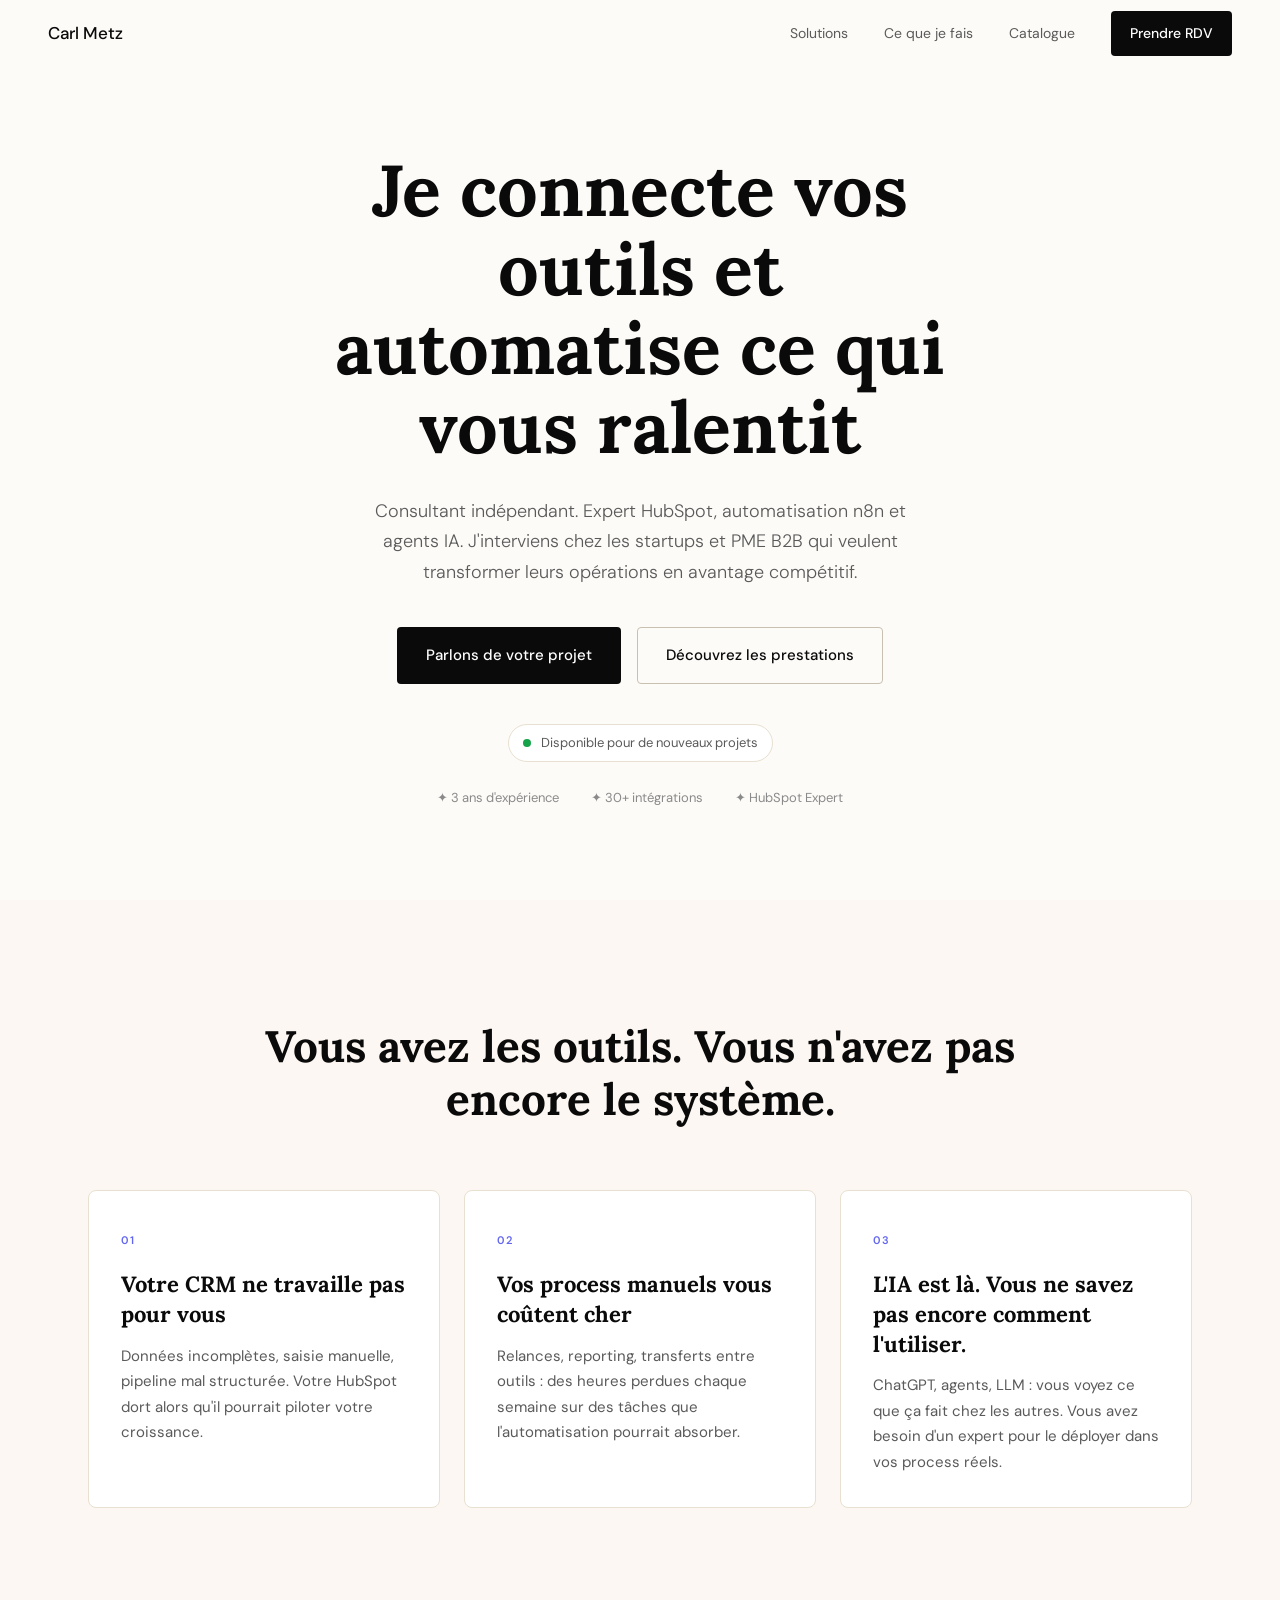
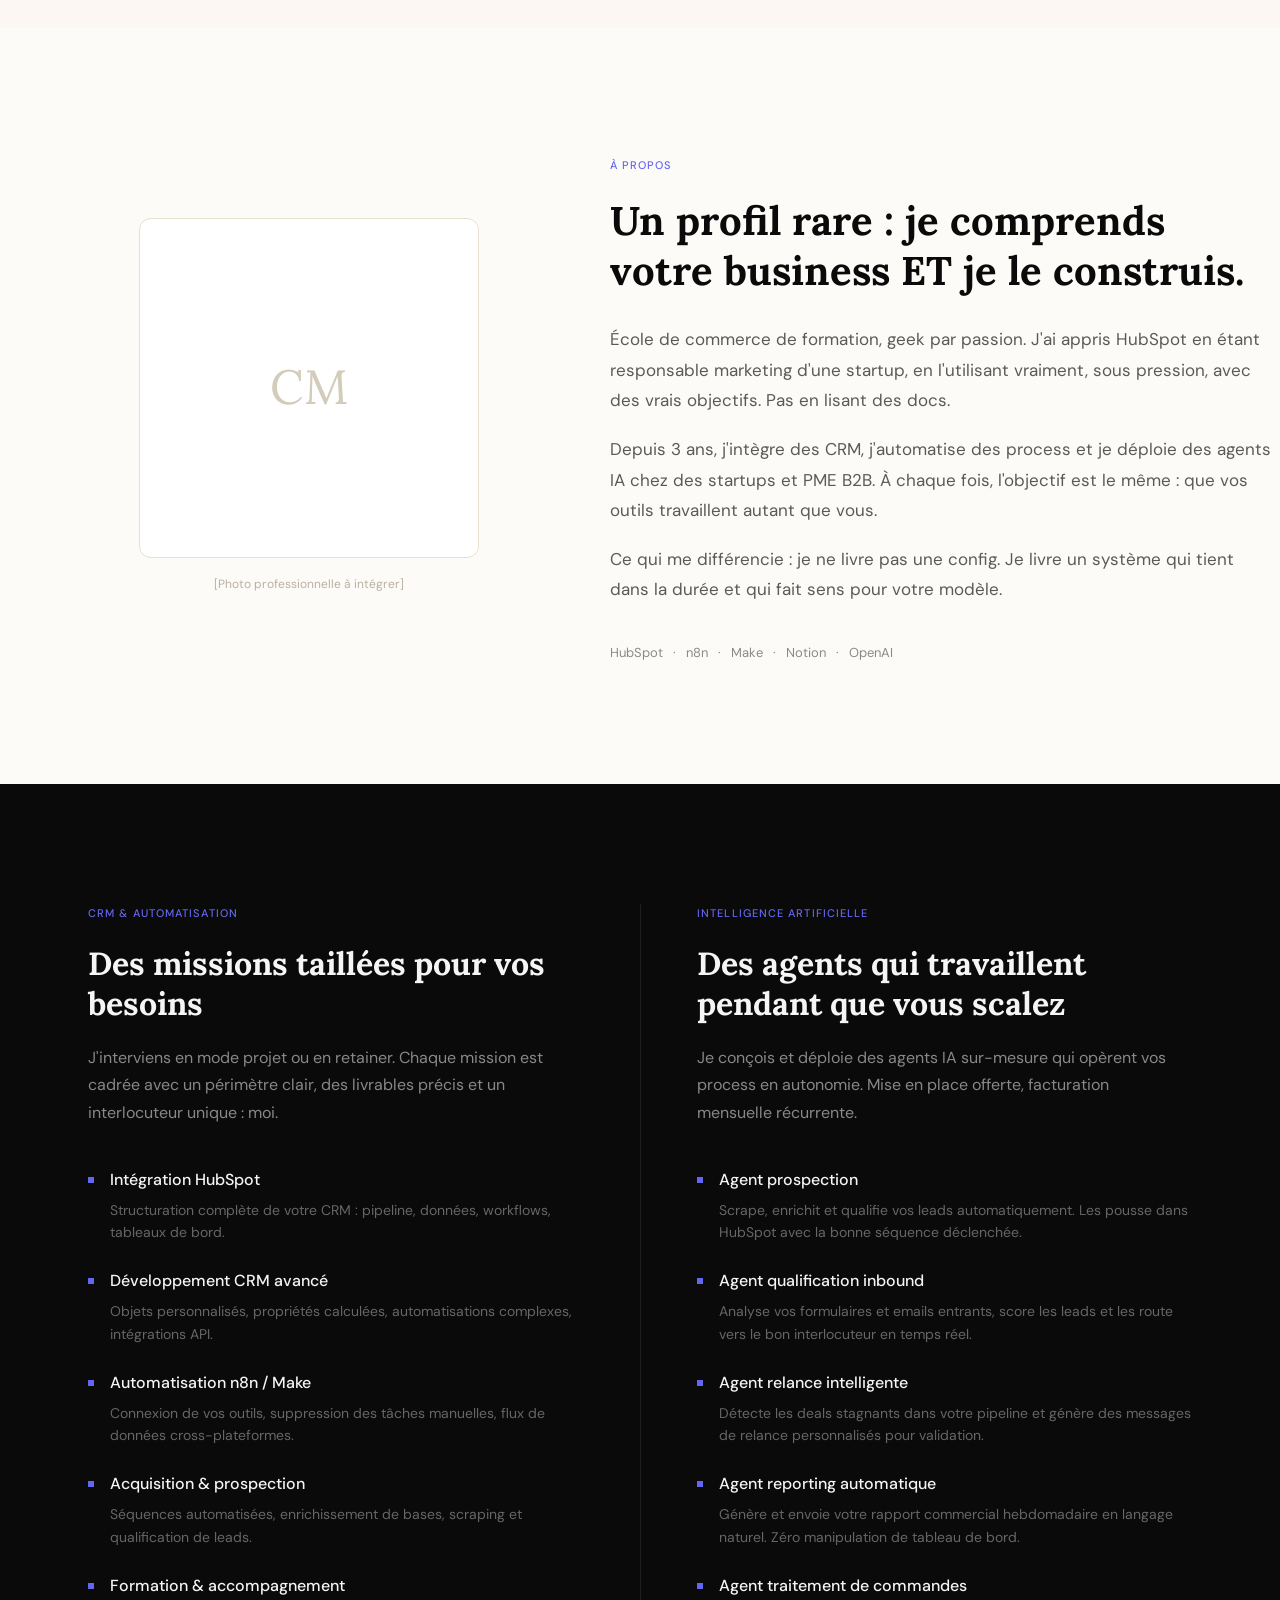
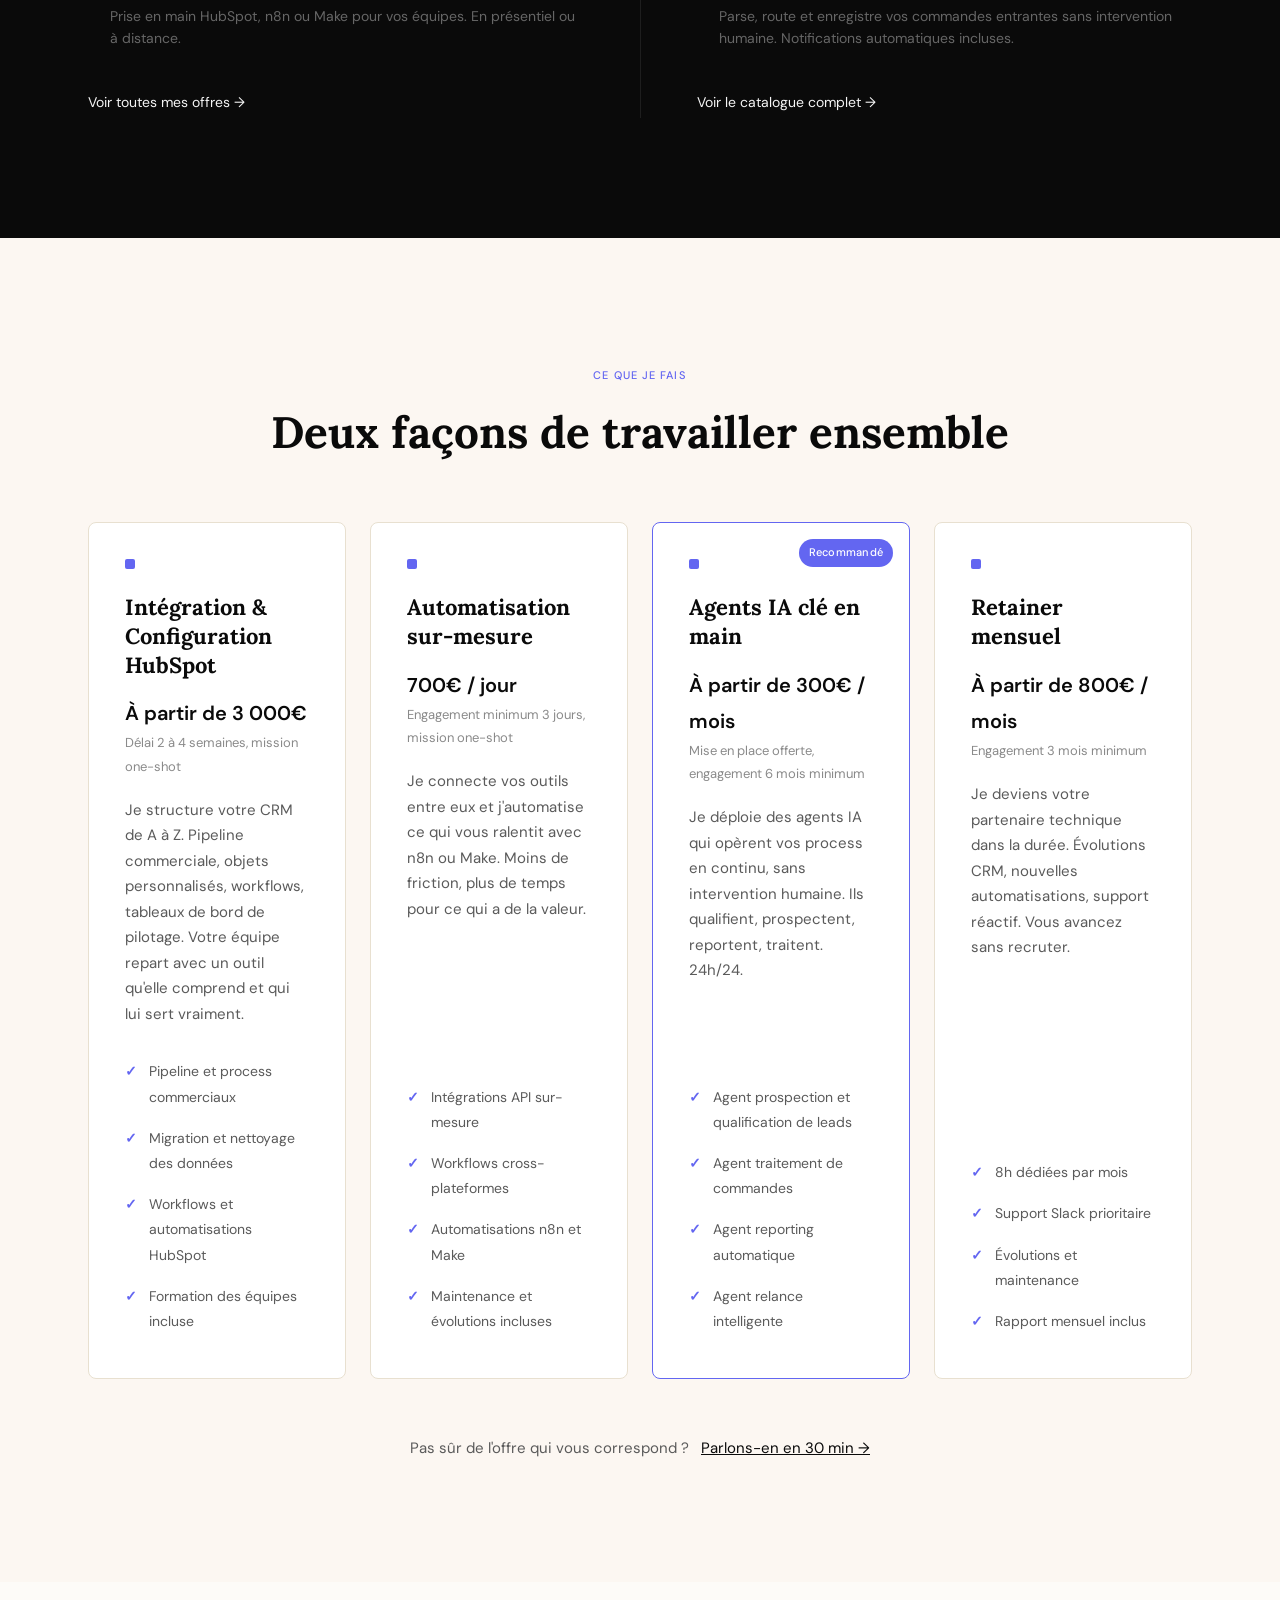
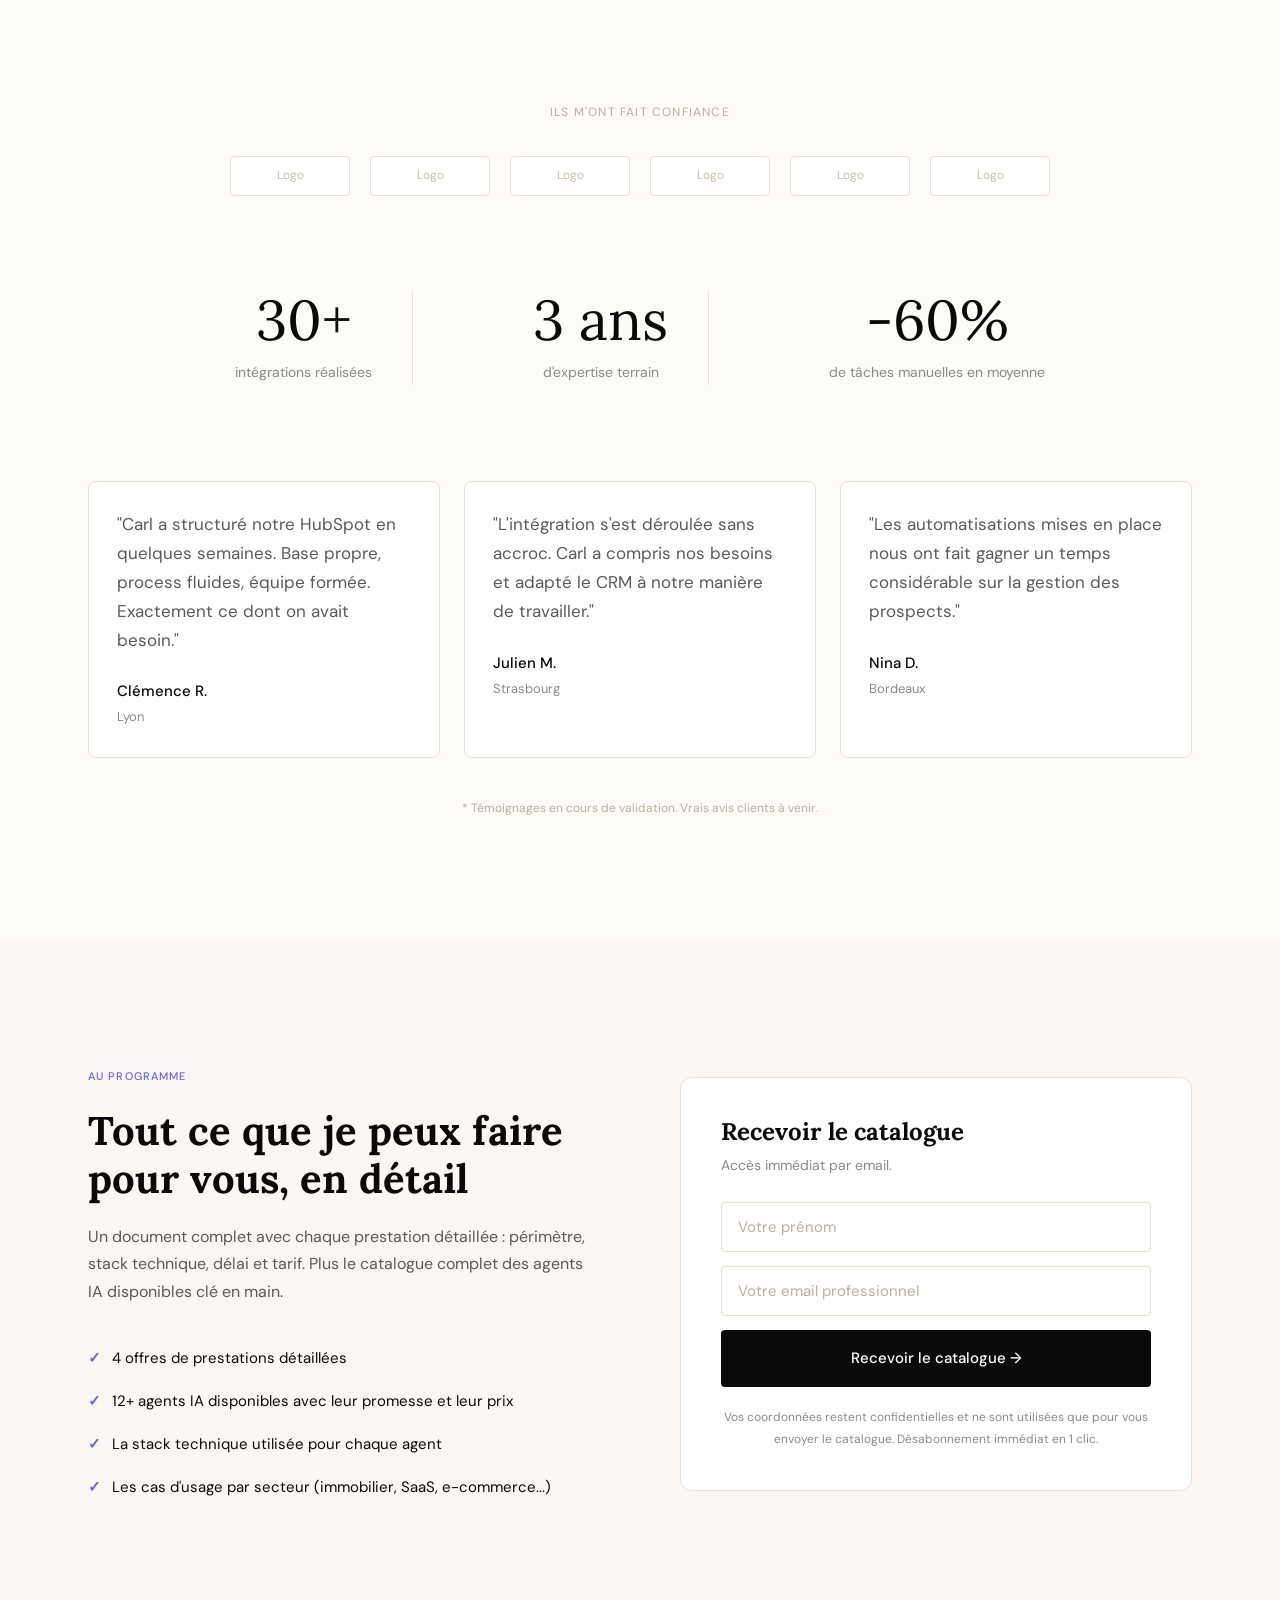
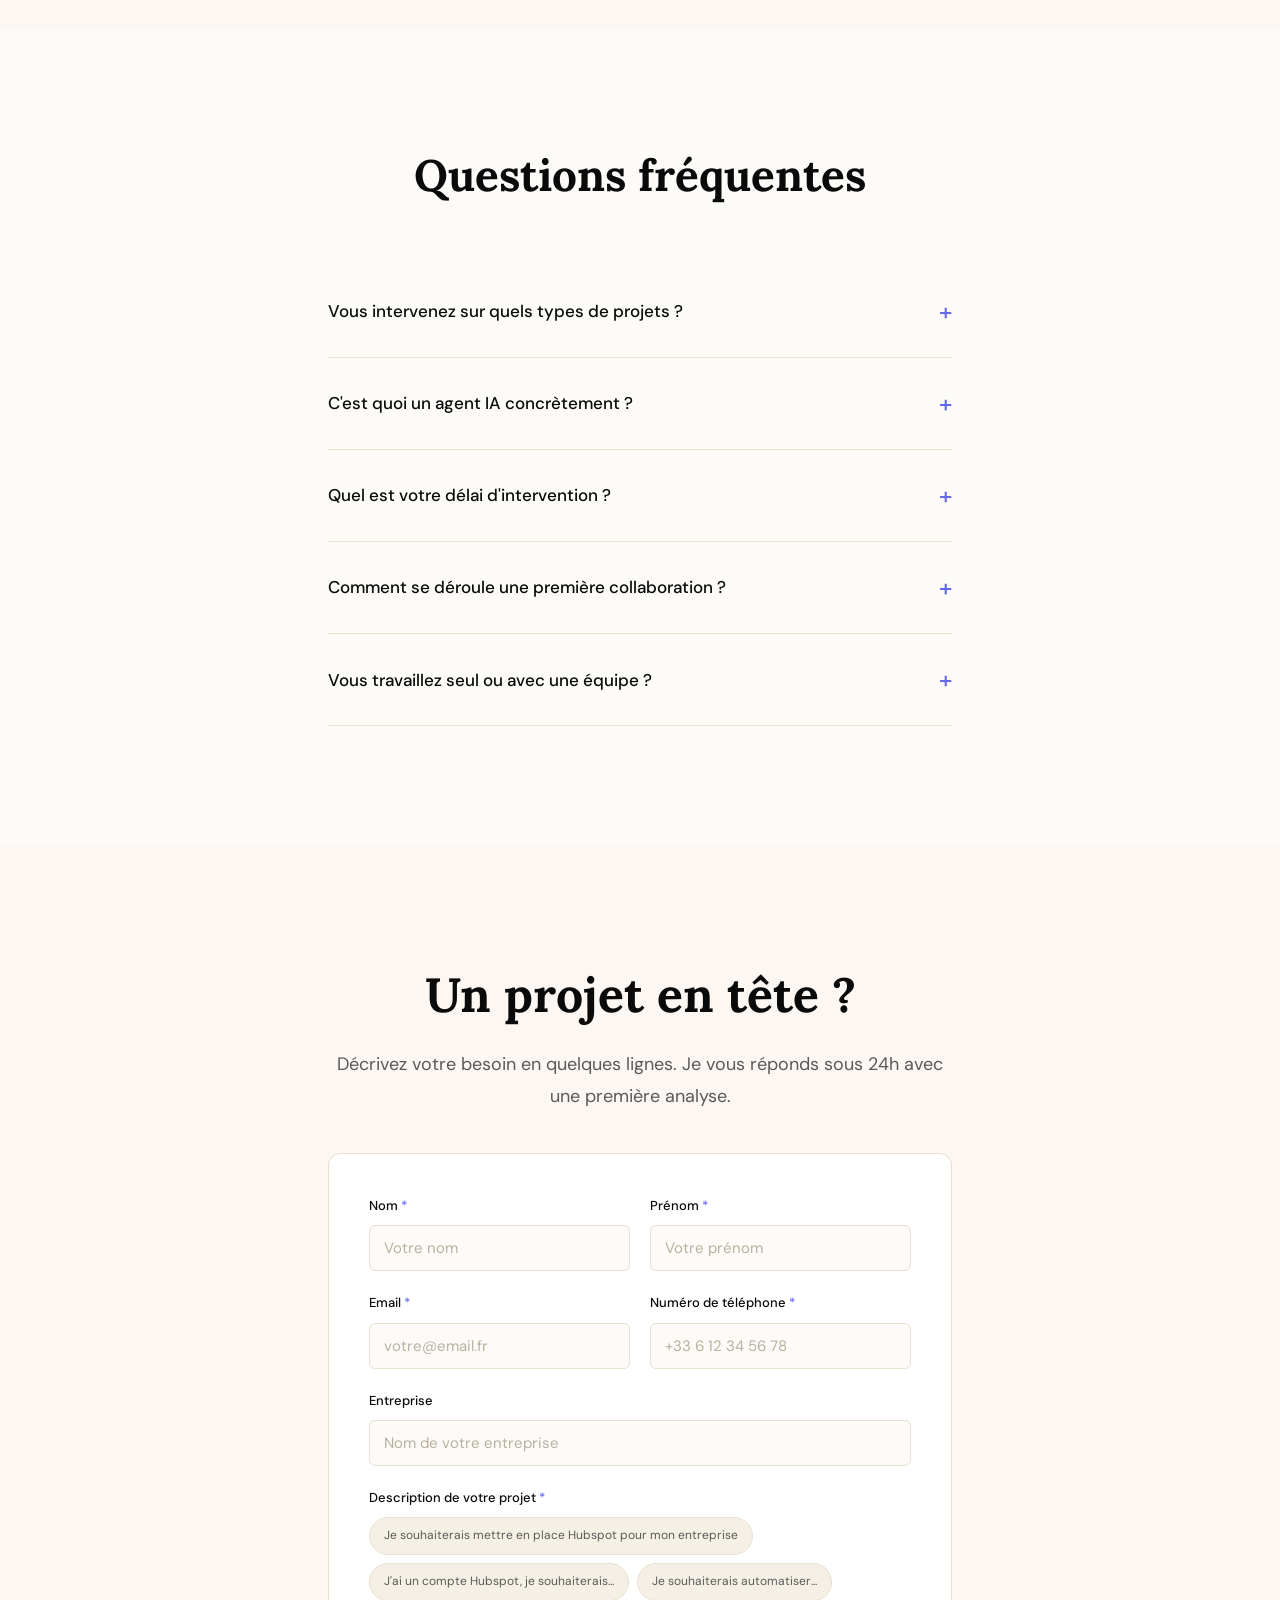
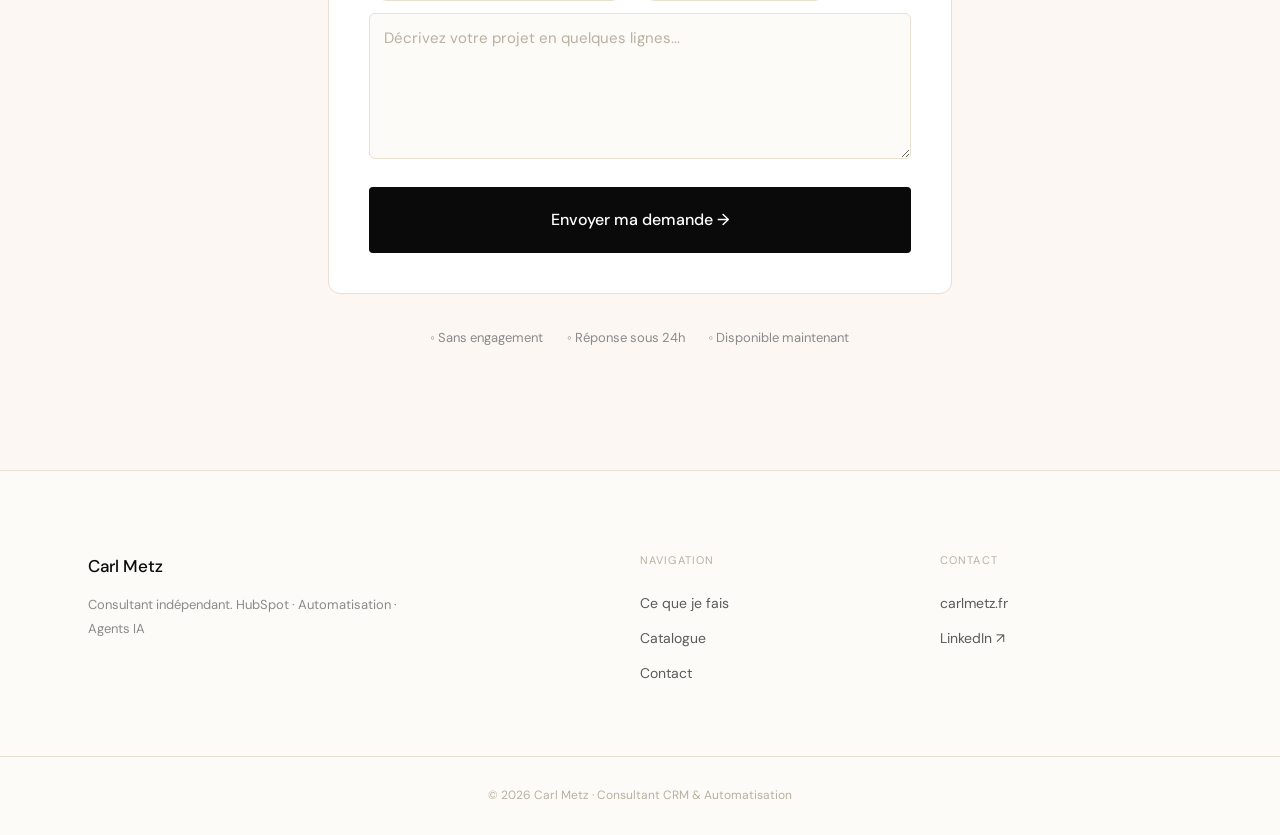
==== index.html @ f03ff6ce "Style update: bold titles, black CTAs, cream bg #FCF7F2, refreshed hero copy" ====
<!DOCTYPE html>
<html lang="fr">
<head>
  <meta charset="UTF-8">
  <title>Carl Metz, Consultant HubSpot & Automatisation IA</title>
  <meta name="description" content="Consultant indépendant expert HubSpot, automatisation n8n et agents IA. J'aide les startups et PME B2B à transformer leurs opérations commerciales en avantage compétitif.">
  <meta name="viewport" content="width=device-width, initial-scale=1">
  <link rel="canonical" href="https://carlmetz.fr">
  <meta property="og:title" content="Carl Metz, Consultant HubSpot & Automatisation IA">
  <meta property="og:description" content="Expert HubSpot, n8n et agents IA. J'interviens chez les startups et PME B2B.">
  <meta property="og:url" content="https://carlmetz.fr">
  <link rel="preconnect" href="https://fonts.googleapis.com">
  <link rel="preconnect" href="https://fonts.gstatic.com" crossorigin>
  <link href="https://fonts.googleapis.com/css2?family=Lora:ital,wght@0,400;0,700;1,400;1,700&family=DM+Sans:wght@300;400;500;600&display=swap" rel="stylesheet">
  <link rel="stylesheet" href="style.css">
</head>
<body>

  <!-- HEADER -->
  <header id="header">
    <div class="header-inner">
      <a href="#" class="brand">Carl Metz</a>
      <nav class="nav-desktop">
        <a href="#solutions">Solutions</a>
        <a href="#offres">Ce que je fais</a>
        <a href="#catalogue">Catalogue</a>
        <a href="#contact" class="btn btn-primary btn-sm">Prendre RDV</a>
      </nav>
      <button class="nav-toggle" aria-label="Menu">
        <span></span><span></span><span></span>
      </button>
    </div>
    <div class="nav-mobile">
      <a href="#solutions">Solutions</a>
      <a href="#offres">Ce que je fais</a>
      <a href="#catalogue">Catalogue</a>
      <a href="#contact">Prendre RDV</a>
    </div>
  </header>

  <!-- HERO -->
  <section class="hero reveal">
    <div class="container hero-centered">
      <h1>Je connecte vos outils et automatise ce qui vous ralentit</h1>
      <p class="lede">Consultant indépendant. Expert HubSpot, automatisation n8n et agents IA. J'interviens chez les startups et PME B2B qui veulent transformer leurs opérations en avantage compétitif.</p>
      <div class="hero-ctas">
        <a href="#contact" class="btn btn-primary">Parlons de votre projet</a>
        <a href="#offres" class="btn btn-outline">Découvrez les prestations</a>
      </div>
      <div class="pill">
        <span class="pulse"></span>
        Disponible pour de nouveaux projets
      </div>
      <div class="badges">
        <span>✦ 3 ans d'expérience</span>
        <span>✦ 30+ intégrations</span>
        <span>✦ HubSpot Expert</span>
      </div>
    </div>
  </section>

  <!-- PROBLÈME -->
  <section class="section section-alt reveal">
    <div class="container">
      <h2 class="section-title centered">Vous avez les outils. Vous n'avez pas encore le système.</h2>
      <div class="grid-3">
        <div class="card">
          <span class="card-number">01</span>
          <h3>Votre CRM ne travaille pas pour vous</h3>
          <p>Données incomplètes, saisie manuelle, pipeline mal structurée. Votre HubSpot dort alors qu'il pourrait piloter votre croissance.</p>
        </div>
        <div class="card">
          <span class="card-number">02</span>
          <h3>Vos process manuels vous coûtent cher</h3>
          <p>Relances, reporting, transferts entre outils : des heures perdues chaque semaine sur des tâches que l'automatisation pourrait absorber.</p>
        </div>
        <div class="card">
          <span class="card-number">03</span>
          <h3>L'IA est là. Vous ne savez pas encore comment l'utiliser.</h3>
          <p>ChatGPT, agents, LLM : vous voyez ce que ça fait chez les autres. Vous avez besoin d'un expert pour le déployer dans vos process réels.</p>
        </div>
      </div>
    </div>
  </section>

  <!-- QUI JE SUIS -->
  <section class="section reveal">
    <div class="container about-grid">
      <div class="about-photo">
        <div class="photo-frame square">
          <span class="initials">CM</span>
        </div>
        <p class="photo-note">[Photo professionnelle à intégrer]</p>
      </div>
      <div class="about-text">
        <span class="label">À propos</span>
        <h2>Un profil rare : je comprends votre business ET je le construis.</h2>
        <p>École de commerce de formation, geek par passion. J'ai appris HubSpot en étant responsable marketing d'une startup, en l'utilisant vraiment, sous pression, avec des vrais objectifs. Pas en lisant des docs.</p>
        <p>Depuis 3 ans, j'intègre des CRM, j'automatise des process et je déploie des agents IA chez des startups et PME B2B. À chaque fois, l'objectif est le même : que vos outils travaillent autant que vous.</p>
        <p>Ce qui me différencie : je ne livre pas une config. Je livre un système qui tient dans la durée et qui fait sens pour votre modèle.</p>
        <div class="tools">
          <span>HubSpot</span><span>·</span>
          <span>n8n</span><span>·</span>
          <span>Make</span><span>·</span>
          <span>Notion</span><span>·</span>
          <span>OpenAI</span>
        </div>
      </div>
    </div>
  </section>

  <!-- SOLUTIONS -->
  <section id="solutions" class="section solutions-dark reveal">
    <div class="container">
      <div class="solutions-grid">
        <div class="solutions-col">
          <span class="solutions-label">CRM & Automatisation</span>
          <h2 class="solutions-title">Des missions taillées pour vos besoins</h2>
          <p class="solutions-intro">J'interviens en mode projet ou en retainer. Chaque mission est cadrée avec un périmètre clair, des livrables précis et un interlocuteur unique : moi.</p>
          <ul class="solutions-list">
            <li>
              <span class="sol-icon"></span>
              <div>
                <div class="sol-title">Intégration HubSpot</div>
                <div class="sol-desc">Structuration complète de votre CRM : pipeline, données, workflows, tableaux de bord.</div>
              </div>
            </li>
            <li>
              <span class="sol-icon"></span>
              <div>
                <div class="sol-title">Développement CRM avancé</div>
                <div class="sol-desc">Objets personnalisés, propriétés calculées, automatisations complexes, intégrations API.</div>
              </div>
            </li>
            <li>
              <span class="sol-icon"></span>
              <div>
                <div class="sol-title">Automatisation n8n / Make</div>
                <div class="sol-desc">Connexion de vos outils, suppression des tâches manuelles, flux de données cross-plateformes.</div>
              </div>
            </li>
            <li>
              <span class="sol-icon"></span>
              <div>
                <div class="sol-title">Acquisition & prospection</div>
                <div class="sol-desc">Séquences automatisées, enrichissement de bases, scraping et qualification de leads.</div>
              </div>
            </li>
            <li>
              <span class="sol-icon"></span>
              <div>
                <div class="sol-title">Formation & accompagnement</div>
                <div class="sol-desc">Prise en main HubSpot, n8n ou Make pour vos équipes. En présentiel ou à distance.</div>
              </div>
            </li>
          </ul>
          <a href="#offres" class="solutions-link">Voir toutes mes offres →</a>
        </div>

        <div class="solutions-col">
          <span class="solutions-label">Intelligence Artificielle</span>
          <h2 class="solutions-title">Des agents qui travaillent pendant que vous scalez</h2>
          <p class="solutions-intro">Je conçois et déploie des agents IA sur-mesure qui opèrent vos process en autonomie. Mise en place offerte, facturation mensuelle récurrente.</p>
          <ul class="solutions-list">
            <li>
              <span class="sol-icon"></span>
              <div>
                <div class="sol-title">Agent prospection</div>
                <div class="sol-desc">Scrape, enrichit et qualifie vos leads automatiquement. Les pousse dans HubSpot avec la bonne séquence déclenchée.</div>
              </div>
            </li>
            <li>
              <span class="sol-icon"></span>
              <div>
                <div class="sol-title">Agent qualification inbound</div>
                <div class="sol-desc">Analyse vos formulaires et emails entrants, score les leads et les route vers le bon interlocuteur en temps réel.</div>
              </div>
            </li>
            <li>
              <span class="sol-icon"></span>
              <div>
                <div class="sol-title">Agent relance intelligente</div>
                <div class="sol-desc">Détecte les deals stagnants dans votre pipeline et génère des messages de relance personnalisés pour validation.</div>
              </div>
            </li>
            <li>
              <span class="sol-icon"></span>
              <div>
                <div class="sol-title">Agent reporting automatique</div>
                <div class="sol-desc">Génère et envoie votre rapport commercial hebdomadaire en langage naturel. Zéro manipulation de tableau de bord.</div>
              </div>
            </li>
            <li>
              <span class="sol-icon"></span>
              <div>
                <div class="sol-title">Agent traitement de commandes</div>
                <div class="sol-desc">Parse, route et enregistre vos commandes entrantes sans intervention humaine. Notifications automatiques incluses.</div>
              </div>
            </li>
          </ul>
          <a href="#catalogue" class="solutions-link">Voir le catalogue complet →</a>
        </div>
      </div>
    </div>
  </section>

  <!-- OFFRES -->
  <section id="offres" class="section section-alt reveal">
    <div class="container">
      <div class="section-head">
        <span class="label">Ce que je fais</span>
        <h2 class="section-title centered">Deux façons de travailler ensemble</h2>
      </div>
      <div class="grid-4">
        <div class="offer-card">
          <div class="offer-icon"></div>
          <h3>Intégration & Configuration HubSpot</h3>
          <div class="price">À partir de 3 000€</div>
          <div class="price-sub">Délai 2 à 4 semaines, mission one-shot</div>
          <p>Je structure votre CRM de A à Z. Pipeline commerciale, objets personnalisés, workflows, tableaux de bord de pilotage. Votre équipe repart avec un outil qu'elle comprend et qui lui sert vraiment.</p>
          <ul class="checks">
            <li>Pipeline et process commerciaux</li>
            <li>Migration et nettoyage des données</li>
            <li>Workflows et automatisations HubSpot</li>
            <li>Formation des équipes incluse</li>
          </ul>
        </div>
        <div class="offer-card">
          <div class="offer-icon"></div>
          <h3>Automatisation sur-mesure</h3>
          <div class="price">700€ / jour</div>
          <div class="price-sub">Engagement minimum 3 jours, mission one-shot</div>
          <p>Je connecte vos outils entre eux et j'automatise ce qui vous ralentit avec n8n ou Make. Moins de friction, plus de temps pour ce qui a de la valeur.</p>
          <ul class="checks">
            <li>Intégrations API sur-mesure</li>
            <li>Workflows cross-plateformes</li>
            <li>Automatisations n8n et Make</li>
            <li>Maintenance et évolutions incluses</li>
          </ul>
        </div>
        <div class="offer-card featured">
          <div class="badge-reco">Recommandé</div>
          <div class="offer-icon"></div>
          <h3>Agents IA clé en main</h3>
          <div class="price">À partir de 300€ / mois</div>
          <div class="price-sub">Mise en place offerte, engagement 6 mois minimum</div>
          <p>Je déploie des agents IA qui opèrent vos process en continu, sans intervention humaine. Ils qualifient, prospectent, reportent, traitent. 24h/24.</p>
          <ul class="checks">
            <li>Agent prospection et qualification de leads</li>
            <li>Agent traitement de commandes</li>
            <li>Agent reporting automatique</li>
            <li>Agent relance intelligente</li>
          </ul>
        </div>
        <div class="offer-card">
          <div class="offer-icon"></div>
          <h3>Retainer mensuel</h3>
          <div class="price">À partir de 800€ / mois</div>
          <div class="price-sub">Engagement 3 mois minimum</div>
          <p>Je deviens votre partenaire technique dans la durée. Évolutions CRM, nouvelles automatisations, support réactif. Vous avancez sans recruter.</p>
          <ul class="checks">
            <li>8h dédiées par mois</li>
            <li>Support Slack prioritaire</li>
            <li>Évolutions et maintenance</li>
            <li>Rapport mensuel inclus</li>
          </ul>
        </div>
      </div>
      <p class="offer-cta">
        Pas sûr de l'offre qui vous correspond ?
        <a href="#contact">Parlons-en en 30 min →</a>
      </p>
    </div>
  </section>

  <!-- PREUVES SOCIALES -->
  <section class="section reveal">
    <div class="container">
      <p class="logos-label">ILS M'ONT FAIT CONFIANCE</p>
      <div class="logos-row">
        <div class="logo-placeholder">Logo</div>
        <div class="logo-placeholder">Logo</div>
        <div class="logo-placeholder">Logo</div>
        <div class="logo-placeholder">Logo</div>
        <div class="logo-placeholder">Logo</div>
        <div class="logo-placeholder">Logo</div>
      </div>

      <div class="metrics">
        <div class="metric">
          <div class="metric-num">30+</div>
          <div class="metric-label">intégrations réalisées</div>
        </div>
        <div class="metric">
          <div class="metric-num">3 ans</div>
          <div class="metric-label">d'expertise terrain</div>
        </div>
        <div class="metric">
          <div class="metric-num">-60%</div>
          <div class="metric-label">de tâches manuelles en moyenne</div>
        </div>
      </div>

      <div class="grid-3 testimonials">
        <div class="card testimonial">
          <p class="quote">"Carl a structuré notre HubSpot en quelques semaines. Base propre, process fluides, équipe formée. Exactement ce dont on avait besoin."</p>
          <div class="author">Clémence R.</div>
          <div class="author-loc">Lyon</div>
        </div>
        <div class="card testimonial">
          <p class="quote">"L'intégration s'est déroulée sans accroc. Carl a compris nos besoins et adapté le CRM à notre manière de travailler."</p>
          <div class="author">Julien M.</div>
          <div class="author-loc">Strasbourg</div>
        </div>
        <div class="card testimonial">
          <p class="quote">"Les automatisations mises en place nous ont fait gagner un temps considérable sur la gestion des prospects."</p>
          <div class="author">Nina D.</div>
          <div class="author-loc">Bordeaux</div>
        </div>
      </div>
      <p class="testimonial-note">* Témoignages en cours de validation. Vrais avis clients à venir.</p>
    </div>
  </section>

  <!-- LEAD MAGNET -->
  <section id="catalogue" class="section section-alt reveal">
    <div class="container">
      <div class="lead-grid">
        <div class="lead-left">
          <span class="label">Au programme</span>
          <h2>Tout ce que je peux faire pour vous, en détail</h2>
          <p class="lead-sub">Un document complet avec chaque prestation détaillée : périmètre, stack technique, délai et tarif. Plus le catalogue complet des agents IA disponibles clé en main.</p>
          <ul class="checks lead-checks">
            <li>4 offres de prestations détaillées</li>
            <li>12+ agents IA disponibles avec leur promesse et leur prix</li>
            <li>La stack technique utilisée pour chaque agent</li>
            <li>Les cas d'usage par secteur (immobilier, SaaS, e-commerce...)</li>
          </ul>
        </div>
        <div class="lead-right">
          <div class="lead-card">
            <h3 class="lead-card-title">Recevoir le catalogue</h3>
            <p class="lead-card-sub">Accès immédiat par email.</p>
            <form id="lead-form" class="lead-form" novalidate>
              <input type="text" name="firstname" placeholder="Votre prénom" required>
              <input type="email" name="email" placeholder="Votre email professionnel" required>
              <button type="submit" class="btn btn-primary btn-block">Recevoir le catalogue →</button>
            </form>
            <p class="rgpd">Vos coordonnées restent confidentielles et ne sont utilisées que pour vous envoyer le catalogue. Désabonnement immédiat en 1 clic.</p>
          </div>
        </div>
      </div>
    </div>
  </section>

  <!-- FAQ -->
  <section class="section reveal">
    <div class="container narrow">
      <h2 class="section-title centered">Questions fréquentes</h2>
      <div class="faq">
        <div class="faq-item">
          <button class="faq-q">Vous intervenez sur quels types de projets ?<span class="faq-icon">+</span></button>
          <div class="faq-a"><p>J'interviens principalement chez des startups et PME B2B, de la startup post-levée qui structure son CRM, à la PME qui veut automatiser ses ops commerciales. Pas de secteur exclusif, mais une forte expertise dans l'immobilier B2B.</p></div>
        </div>
        <div class="faq-item">
          <button class="faq-q">C'est quoi un agent IA concrètement ?<span class="faq-icon">+</span></button>
          <div class="faq-a"><p>C'est un programme qui exécute des tâches à votre place de façon autonome : qualifier des leads, traiter des emails, générer des rapports. Il tourne 24h/24 sans intervention humaine.</p></div>
        </div>
        <div class="faq-item">
          <button class="faq-q">Quel est votre délai d'intervention ?<span class="faq-icon">+</span></button>
          <div class="faq-a"><p>Je suis généralement disponible sous 1 à 2 semaines. Pour les projets urgents, contactez-moi directement.</p></div>
        </div>
        <div class="faq-item">
          <button class="faq-q">Comment se déroule une première collaboration ?<span class="faq-icon">+</span></button>
          <div class="faq-a"><p>Tout commence par un appel de 30 minutes pour comprendre votre contexte. Je vous propose ensuite un plan d'action et un devis clair avant tout engagement.</p></div>
        </div>
        <div class="faq-item">
          <button class="faq-q">Vous travaillez seul ou avec une équipe ?<span class="faq-icon">+</span></button>
          <div class="faq-a"><p>Je travaille en indépendant, ce qui garantit que c'est moi qui interviens sur votre projet du début à la fin. Pour les projets plus larges, je m'appuie sur un réseau de partenaires de confiance.</p></div>
        </div>
      </div>
    </div>
  </section>

  <!-- CTA FINAL -->
  <section id="contact" class="section section-alt reveal">
    <div class="container narrow center">
      <h2 class="final-title">Un projet en tête ?</h2>
      <p class="lede">Décrivez votre besoin en quelques lignes. Je vous réponds sous 24h avec une première analyse.</p>

      <form id="contact-form" class="contact-form" novalidate>
        <div class="form-row">
          <div class="field">
            <label for="cf-nom">Nom <span class="req">*</span></label>
            <input type="text" id="cf-nom" name="nom" placeholder="Votre nom" required>
          </div>
          <div class="field">
            <label for="cf-prenom">Prénom <span class="req">*</span></label>
            <input type="text" id="cf-prenom" name="prenom" placeholder="Votre prénom" required>
          </div>
        </div>
        <div class="form-row">
          <div class="field">
            <label for="cf-email">Email <span class="req">*</span></label>
            <input type="email" id="cf-email" name="email" placeholder="votre@email.fr" required>
          </div>
          <div class="field">
            <label for="cf-tel">Numéro de téléphone <span class="req">*</span></label>
            <input type="tel" id="cf-tel" name="telephone" placeholder="+33 6 12 34 56 78" required>
          </div>
        </div>
        <div class="field">
          <label for="cf-entreprise">Entreprise</label>
          <input type="text" id="cf-entreprise" name="entreprise" placeholder="Nom de votre entreprise">
        </div>
        <div class="field">
          <label for="cf-desc">Description de votre projet <span class="req">*</span></label>
          <div class="suggestions">
            <button type="button" class="chip" data-text="Je souhaiterais mettre en place HubSpot pour mon entreprise">Je souhaiterais mettre en place Hubspot pour mon entreprise</button>
            <button type="button" class="chip" data-text="J'ai un compte HubSpot, je souhaiterais l'optimiser et le structurer">J'ai un compte Hubspot, je souhaiterais...</button>
            <button type="button" class="chip" data-text="Je souhaiterais automatiser certains process internes de mon entreprise">Je souhaiterais automatiser...</button>
          </div>
          <textarea id="cf-desc" name="description" rows="5" placeholder="Décrivez votre projet en quelques lignes..." required></textarea>
        </div>
        <button type="submit" class="btn btn-primary btn-lg btn-block">Envoyer ma demande →</button>
      </form>

      <div class="reassurance">
        <span>◦ Sans engagement</span>
        <span>◦ Réponse sous 24h</span>
        <span>◦ Disponible maintenant</span>
      </div>
    </div>
  </section>

  <!-- FOOTER -->
  <footer>
    <div class="container footer-grid">
      <div>
        <div class="brand">Carl Metz</div>
        <p class="footer-tag">Consultant indépendant. HubSpot · Automatisation · Agents IA</p>
      </div>
      <div>
        <p class="footer-head">Navigation</p>
        <ul>
          <li><a href="#offres">Ce que je fais</a></li>
          <li><a href="#catalogue">Catalogue</a></li>
          <li><a href="#contact">Contact</a></li>
        </ul>
      </div>
      <div>
        <p class="footer-head">Contact</p>
        <ul>
          <li>carlmetz.fr</li>
          <li><a href="https://linkedin.com/in/carl-metz" target="_blank" rel="noopener">LinkedIn ↗</a></li>
        </ul>
      </div>
    </div>
    <div class="footer-bottom">© 2026 Carl Metz · Consultant CRM & Automatisation</div>
  </footer>

  <script src="script.js"></script>
</body>
</html>
---- style.css ----
/* ============================================
   PALETTE
   ----
   bg-main:    #FDFBF8  (cream)
   bg-alt:     #F5F0E5  (slightly darker cream)
   bg-card:    #FFFFFF
   border:     #E8E0D0  (warm beige)
   text-1:     #0a0a0a  (near black)
   text-2:     #5a5a5a  (mid gray)
   text-3:     #8a8a8a  (light gray)
   text-4:     #b8b0a0  (very muted, warm)
   accent:     #6366f1  (indigo)
   success:    #16a34a
   ============================================ */

/* ============================================
   RESET & BASE
   ============================================ */
*, *::before, *::after { box-sizing: border-box; margin: 0; padding: 0; }
html { scroll-behavior: smooth; }
body {
  background: #FDFBF8;
  color: #0a0a0a;
  font-family: 'DM Sans', -apple-system, BlinkMacSystemFont, sans-serif;
  font-size: 17px;
  line-height: 1.8;
  font-weight: 400;
  -webkit-font-smoothing: antialiased;
  overflow-x: hidden;
}
a { color: inherit; text-decoration: none; }
ul { list-style: none; }
button { background: none; border: none; color: inherit; cursor: pointer; font: inherit; }
img { max-width: 100%; display: block; }

h1, h2, h3 {
  font-family: 'Lora', Georgia, serif;
  font-weight: 700;
  font-style: normal;
  color: #0a0a0a;
  line-height: 1.2;
}

/* ============================================
   LAYOUT
   ============================================ */
.container {
  max-width: 1200px;
  margin: 0 auto;
  padding: 0 48px;
}
.container.narrow { max-width: 720px; }
.container.center { text-align: center; }

.section {
  padding: 120px 0;
}
.section-alt { background: #FCF7F2; }

.section-head {
  text-align: center;
  margin-bottom: 64px;
}
.section-title {
  font-family: 'Lora', serif;
  font-weight: 700;
  font-size: 44px;
  line-height: 1.2;
  color: #0a0a0a;
}
.section-title.centered { text-align: center; margin: 0 auto 64px; max-width: 820px; }

.label {
  display: inline-block;
  font-family: 'DM Sans', sans-serif;
  font-size: 11px;
  font-weight: 500;
  color: #6366f1;
  letter-spacing: 0.1em;
  text-transform: uppercase;
  margin-bottom: 20px;
}

/* ============================================
   BUTTONS
   ============================================ */
.btn {
  display: inline-block;
  font-family: 'DM Sans', sans-serif;
  font-size: 15px;
  font-weight: 500;
  padding: 14px 28px;
  border-radius: 4px;
  border: 1px solid transparent;
  transition: all 0.2s ease;
  cursor: pointer;
}
.btn-primary {
  background: #0a0a0a;
  color: #ffffff;
}
.btn-primary:hover { background: #2a2a2a; }
.btn-outline {
  background: transparent;
  border: 1px solid #c8c0b0;
  color: #0a0a0a;
}
.btn-outline:hover { border-color: #0a0a0a; }
.btn-sm { padding: 9px 18px; font-size: 14px; }
.btn-lg { padding: 18px 36px; font-size: 16px; }
.btn-block { width: 100%; }

/* ============================================
   HEADER
   ============================================ */
#header {
  position: fixed;
  top: 0; left: 0; right: 0;
  z-index: 100;
  height: 68px;
  background: transparent;
  border-bottom: 1px solid transparent;
  transition: background 0.3s ease, border-color 0.3s ease;
}
#header.scrolled {
  background: rgba(253, 251, 248, 0.9);
  border-bottom-color: #E8E0D0;
  backdrop-filter: blur(8px);
}
.header-inner {
  max-width: 1400px;
  height: 100%;
  margin: 0 auto;
  padding: 0 48px;
  display: flex;
  align-items: center;
  justify-content: space-between;
}
.brand {
  font-family: 'DM Sans', sans-serif;
  font-weight: 500;
  font-size: 17px;
  color: #0a0a0a;
}
.nav-desktop {
  display: flex;
  align-items: center;
  gap: 36px;
}
.nav-desktop a {
  font-family: 'DM Sans', sans-serif;
  font-size: 14px;
  color: #5a5a5a;
  transition: color 0.2s;
}
.nav-desktop a:hover { color: #0a0a0a; }
.nav-desktop a.btn { color: #fff; }
.nav-desktop a.btn:hover { color: #fff; }

.nav-toggle {
  display: none;
  flex-direction: column;
  gap: 5px;
  padding: 8px;
}
.nav-toggle span {
  display: block;
  width: 22px;
  height: 2px;
  background: #0a0a0a;
  transition: 0.3s;
}
.nav-mobile {
  display: none;
  position: fixed;
  top: 68px; left: 0; right: 0;
  background: #FDFBF8;
  border-bottom: 1px solid #E8E0D0;
  padding: 24px 48px 32px;
  flex-direction: column;
  gap: 20px;
}
.nav-mobile.open { display: flex; }
.nav-mobile a {
  font-family: 'DM Sans', sans-serif;
  font-size: 17px;
  color: #0a0a0a;
  padding: 8px 0;
  border-bottom: 1px solid #E8E0D0;
}

/* ============================================
   HERO
   ============================================ */
.hero {
  min-height: 100vh;
  display: flex;
  align-items: center;
  padding: 140px 0 80px;
}
.hero-centered {
  max-width: 780px;
  margin: 0 auto;
  text-align: center;
  display: flex;
  flex-direction: column;
  align-items: center;
}
.pill {
  display: inline-flex;
  align-items: center;
  gap: 10px;
  padding: 6px 14px;
  border-radius: 99px;
  border: 1px solid #E8E0D0;
  background: #FFFFFF;
  color: #5a5a5a;
  font-size: 13px;
  font-family: 'DM Sans', sans-serif;
  margin-bottom: 24px;
}
.pulse {
  width: 8px;
  height: 8px;
  background: #16a34a;
  border-radius: 50%;
  animation: pulse 2s ease-in-out infinite;
}
@keyframes pulse {
  0%, 100% { transform: scale(1); opacity: 1; }
  50% { transform: scale(1.3); opacity: 0.5; }
}
.hero h1 {
  font-family: 'Lora', serif;
  font-weight: 700;
  font-size: 72px;
  line-height: 1.1;
  color: #0a0a0a;
  margin-bottom: 28px;
}
.hero .lede {
  font-family: 'DM Sans', sans-serif;
  font-weight: 300;
  font-size: 18px;
  color: #5a5a5a;
  max-width: 580px;
  line-height: 1.7;
  margin-bottom: 40px;
}
.hero-ctas {
  display: flex;
  gap: 16px;
  margin-bottom: 40px;
  flex-wrap: wrap;
  justify-content: center;
}
.badges {
  display: flex;
  gap: 32px;
  flex-wrap: wrap;
  justify-content: center;
  font-family: 'DM Sans', sans-serif;
  font-size: 13px;
  color: #8a8a8a;
}

/* ============================================
   ABOUT PHOTO (reused placeholder)
   ============================================ */
.about-photo { display: flex; flex-direction: column; align-items: center; }
.photo-frame {
  width: 100%;
  max-width: 340px;
  aspect-ratio: 3 / 4;
  background: #FFFFFF;
  border: 1px solid #E8E0D0;
  border-radius: 12px;
  display: flex;
  align-items: center;
  justify-content: center;
}
.photo-frame.square { aspect-ratio: 1 / 1; }
.initials {
  font-family: 'Lora', serif;
  font-size: 48px;
  color: #d4ccba;
}
.photo-note {
  font-family: 'DM Sans', sans-serif;
  font-size: 12px;
  color: #b8b0a0;
  margin-top: 16px;
  text-align: center;
}

/* ============================================
   SOLUTIONS (dark band)
   ============================================ */
.solutions-dark {
  background: #0a0a0a;
  color: #f5f5f5;
}
.solutions-grid {
  display: grid;
  grid-template-columns: 1fr 1fr;
  gap: 0;
}
.solutions-col {
  padding: 0 56px;
  display: flex;
  flex-direction: column;
}
.solutions-col + .solutions-col {
  border-left: 1px solid #1e1e1e;
}
.solutions-col:first-child { padding-left: 0; }
.solutions-col:last-child { padding-right: 0; }
.solutions-label {
  display: inline-block;
  font-family: 'DM Sans', sans-serif;
  font-size: 11px;
  font-weight: 500;
  color: #6366f1;
  letter-spacing: 0.1em;
  text-transform: uppercase;
  margin-bottom: 20px;
}
.solutions-title {
  font-family: 'Lora', serif;
  font-weight: 700;
  font-size: 32px;
  color: #f5f5f5;
  line-height: 1.25;
  margin-bottom: 20px;
}
.solutions-intro {
  font-family: 'DM Sans', sans-serif;
  font-size: 16px;
  color: #888;
  line-height: 1.7;
  margin-bottom: 40px;
  max-width: 480px;
}
.solutions-list {
  display: flex;
  flex-direction: column;
  gap: 24px;
  margin-bottom: 40px;
}
.solutions-list li {
  display: flex;
  align-items: flex-start;
  gap: 16px;
}
.sol-icon {
  flex-shrink: 0;
  width: 6px;
  height: 6px;
  background: #6366f1;
  margin-top: 11px;
}
.sol-title {
  font-family: 'DM Sans', sans-serif;
  font-weight: 500;
  font-size: 16px;
  color: #f5f5f5;
  margin-bottom: 4px;
}
.sol-desc {
  font-family: 'DM Sans', sans-serif;
  font-size: 14px;
  color: #666;
  line-height: 1.6;
}
.solutions-link {
  align-self: flex-start;
  margin-top: auto;
  font-family: 'DM Sans', sans-serif;
  font-size: 14px;
  color: #f5f5f5;
  border-bottom: 1px solid transparent;
  transition: border-color 0.2s;
  padding-bottom: 2px;
}
.solutions-link:hover { border-bottom-color: #f5f5f5; }

/* ============================================
   CARDS / GRIDS
   ============================================ */
.grid-3 {
  display: grid;
  grid-template-columns: repeat(3, 1fr);
  gap: 24px;
}
.grid-4 {
  display: grid;
  grid-template-columns: repeat(4, 1fr);
  gap: 24px;
}
.card {
  background: #FFFFFF;
  border: 1px solid #E8E0D0;
  border-radius: 8px;
  padding: 32px;
  transition: border-color 0.2s;
}
.card-number {
  display: inline-block;
  font-family: 'DM Sans', sans-serif;
  font-size: 11px;
  font-weight: 600;
  color: #6366f1;
  letter-spacing: 0.1em;
  margin-bottom: 20px;
}
.card h3 {
  font-family: 'Lora', serif;
  font-size: 22px;
  margin-bottom: 14px;
  line-height: 1.35;
}
.card p {
  font-size: 15px;
  color: #5a5a5a;
  line-height: 1.7;
}

/* ============================================
   ABOUT
   ============================================ */
.about-grid {
  display: grid;
  grid-template-columns: 40% 60%;
  gap: 80px;
  align-items: center;
}
.about-text h2 {
  font-size: 40px;
  margin-bottom: 28px;
  line-height: 1.25;
}
.about-text p {
  color: #5a5a5a;
  font-size: 17px;
  line-height: 1.8;
  margin-bottom: 18px;
}
.tools {
  margin-top: 36px;
  display: flex;
  flex-wrap: wrap;
  gap: 10px;
  font-family: 'DM Sans', sans-serif;
  font-size: 13px;
  color: #8a8a8a;
}

/* ============================================
   OFFRES
   ============================================ */
.offer-card {
  background: #FFFFFF;
  border: 1px solid #E8E0D0;
  border-radius: 8px;
  padding: 36px;
  position: relative;
  transition: border-color 0.2s;
  display: flex;
  flex-direction: column;
}
.offer-card:hover { border-color: #6366f1; }
.offer-card.featured { border-color: #6366f1; }
.badge-reco {
  position: absolute;
  top: 16px;
  right: 16px;
  background: #6366f1;
  color: #fff;
  font-family: 'DM Sans', sans-serif;
  font-size: 11px;
  font-weight: 500;
  padding: 4px 10px;
  border-radius: 99px;
  letter-spacing: 0.02em;
}
.offer-icon {
  width: 10px;
  height: 10px;
  background: #6366f1;
  margin-bottom: 24px;
  border-radius: 2px;
}
.offer-card h3 {
  font-family: 'Lora', serif;
  font-size: 22px;
  margin-bottom: 16px;
  line-height: 1.3;
}
.price {
  font-family: 'DM Sans', sans-serif;
  font-weight: 600;
  font-size: 20px;
  color: #0a0a0a;
}
.price-sub {
  font-family: 'DM Sans', sans-serif;
  font-size: 13px;
  color: #8a8a8a;
  margin-bottom: 20px;
}
.offer-card p {
  font-size: 15px;
  color: #5a5a5a;
  line-height: 1.7;
  margin-bottom: 24px;
}
.checks {
  margin-top: auto;
}
.checks li {
  font-size: 14px;
  color: #5a5a5a;
  padding: 8px 0 8px 24px;
  position: relative;
}
.checks li::before {
  content: "✓";
  position: absolute;
  left: 0;
  color: #6366f1;
  font-weight: 600;
}
.offer-cta {
  text-align: center;
  margin-top: 56px;
  font-family: 'DM Sans', sans-serif;
  font-size: 15px;
  color: #5a5a5a;
}
.offer-cta a {
  color: #0a0a0a;
  text-decoration: underline;
  margin-left: 8px;
}

/* ============================================
   SOCIAL PROOF
   ============================================ */
.logos-label {
  text-align: center;
  font-family: 'DM Sans', sans-serif;
  font-size: 12px;
  color: #b8b0a0;
  text-transform: uppercase;
  letter-spacing: 0.1em;
  margin-bottom: 32px;
}
.logos-row {
  display: flex;
  justify-content: center;
  flex-wrap: wrap;
  gap: 20px;
  margin-bottom: 96px;
}
.logo-placeholder {
  width: 120px;
  height: 40px;
  background: #FFFFFF;
  border: 1px solid #E8E0D0;
  border-radius: 4px;
  display: flex;
  align-items: center;
  justify-content: center;
  font-family: 'DM Sans', sans-serif;
  font-size: 12px;
  color: #c8c0b0;
}
.metrics {
  display: flex;
  justify-content: center;
  gap: 80px;
  margin-bottom: 96px;
  text-align: center;
}
.metric {
  padding: 0 40px;
  border-right: 1px solid #E8E0D0;
}
.metric:last-child { border-right: none; }
.metric-num {
  font-family: 'Lora', serif;
  font-size: 56px;
  color: #0a0a0a;
  line-height: 1;
  margin-bottom: 12px;
}
.metric-label {
  font-family: 'DM Sans', sans-serif;
  font-size: 14px;
  color: #8a8a8a;
}
.testimonial {
  padding: 28px;
}
.testimonial .quote {
  font-family: 'DM Sans', sans-serif;
  font-size: 17px;
  color: #5a5a5a;
  line-height: 1.7;
  margin-bottom: 24px;
}
.testimonial .author {
  font-family: 'DM Sans', sans-serif;
  font-weight: 500;
  font-size: 15px;
  color: #0a0a0a;
}
.testimonial .author-loc {
  font-family: 'DM Sans', sans-serif;
  font-size: 13px;
  color: #8a8a8a;
}
.testimonial-note {
  text-align: center;
  margin-top: 40px;
  font-family: 'DM Sans', sans-serif;
  font-size: 12px;
  color: #b8b0a0;
}

/* ============================================
   LEAD MAGNET
   ============================================ */
.lead-grid {
  display: grid;
  grid-template-columns: 1fr 1fr;
  gap: 80px;
  align-items: center;
}
.lead-left h2 {
  font-family: 'Lora', serif;
  font-size: 40px;
  margin-bottom: 20px;
  line-height: 1.2;
}
.lead-sub {
  font-family: 'DM Sans', sans-serif;
  font-size: 16px;
  color: #5a5a5a;
  line-height: 1.7;
  margin-bottom: 32px;
}
.lead-checks li {
  font-size: 15px;
  color: #0a0a0a;
}
.lead-card {
  background: #FFFFFF;
  border: 1px solid #E8E0D0;
  border-radius: 12px;
  padding: 40px;
}
.lead-card-title {
  font-family: 'Lora', serif;
  font-size: 24px;
  color: #0a0a0a;
  margin-bottom: 6px;
}
.lead-card-sub {
  font-family: 'DM Sans', sans-serif;
  font-size: 14px;
  color: #8a8a8a;
  margin-bottom: 24px;
}
.lead-form {
  display: flex;
  flex-direction: column;
  gap: 14px;
  margin-bottom: 20px;
}
.lead-form input {
  background: #FFFFFF;
  border: 1px solid #E8E0D0;
  border-radius: 4px;
  padding: 14px 16px;
  color: #0a0a0a;
  font-family: 'DM Sans', sans-serif;
  font-size: 15px;
  transition: border-color 0.2s;
}
.lead-form input::placeholder { color: #b8b0a0; }
.lead-form input:focus {
  outline: none;
  border-color: #6366f1;
  box-shadow: 0 0 0 3px rgba(99, 102, 241, 0.15);
}
.form-success {
  color: #16a34a;
  font-family: 'DM Sans', sans-serif;
  font-size: 16px;
  text-align: center;
  padding: 24px;
}
.rgpd {
  font-family: 'DM Sans', sans-serif;
  font-size: 12px;
  color: #8a8a8a;
  text-align: center;
}

/* ============================================
   FAQ
   ============================================ */
.faq { margin-top: 48px; }
.faq-item {
  border-bottom: 1px solid #E8E0D0;
}
.faq-q {
  width: 100%;
  display: flex;
  justify-content: space-between;
  align-items: center;
  gap: 20px;
  padding: 24px 0;
  font-family: 'DM Sans', sans-serif;
  font-weight: 500;
  font-size: 17px;
  color: #0a0a0a;
  text-align: left;
  transition: color 0.2s;
}
.faq-q:hover { color: #6366f1; }
.faq-icon {
  font-size: 24px;
  color: #6366f1;
  flex-shrink: 0;
  transition: transform 0.2s;
}
.faq-a {
  max-height: 0;
  overflow: hidden;
  transition: max-height 0.3s ease;
}
.faq-a p {
  padding-bottom: 24px;
  font-family: 'DM Sans', sans-serif;
  font-size: 17px;
  color: #5a5a5a;
  line-height: 1.7;
}
.faq-item.open .faq-a { max-height: 500px; }

/* ============================================
   FINAL CTA
   ============================================ */
.final-title {
  font-family: 'Lora', serif;
  font-weight: 700;
  font-size: 48px;
  color: #0a0a0a;
  margin-bottom: 24px;
  line-height: 1.2;
}
#contact .lede {
  font-size: 18px;
  color: #5a5a5a;
  margin-bottom: 40px;
}
.reassurance {
  display: flex;
  justify-content: center;
  gap: 24px;
  margin-top: 32px;
  flex-wrap: wrap;
  font-family: 'DM Sans', sans-serif;
  font-size: 13px;
  color: #8a8a8a;
}

/* Contact form */
.contact-form {
  background: #FFFFFF;
  border: 1px solid #E8E0D0;
  border-radius: 12px;
  padding: 40px;
  text-align: left;
  display: flex;
  flex-direction: column;
  gap: 20px;
}
.form-row {
  display: grid;
  grid-template-columns: 1fr 1fr;
  gap: 20px;
}
.field {
  display: flex;
  flex-direction: column;
  gap: 8px;
}
.field label {
  font-family: 'DM Sans', sans-serif;
  font-size: 13px;
  font-weight: 500;
  color: #0a0a0a;
}
.field .req { color: #6366f1; }
.contact-form input,
.contact-form textarea {
  background: #FDFBF8;
  border: 1px solid #E8E0D0;
  border-radius: 6px;
  padding: 12px 14px;
  color: #0a0a0a;
  font-family: 'DM Sans', sans-serif;
  font-size: 15px;
  transition: border-color 0.2s;
  width: 100%;
  resize: vertical;
}
.contact-form input::placeholder,
.contact-form textarea::placeholder { color: #b8b0a0; }
.contact-form input:focus,
.contact-form textarea:focus {
  outline: none;
  border-color: #6366f1;
  box-shadow: 0 0 0 3px rgba(99, 102, 241, 0.15);
}
.contact-form textarea {
  min-height: 120px;
  line-height: 1.6;
  font-family: 'DM Sans', sans-serif;
}
.suggestions {
  display: flex;
  flex-wrap: wrap;
  gap: 8px;
  margin-bottom: 4px;
}
.chip {
  background: #F5F0E5;
  border: 1px solid #E8E0D0;
  border-radius: 99px;
  padding: 7px 14px;
  font-family: 'DM Sans', sans-serif;
  font-size: 12px;
  color: #5a5a5a;
  cursor: pointer;
  transition: all 0.2s;
}
.chip:hover {
  border-color: #6366f1;
  color: #0a0a0a;
}
.contact-form .btn {
  margin-top: 8px;
}

/* ============================================
   FOOTER
   ============================================ */
footer {
  background: #FDFBF8;
  border-top: 1px solid #E8E0D0;
  padding: 80px 0 0;
}
.footer-grid {
  display: grid;
  grid-template-columns: 2fr 1fr 1fr;
  gap: 48px;
  padding-bottom: 60px;
}
.footer-tag {
  font-family: 'DM Sans', sans-serif;
  font-size: 13px;
  color: #8a8a8a;
  margin-top: 12px;
  max-width: 320px;
}
.footer-head {
  font-family: 'DM Sans', sans-serif;
  font-size: 11px;
  color: #b8b0a0;
  text-transform: uppercase;
  letter-spacing: 0.1em;
  margin-bottom: 20px;
}
footer ul li {
  font-family: 'DM Sans', sans-serif;
  font-size: 14px;
  color: #5a5a5a;
  margin-bottom: 10px;
}
footer ul li a { transition: color 0.2s; }
footer ul li a:hover { color: #0a0a0a; }
.footer-bottom {
  border-top: 1px solid #E8E0D0;
  padding: 28px 0;
  text-align: center;
  font-family: 'DM Sans', sans-serif;
  font-size: 12px;
  color: #b8b0a0;
}

/* ============================================
   REVEAL ANIMATION
   ============================================ */
.reveal {
  opacity: 0;
  transform: translateY(24px);
  transition: opacity 0.6s ease, transform 0.6s ease;
}
.reveal.visible {
  opacity: 1;
  transform: translateY(0);
}

/* ============================================
   RESPONSIVE
   ============================================ */
@media (max-width: 768px) {
  .container { padding: 0 24px; }
  .header-inner { padding: 0 24px; }
  .section { padding: 64px 0; }

  .nav-desktop { display: none; }
  .nav-toggle { display: flex; }

  .hero { padding: 120px 0 60px; min-height: auto; }
  .hero-centered { max-width: 100%; }
  .hero h1 { font-size: 40px; }
  .hero .lede { font-size: 16px; }
  .hero-ctas { flex-direction: column; width: 100%; }
  .hero-ctas .btn { width: 100%; text-align: center; }
  .badges { gap: 14px; font-size: 12px; justify-content: center; }

  .section-title,
  .lead-left h2 { font-size: 32px; }
  .final-title { font-size: 36px; }
  .about-text h2 { font-size: 30px; }

  .solutions-grid { grid-template-columns: 1fr; gap: 64px; }
  .solutions-col { padding: 0; }
  .solutions-col + .solutions-col {
    border-left: none;
    border-top: 1px solid #1e1e1e;
    padding-top: 64px;
  }
  .solutions-title { font-size: 26px; }

  .lead-grid { grid-template-columns: 1fr; gap: 48px; }
  .lead-card { padding: 28px; }

  .grid-3, .grid-4 { grid-template-columns: 1fr; }
  .about-grid {
    grid-template-columns: 1fr;
    gap: 48px;
  }

  .metrics {
    flex-direction: column;
    gap: 48px;
  }
  .metric {
    border-right: none;
    border-bottom: 1px solid #E8E0D0;
    padding: 0 0 32px 0;
  }
  .metric:last-child { border-bottom: none; padding-bottom: 0; }
  .metric-num { font-size: 44px; }

  .logos-row { gap: 12px; }
  .logo-placeholder { width: 100px; height: 36px; }

  .footer-grid {
    grid-template-columns: 1fr;
    gap: 36px;
  }

  .btn { width: 100%; text-align: center; }
  .btn-sm { width: auto; }
  .reassurance { flex-direction: column; gap: 10px; }

  .contact-form { padding: 24px; }
  .form-row { grid-template-columns: 1fr; gap: 20px; }
}
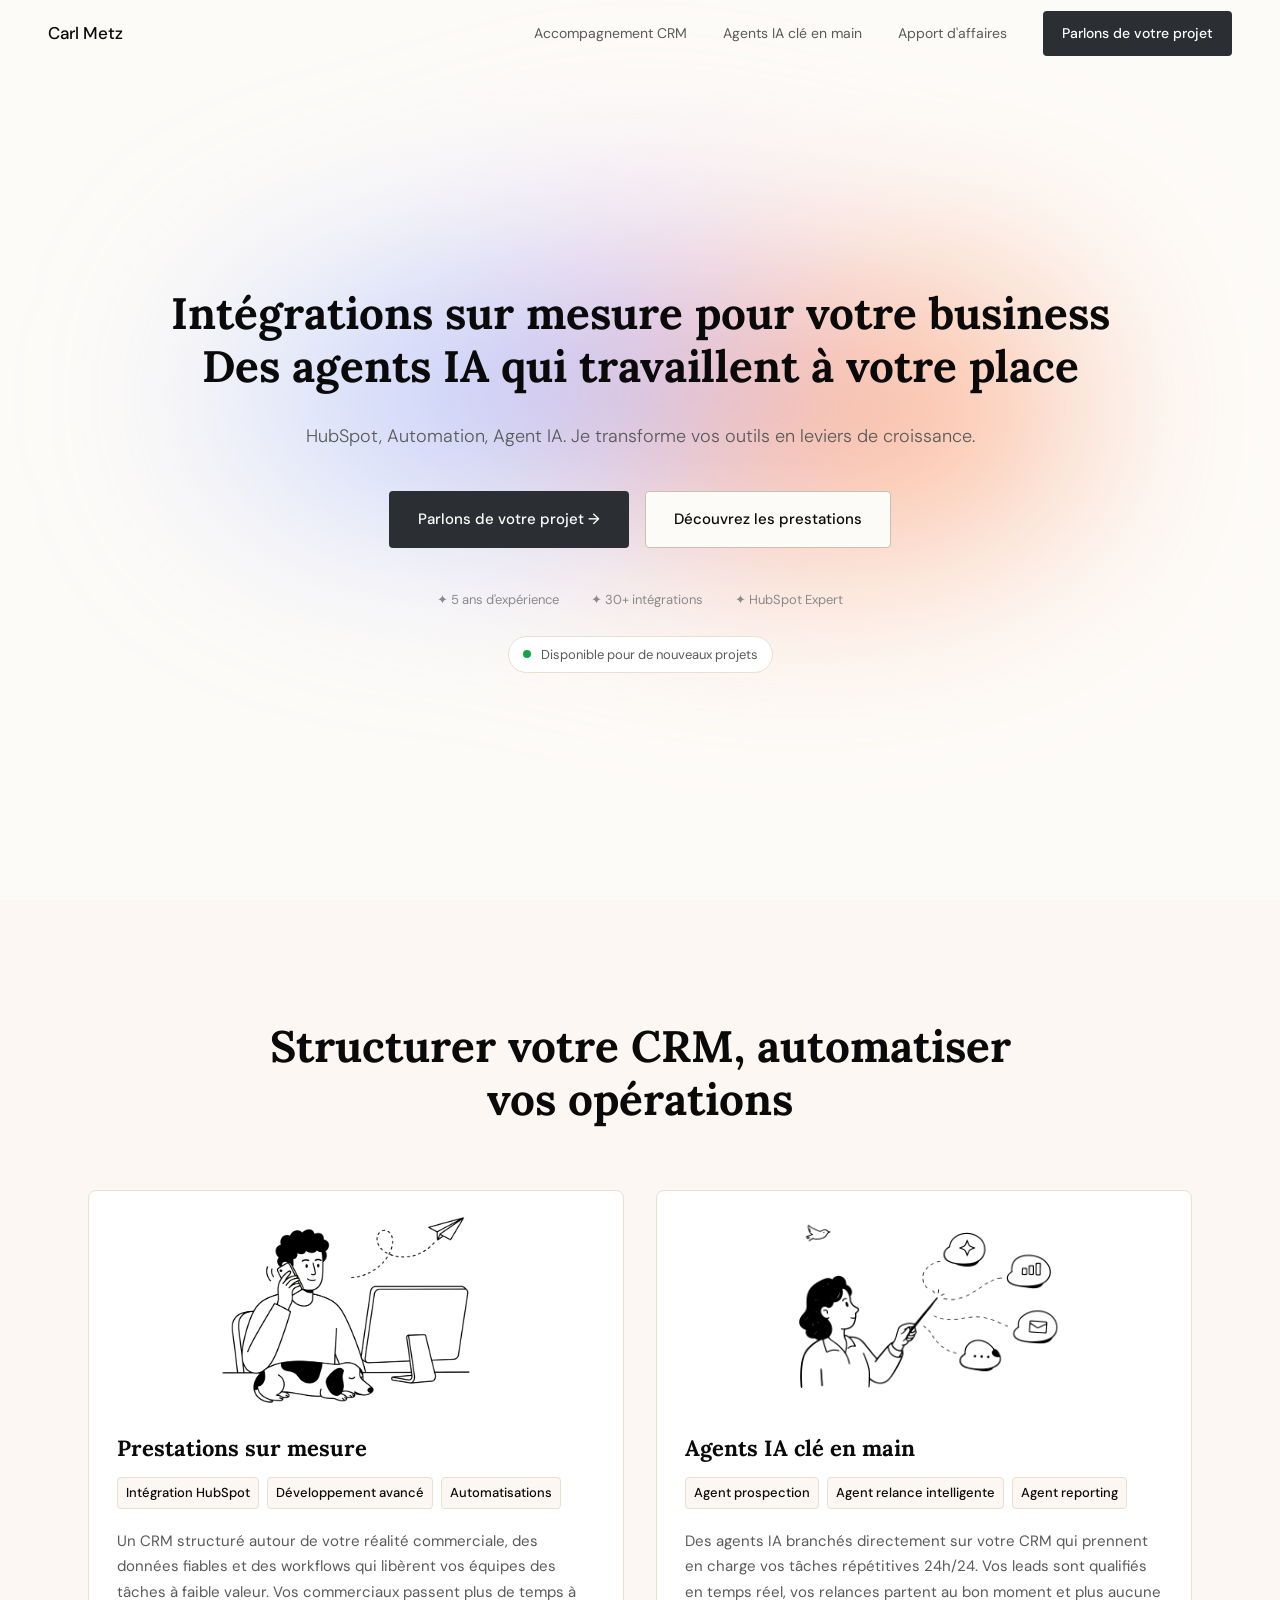
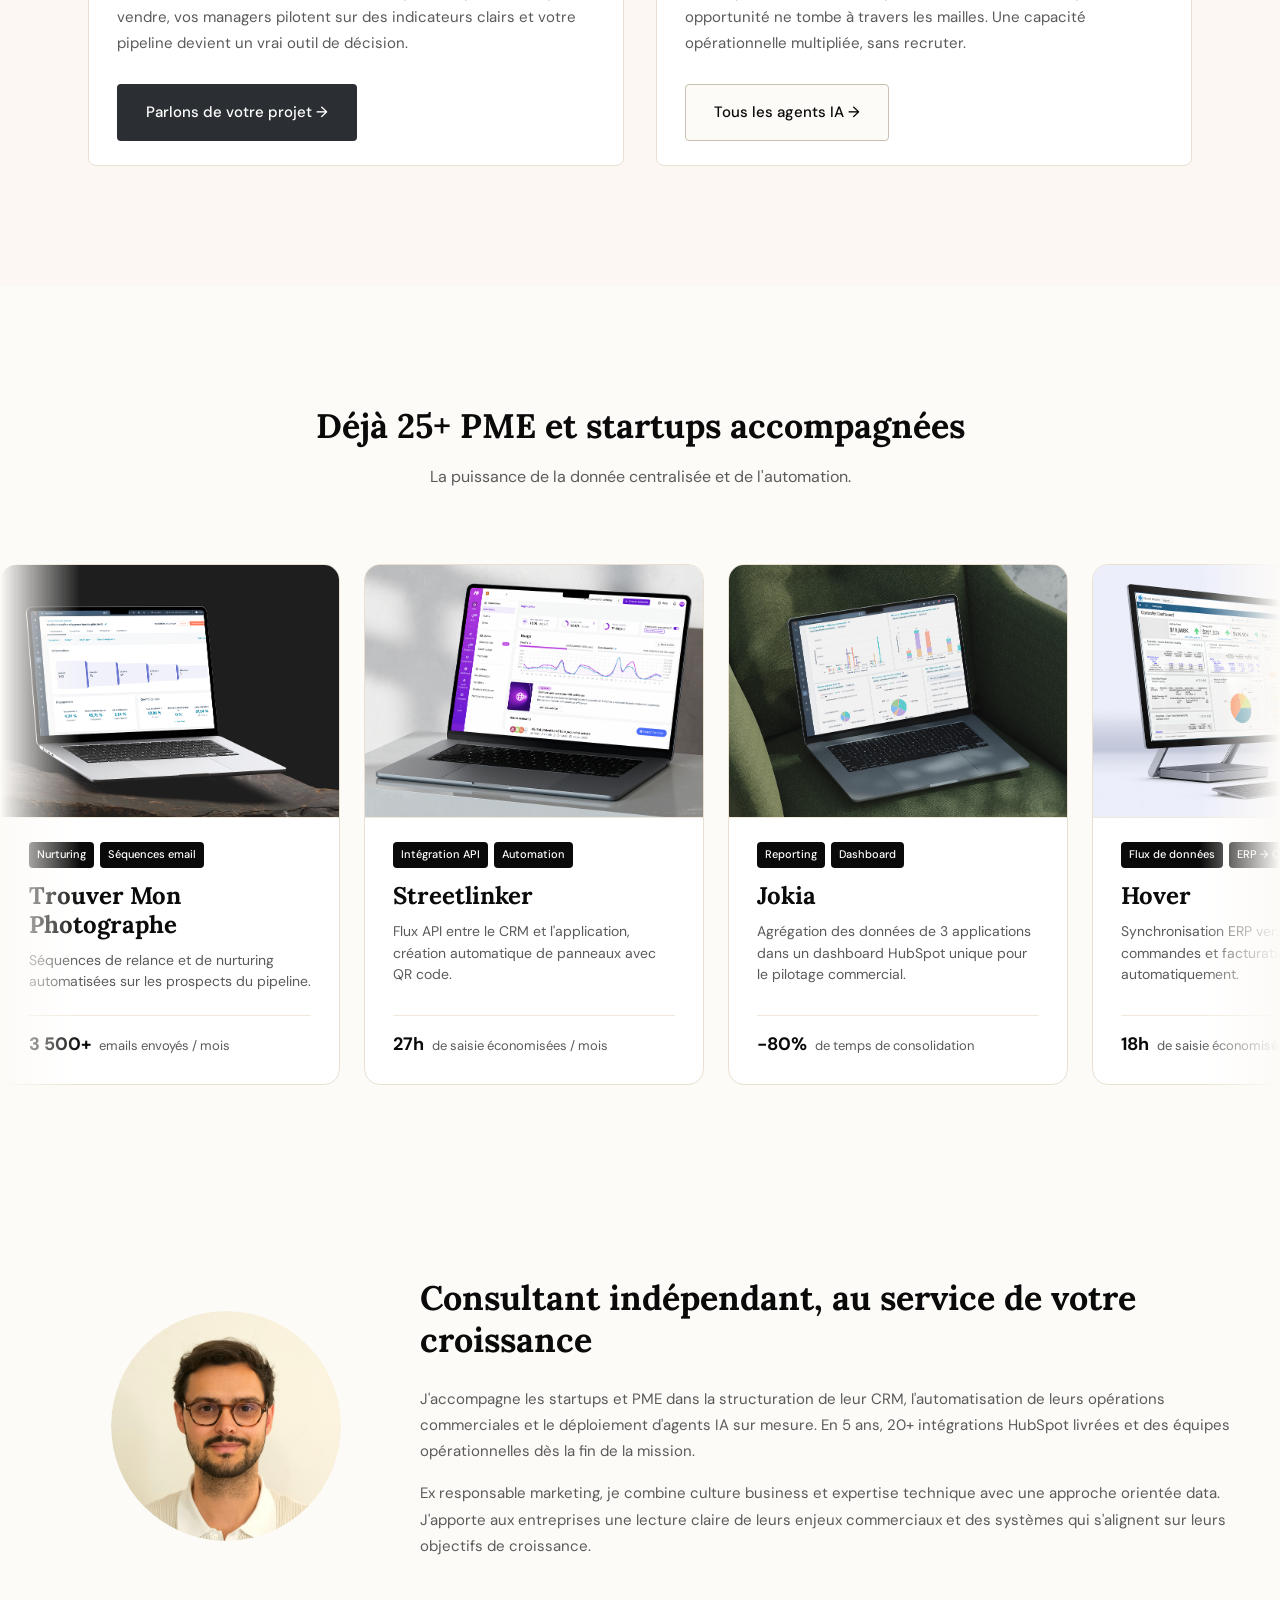
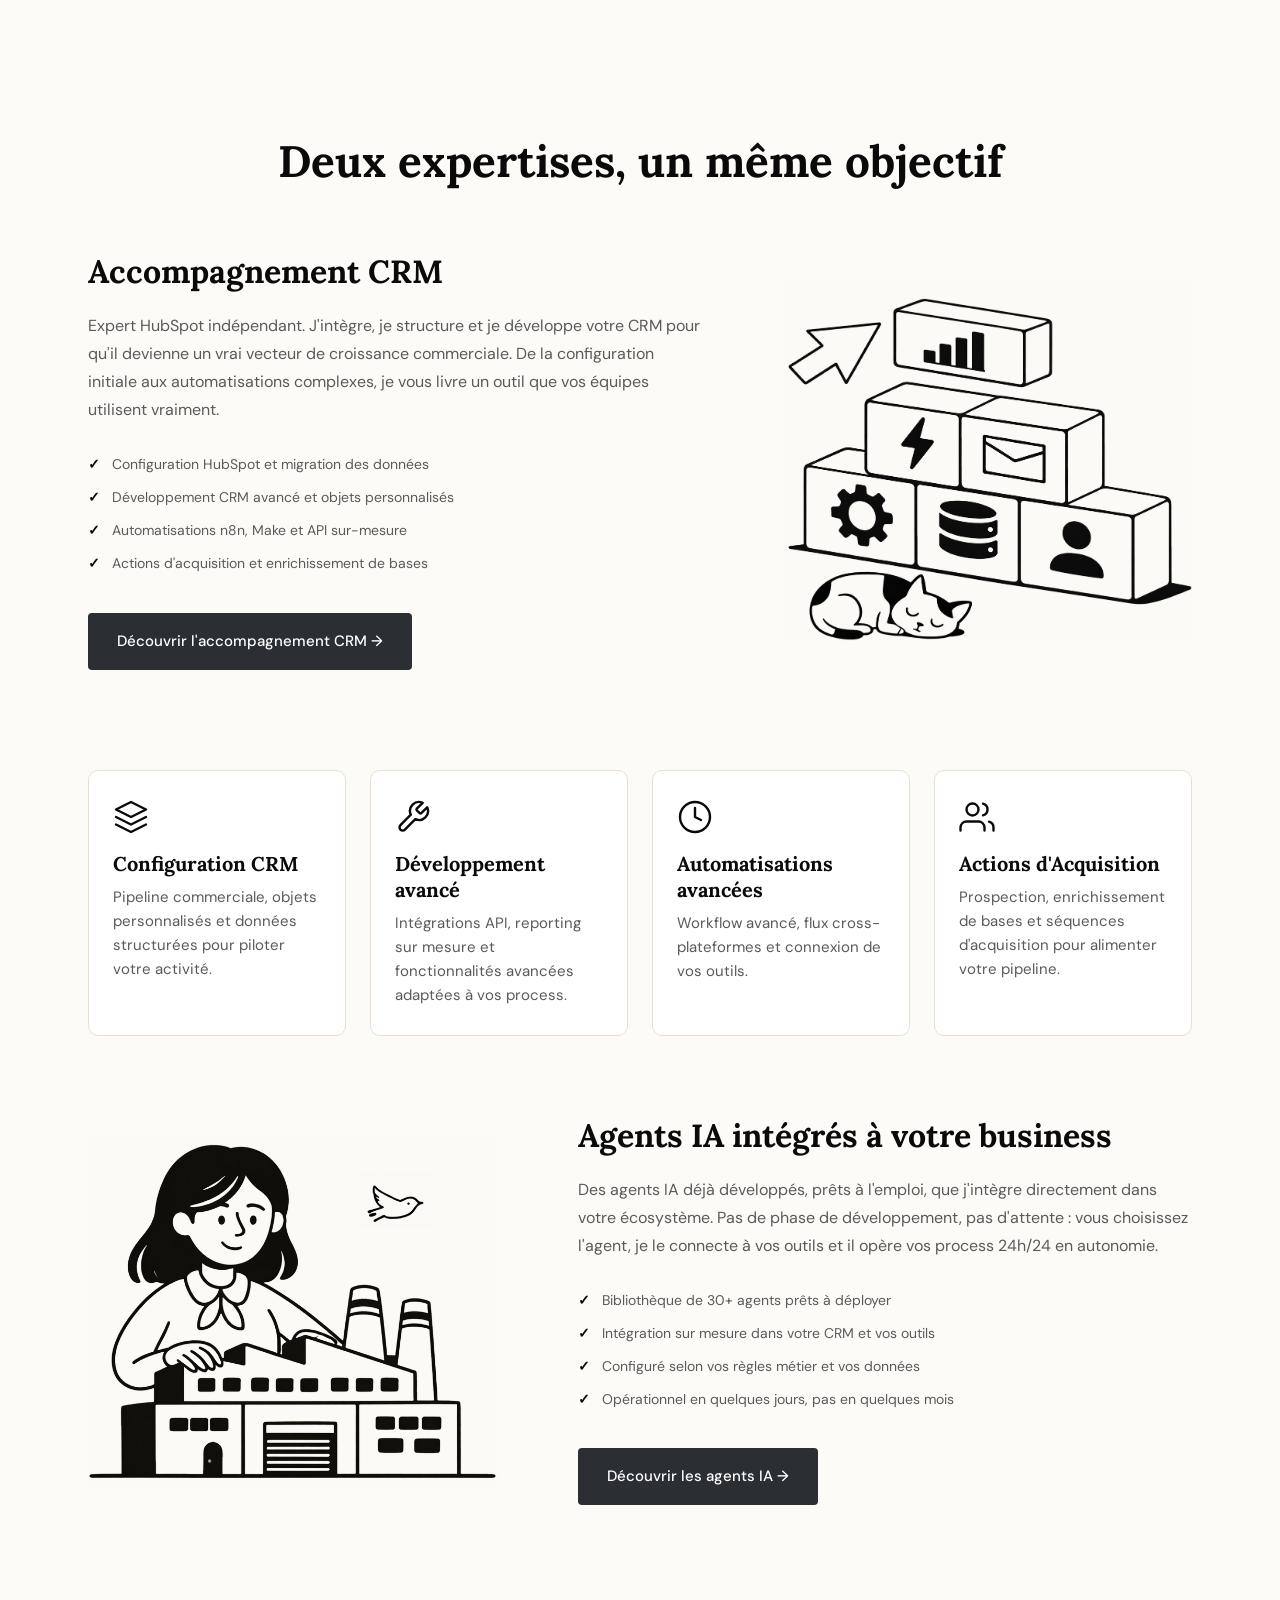
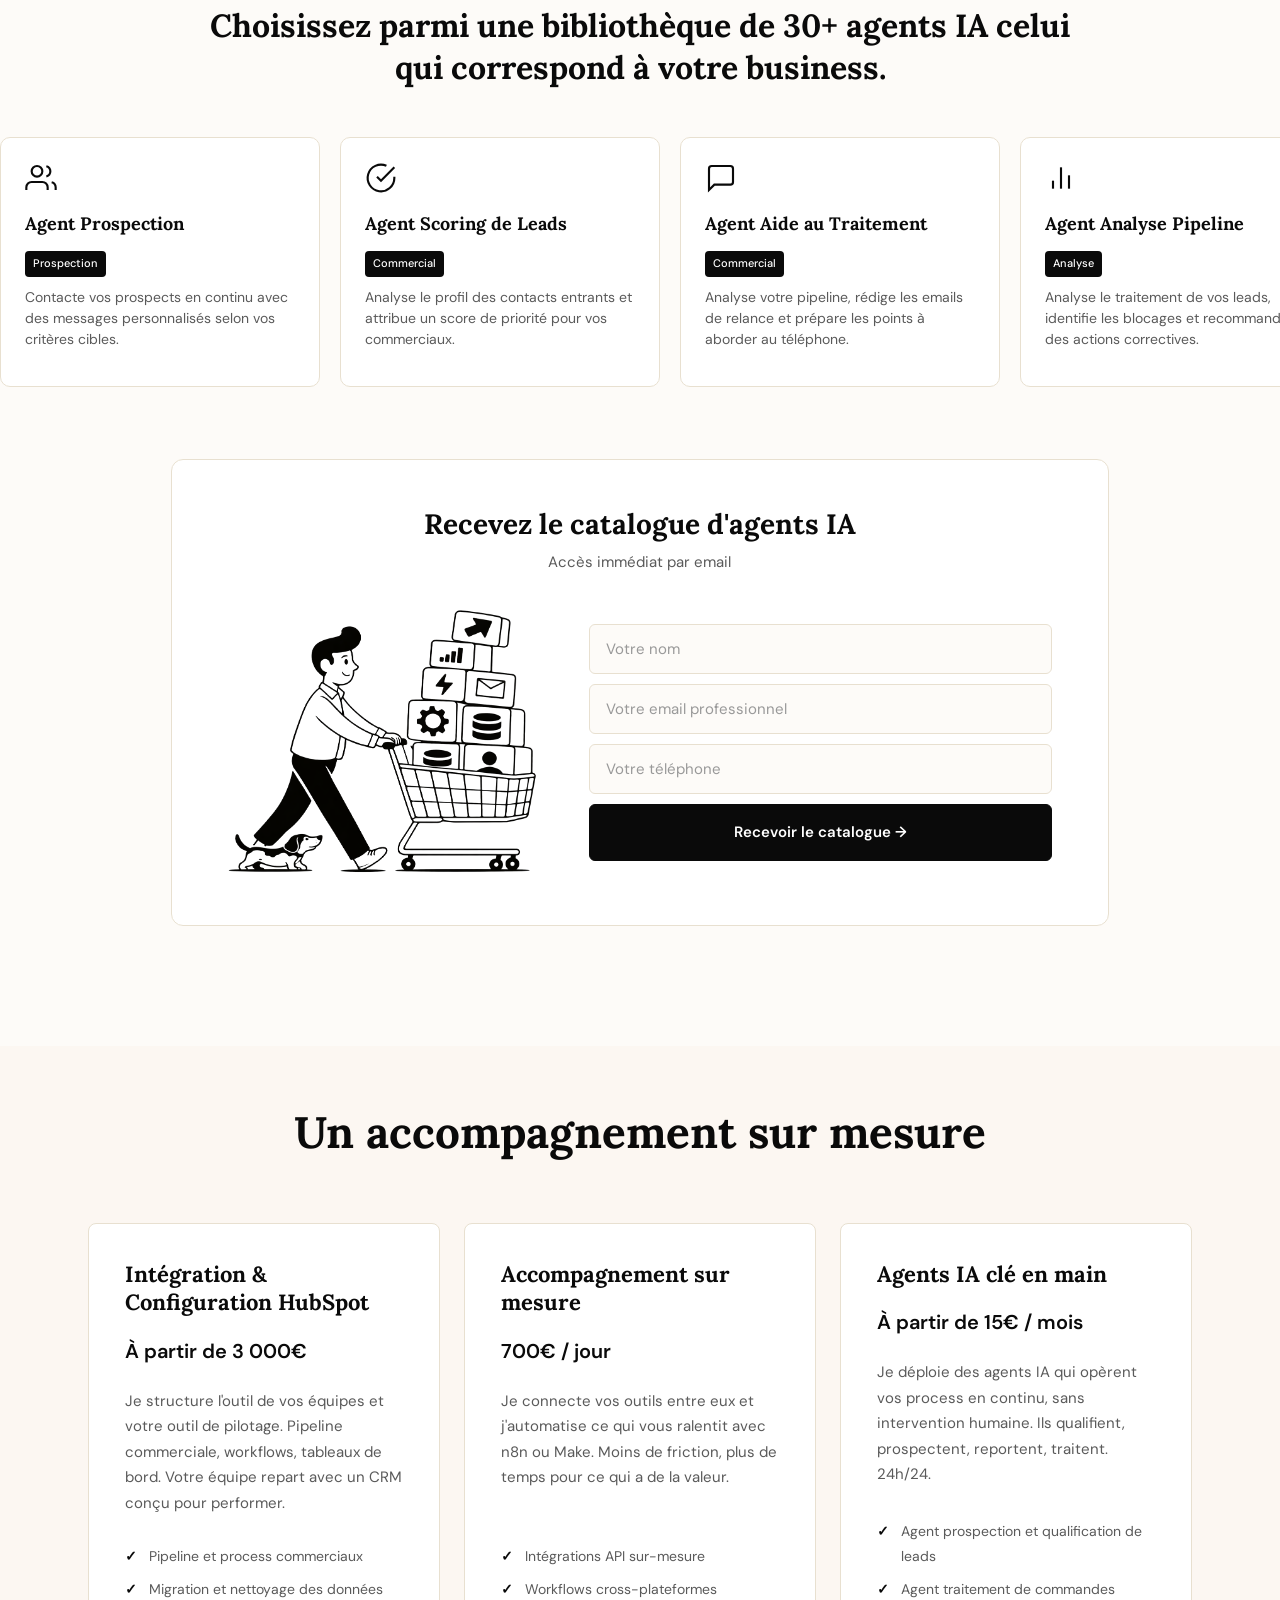
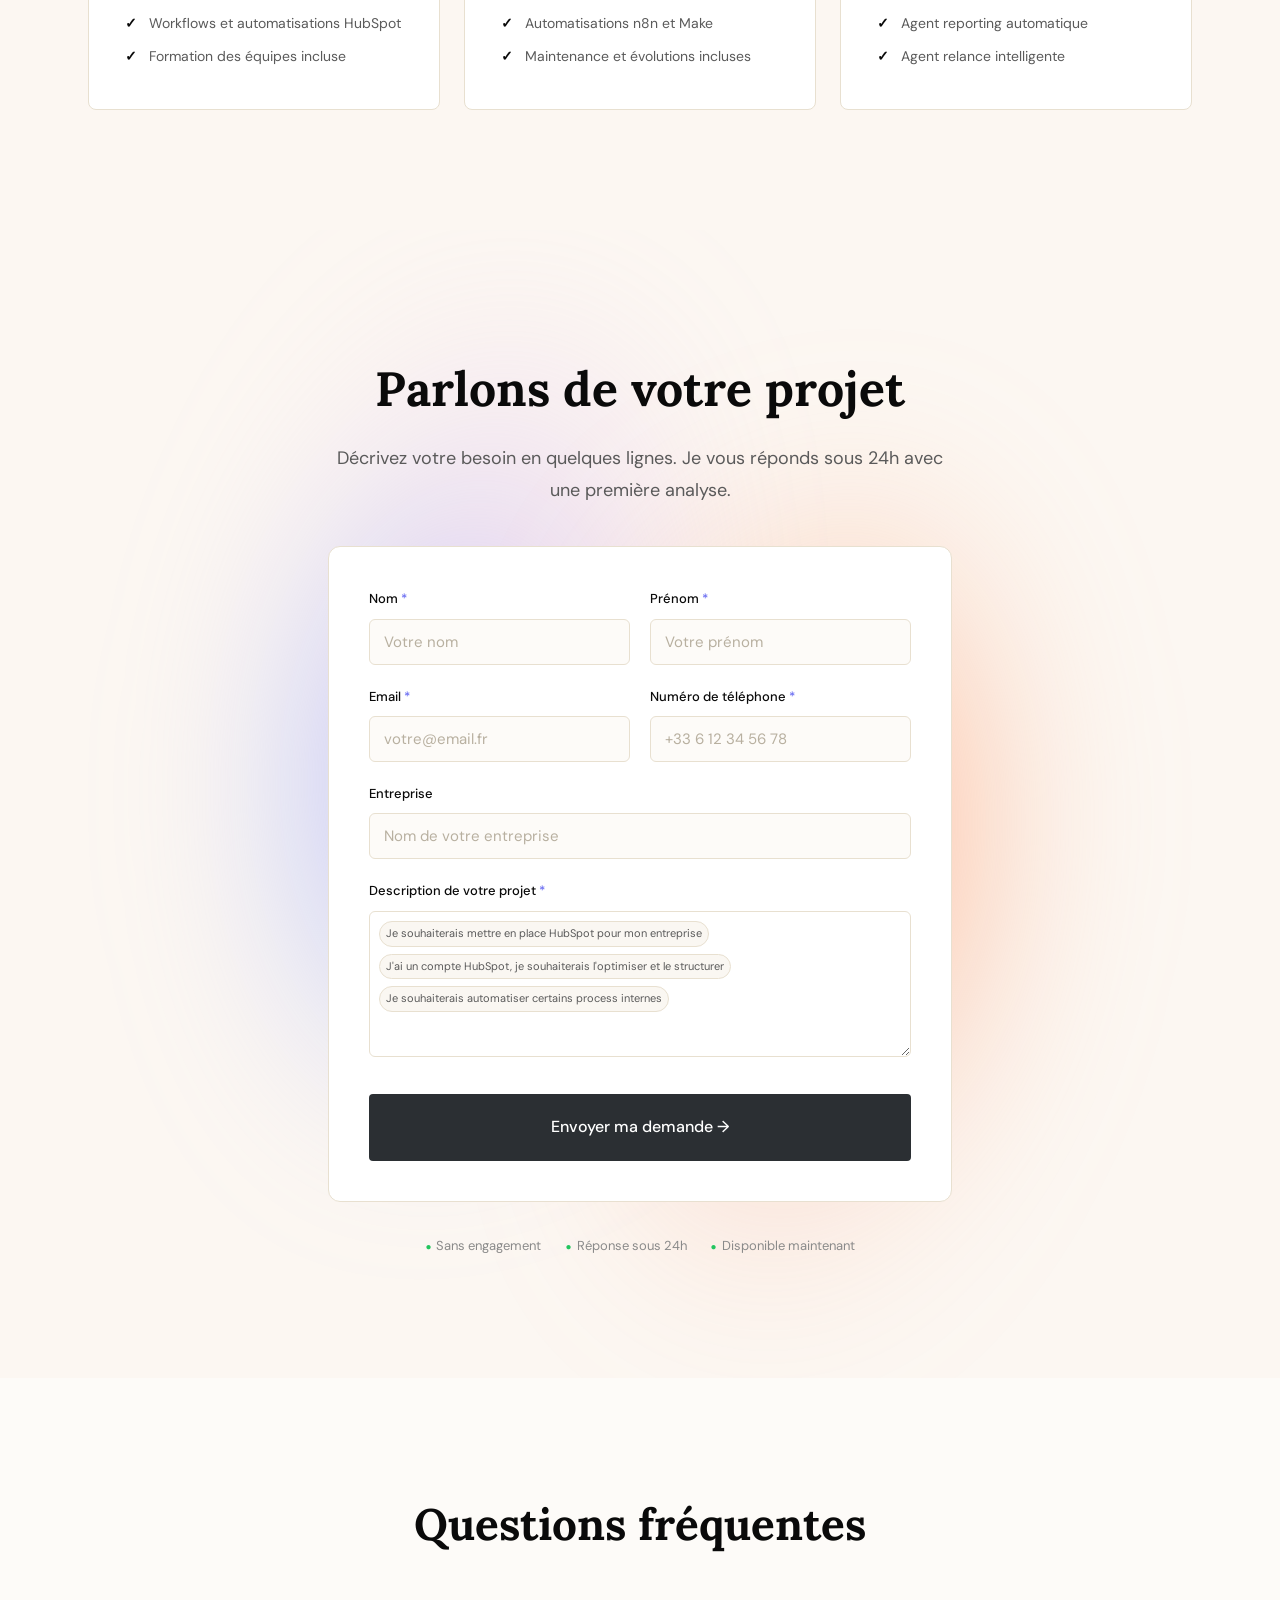
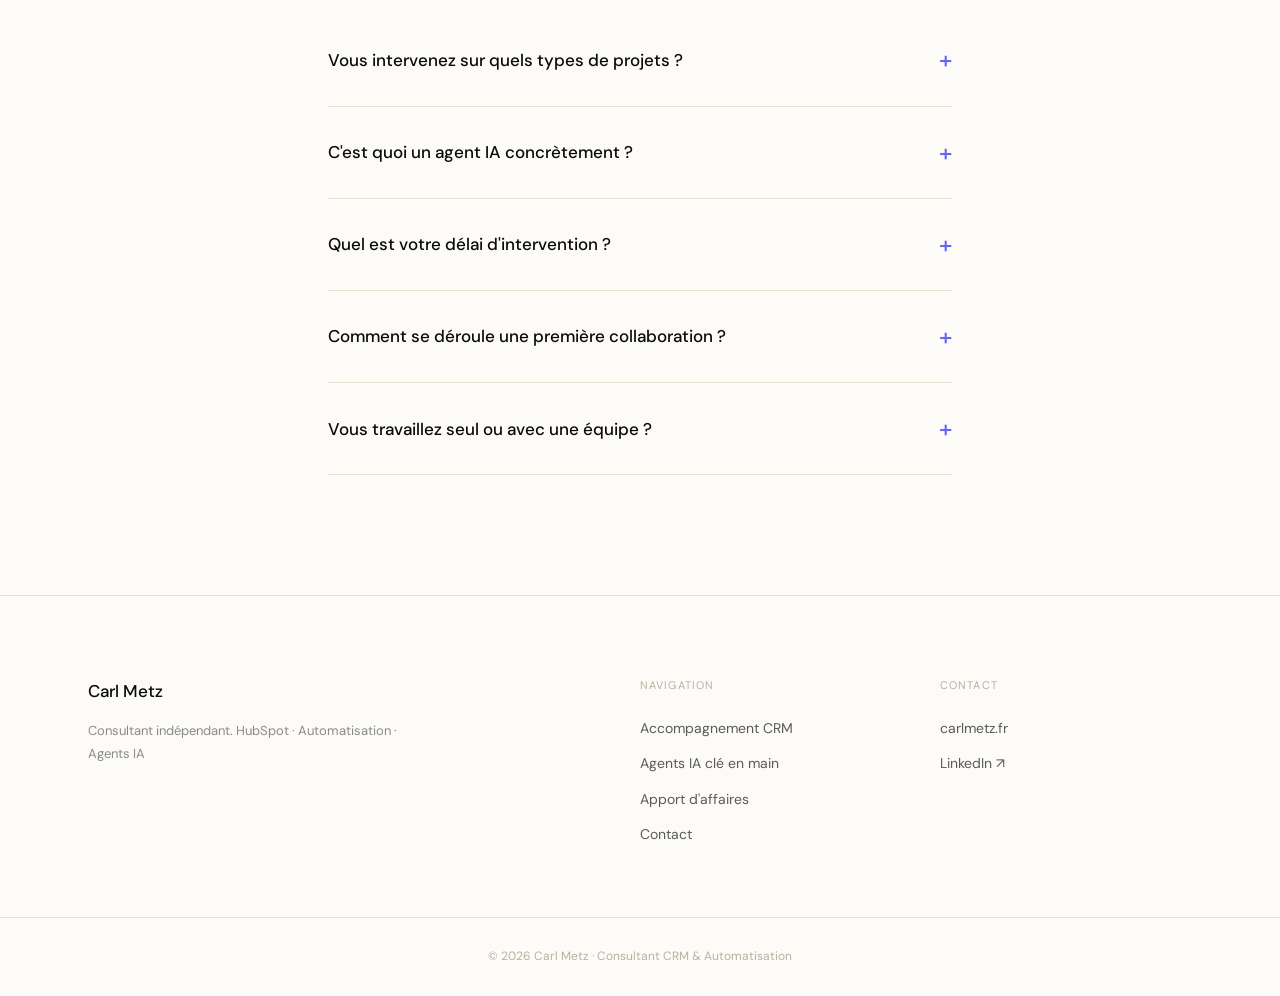
==== commit b2865aca: "Move site files from V3/ to root for GitHub Pages deployment Co-Authored-By: Claude Opus 4.6 <norepl" ====
--- a/index.html
+++ b/index.html
@@ -21,203 +21,458 @@
     <div class="header-inner">
       <a href="#" class="brand">Carl Metz</a>
       <nav class="nav-desktop">
-        <a href="#solutions">Solutions</a>
-        <a href="#offres">Ce que je fais</a>
-        <a href="#catalogue">Catalogue</a>
-        <a href="#contact" class="btn btn-primary btn-sm">Prendre RDV</a>
+        <a href="accompagnement-crm.html">Accompagnement CRM</a>
+        <a href="#agents-ia">Agents IA clé en main</a>
+        <a href="apport-affaires.html">Apport d'affaires</a>
+        <a href="#contact" class="btn btn-primary btn-sm">Parlons de votre projet</a>
       </nav>
       <button class="nav-toggle" aria-label="Menu">
         <span></span><span></span><span></span>
       </button>
     </div>
     <div class="nav-mobile">
-      <a href="#solutions">Solutions</a>
-      <a href="#offres">Ce que je fais</a>
-      <a href="#catalogue">Catalogue</a>
-      <a href="#contact">Prendre RDV</a>
+      <a href="accompagnement-crm.html">Accompagnement CRM</a>
+      <a href="#agents-ia">Agents IA clé en main</a>
+      <a href="apport-affaires.html">Apport d'affaires</a>
+      <a href="#contact">Parlons de votre projet</a>
     </div>
   </header>
 
   <!-- HERO -->
   <section class="hero reveal">
     <div class="container hero-centered">
-      <h1>Je connecte vos outils et automatise ce qui vous ralentit</h1>
-      <p class="lede">Consultant indépendant. Expert HubSpot, automatisation n8n et agents IA. J'interviens chez les startups et PME B2B qui veulent transformer leurs opérations en avantage compétitif.</p>
+      <h1>Intégrations sur mesure pour votre business<br>Des agents IA qui travaillent à votre place</h1>
+      <p class="lede">HubSpot, Automation, Agent IA. Je transforme vos outils en leviers de croissance.</p>
       <div class="hero-ctas">
-        <a href="#contact" class="btn btn-primary">Parlons de votre projet</a>
-        <a href="#offres" class="btn btn-outline">Découvrez les prestations</a>
+        <a href="#contact" class="btn btn-primary">Parlons de votre projet →</a>
+        <a href="#solutions" class="btn btn-outline">Découvrez les prestations</a>
+      </div>
+      <div class="badges">
+        <span>✦ 5 ans d'expérience</span>
+        <span>✦ 30+ intégrations</span>
+        <span>✦ HubSpot Expert</span>
       </div>
       <div class="pill">
         <span class="pulse"></span>
         Disponible pour de nouveaux projets
       </div>
-      <div class="badges">
-        <span>✦ 3 ans d'expérience</span>
-        <span>✦ 30+ intégrations</span>
-        <span>✦ HubSpot Expert</span>
-      </div>
-    </div>
-  </section>
-
-  <!-- PROBLÈME -->
+    </div>
+  </section>
+
+  <!-- DEUX EXPERTISES -->
   <section class="section section-alt reveal">
     <div class="container">
-      <h2 class="section-title centered">Vous avez les outils. Vous n'avez pas encore le système.</h2>
-      <div class="grid-3">
-        <div class="card">
-          <span class="card-number">01</span>
-          <h3>Votre CRM ne travaille pas pour vous</h3>
-          <p>Données incomplètes, saisie manuelle, pipeline mal structurée. Votre HubSpot dort alors qu'il pourrait piloter votre croissance.</p>
-        </div>
-        <div class="card">
-          <span class="card-number">02</span>
-          <h3>Vos process manuels vous coûtent cher</h3>
-          <p>Relances, reporting, transferts entre outils : des heures perdues chaque semaine sur des tâches que l'automatisation pourrait absorber.</p>
-        </div>
-        <div class="card">
-          <span class="card-number">03</span>
-          <h3>L'IA est là. Vous ne savez pas encore comment l'utiliser.</h3>
-          <p>ChatGPT, agents, LLM : vous voyez ce que ça fait chez les autres. Vous avez besoin d'un expert pour le déployer dans vos process réels.</p>
+      <div class="section-head">
+        <h2 class="section-title centered">Structurer votre CRM, automatiser vos opérations</h2>
+      </div>
+      <div class="grid-2">
+        <div class="card expertise-card">
+          <div class="expertise-visual expertise-visual--plain">
+            <img src="Asset/CRMV2.jpg" alt="Prestations sur mesure" class="expertise-visual-img expertise-visual-img--darken">
+          </div>
+          <h3>Prestations sur mesure</h3>
+          <div class="expertise-tags">
+            <span>Intégration HubSpot</span>
+            <span>Développement avancé</span>
+            <span>Automatisations</span>
+          </div>
+          <p>Un CRM structuré autour de votre réalité commerciale, des données fiables et des workflows qui libèrent vos équipes des tâches à faible valeur. Vos commerciaux passent plus de temps à vendre, vos managers pilotent sur des indicateurs clairs et votre pipeline devient un vrai outil de décision.</p>
+          <a href="#contact" class="btn btn-primary expertise-cta">Parlons de votre projet →</a>
+        </div>
+        <div class="card expertise-card">
+          <div class="expertise-visual expertise-visual--plain">
+            <img src="Asset/AgentIA.png" alt="Agents IA" class="expertise-visual-img expertise-visual-img--darken">
+          </div>
+          <h3>Agents IA clé en main</h3>
+          <div class="expertise-tags">
+            <span>Agent prospection</span>
+            <span>Agent relance intelligente</span>
+            <span>Agent reporting</span>
+          </div>
+          <p>Des agents IA branchés directement sur votre CRM qui prennent en charge vos tâches répétitives 24h/24. Vos leads sont qualifiés en temps réel, vos relances partent au bon moment et plus aucune opportunité ne tombe à travers les mailles. Une capacité opérationnelle multipliée, sans recruter.</p>
+          <a href="#catalogue" class="btn btn-outline expertise-cta">Tous les agents IA →</a>
+        </div>
+      </div>
+    </div>
+  </section>
+
+  <!-- RÉALISATIONS -->
+  <section class="section reveal">
+    <div class="container">
+      <div class="section-head">
+        <h2 class="section-title centered cases-title">Déjà 25+ PME et startups accompagnées</h2>
+        <p class="cases-sub">La puissance de la donnée centralisée et de l'automation.</p>
+      </div>
+    </div>
+    <div class="cases-marquee">
+      <div class="cases-track cases-track-auto">
+        <!-- Set 1 -->
+        <div class="case-card">
+          <div class="case-visual"><img src="Asset/Mockup 6.png" alt="Trouver Mon Photographe"></div>
+          <div class="case-body">
+            <div class="case-tags"><span class="case-tag">Nurturing</span><span class="case-tag">Séquences email</span></div>
+            <h3 class="case-title">Trouver Mon Photographe</h3>
+            <p class="case-desc">Séquences de relance et de nurturing automatisées sur les prospects du pipeline.</p>
+            <div class="case-metrics">
+              <div class="case-metric"><span class="case-num">3 500+</span><span class="case-label">emails envoyés / mois</span></div>
+            </div>
+          </div>
+        </div>
+        <div class="case-card">
+          <div class="case-visual"><img src="Asset/Mockup 3.jpg?v=2" alt="Streetlinker"></div>
+          <div class="case-body">
+            <div class="case-tags"><span class="case-tag">Intégration API</span><span class="case-tag">Automation</span></div>
+            <h3 class="case-title">Streetlinker</h3>
+            <p class="case-desc">Flux API entre le CRM et l'application, création automatique de panneaux avec QR code.</p>
+            <div class="case-metrics">
+              <div class="case-metric"><span class="case-num">27h</span><span class="case-label">de saisie économisées / mois</span></div>
+            </div>
+          </div>
+        </div>
+        <div class="case-card">
+          <div class="case-visual"><img src="Asset/Mockup 2.jpg" alt="Jokia dashboard"></div>
+          <div class="case-body">
+            <div class="case-tags"><span class="case-tag">Reporting</span><span class="case-tag">Dashboard</span></div>
+            <h3 class="case-title">Jokia</h3>
+            <p class="case-desc">Agrégation des données de 3 applications dans un dashboard HubSpot unique pour le pilotage commercial.</p>
+            <div class="case-metrics">
+              <div class="case-metric"><span class="case-num">-80%</span><span class="case-label">de temps de consolidation</span></div>
+            </div>
+          </div>
+        </div>
+        <div class="case-card">
+          <div class="case-visual"><img src="Asset/Mockup 4.jpg" alt="Hover"></div>
+          <div class="case-body">
+            <div class="case-tags"><span class="case-tag">Flux de données</span><span class="case-tag">ERP → CRM</span></div>
+            <h3 class="case-title">Hover</h3>
+            <p class="case-desc">Synchronisation ERP vers CRM : contacts, commandes et facturation mis à jour automatiquement.</p>
+            <div class="case-metrics">
+              <div class="case-metric"><span class="case-num">18h</span><span class="case-label">de saisie économisées / mois</span></div>
+            </div>
+          </div>
+        </div>
+        <div class="case-card">
+          <div class="case-visual"><img src="Asset/Mockup 5.jpg" alt="Trouver Mon Architecte"></div>
+          <div class="case-body">
+            <div class="case-tags"><span class="case-tag">Intégration HubSpot</span><span class="case-tag">Migration CRM</span></div>
+            <h3 class="case-title">Trouver Mon Architecte</h3>
+            <p class="case-desc">Migration Pipedrive vers HubSpot, pipeline commerciale, alertes de suivi prospects, reporting avancé.</p>
+            <div class="case-metrics">
+              <div class="case-metric"><span class="case-num">+17%</span><span class="case-label">de conversion RDV → signature</span></div>
+            </div>
+          </div>
+        </div>
+
+        <!-- Set 2 (duplicate for seamless loop) -->
+        <div class="case-card" aria-hidden="true">
+          <div class="case-visual"><img src="Asset/Mockup 6.png" alt="Trouver Mon Photographe"></div>
+          <div class="case-body">
+            <div class="case-tags"><span class="case-tag">Nurturing</span><span class="case-tag">Séquences email</span></div>
+            <h3 class="case-title">Trouver Mon Photographe</h3>
+            <p class="case-desc">Séquences de relance et de nurturing automatisées sur les prospects du pipeline.</p>
+            <div class="case-metrics">
+              <div class="case-metric"><span class="case-num">3 500+</span><span class="case-label">emails envoyés / mois</span></div>
+            </div>
+          </div>
+        </div>
+        <div class="case-card" aria-hidden="true">
+          <div class="case-visual"><img src="Asset/Mockup 3.jpg?v=2" alt="Streetlinker"></div>
+          <div class="case-body">
+            <div class="case-tags"><span class="case-tag">Intégration API</span><span class="case-tag">Automation</span></div>
+            <h3 class="case-title">Streetlinker</h3>
+            <p class="case-desc">Flux API entre le CRM et l'application, création automatique de panneaux avec QR code.</p>
+            <div class="case-metrics">
+              <div class="case-metric"><span class="case-num">27h</span><span class="case-label">de saisie économisées / mois</span></div>
+            </div>
+          </div>
+        </div>
+        <div class="case-card" aria-hidden="true">
+          <div class="case-visual"><img src="Asset/Mockup 2.jpg" alt="Jokia dashboard"></div>
+          <div class="case-body">
+            <div class="case-tags"><span class="case-tag">Reporting</span><span class="case-tag">Dashboard</span></div>
+            <h3 class="case-title">Jokia</h3>
+            <p class="case-desc">Agrégation des données de 3 applications dans un dashboard HubSpot unique pour le pilotage commercial.</p>
+            <div class="case-metrics">
+              <div class="case-metric"><span class="case-num">-80%</span><span class="case-label">de temps de consolidation</span></div>
+            </div>
+          </div>
+        </div>
+        <div class="case-card" aria-hidden="true">
+          <div class="case-visual"><img src="Asset/Mockup 4.jpg" alt="Hover"></div>
+          <div class="case-body">
+            <div class="case-tags"><span class="case-tag">Flux de données</span><span class="case-tag">ERP → CRM</span></div>
+            <h3 class="case-title">Hover</h3>
+            <p class="case-desc">Synchronisation ERP vers CRM : contacts, commandes et facturation mis à jour automatiquement.</p>
+            <div class="case-metrics">
+              <div class="case-metric"><span class="case-num">18h</span><span class="case-label">de saisie économisées / mois</span></div>
+            </div>
+          </div>
+        </div>
+        <div class="case-card" aria-hidden="true">
+          <div class="case-visual"><img src="Asset/Mockup 5.jpg" alt="Trouver Mon Architecte"></div>
+          <div class="case-body">
+            <div class="case-tags"><span class="case-tag">Intégration HubSpot</span><span class="case-tag">Migration CRM</span></div>
+            <h3 class="case-title">Trouver Mon Architecte</h3>
+            <p class="case-desc">Migration Pipedrive vers HubSpot, pipeline commerciale, alertes de suivi prospects, reporting avancé.</p>
+            <div class="case-metrics">
+              <div class="case-metric"><span class="case-num">+17%</span><span class="case-label">de conversion RDV → signature</span></div>
+            </div>
+          </div>
         </div>
       </div>
     </div>
   </section>
 
   <!-- QUI JE SUIS -->
-  <section class="section reveal">
+  <section class="section reveal" style="padding-top: 40px;">
     <div class="container about-grid">
       <div class="about-photo">
         <div class="photo-frame square">
-          <span class="initials">CM</span>
-        </div>
-        <p class="photo-note">[Photo professionnelle à intégrer]</p>
+          <img src="Asset/Carl Metz pp1.jpg" alt="Carl Metz">
+        </div>
       </div>
       <div class="about-text">
-        <span class="label">À propos</span>
-        <h2>Un profil rare : je comprends votre business ET je le construis.</h2>
-        <p>École de commerce de formation, geek par passion. J'ai appris HubSpot en étant responsable marketing d'une startup, en l'utilisant vraiment, sous pression, avec des vrais objectifs. Pas en lisant des docs.</p>
-        <p>Depuis 3 ans, j'intègre des CRM, j'automatise des process et je déploie des agents IA chez des startups et PME B2B. À chaque fois, l'objectif est le même : que vos outils travaillent autant que vous.</p>
-        <p>Ce qui me différencie : je ne livre pas une config. Je livre un système qui tient dans la durée et qui fait sens pour votre modèle.</p>
-        <div class="tools">
-          <span>HubSpot</span><span>·</span>
-          <span>n8n</span><span>·</span>
-          <span>Make</span><span>·</span>
-          <span>Notion</span><span>·</span>
-          <span>OpenAI</span>
-        </div>
+        <h2>Consultant indépendant, au service de votre croissance</h2>
+        <p>J'accompagne les startups et PME dans la structuration de leur CRM, l'automatisation de leurs opérations commerciales et le déploiement d'agents IA sur mesure. En 5 ans, 20+ intégrations HubSpot livrées et des équipes opérationnelles dès la fin de la mission.</p>
+        <p>Ex responsable marketing, je combine culture business et expertise technique avec une approche orientée data. J'apporte aux entreprises une lecture claire de leurs enjeux commerciaux et des systèmes qui s'alignent sur leurs objectifs de croissance.</p>
       </div>
     </div>
   </section>
 
   <!-- SOLUTIONS -->
-  <section id="solutions" class="section solutions-dark reveal">
-    <div class="container">
-      <div class="solutions-grid">
-        <div class="solutions-col">
-          <span class="solutions-label">CRM & Automatisation</span>
-          <h2 class="solutions-title">Des missions taillées pour vos besoins</h2>
-          <p class="solutions-intro">J'interviens en mode projet ou en retainer. Chaque mission est cadrée avec un périmètre clair, des livrables précis et un interlocuteur unique : moi.</p>
-          <ul class="solutions-list">
-            <li>
-              <span class="sol-icon"></span>
-              <div>
-                <div class="sol-title">Intégration HubSpot</div>
-                <div class="sol-desc">Structuration complète de votre CRM : pipeline, données, workflows, tableaux de bord.</div>
-              </div>
-            </li>
-            <li>
-              <span class="sol-icon"></span>
-              <div>
-                <div class="sol-title">Développement CRM avancé</div>
-                <div class="sol-desc">Objets personnalisés, propriétés calculées, automatisations complexes, intégrations API.</div>
-              </div>
-            </li>
-            <li>
-              <span class="sol-icon"></span>
-              <div>
-                <div class="sol-title">Automatisation n8n / Make</div>
-                <div class="sol-desc">Connexion de vos outils, suppression des tâches manuelles, flux de données cross-plateformes.</div>
-              </div>
-            </li>
-            <li>
-              <span class="sol-icon"></span>
-              <div>
-                <div class="sol-title">Acquisition & prospection</div>
-                <div class="sol-desc">Séquences automatisées, enrichissement de bases, scraping et qualification de leads.</div>
-              </div>
-            </li>
-            <li>
-              <span class="sol-icon"></span>
-              <div>
-                <div class="sol-title">Formation & accompagnement</div>
-                <div class="sol-desc">Prise en main HubSpot, n8n ou Make pour vos équipes. En présentiel ou à distance.</div>
-              </div>
-            </li>
-          </ul>
-          <a href="#offres" class="solutions-link">Voir toutes mes offres →</a>
-        </div>
-
-        <div class="solutions-col">
-          <span class="solutions-label">Intelligence Artificielle</span>
-          <h2 class="solutions-title">Des agents qui travaillent pendant que vous scalez</h2>
-          <p class="solutions-intro">Je conçois et déploie des agents IA sur-mesure qui opèrent vos process en autonomie. Mise en place offerte, facturation mensuelle récurrente.</p>
-          <ul class="solutions-list">
-            <li>
-              <span class="sol-icon"></span>
-              <div>
-                <div class="sol-title">Agent prospection</div>
-                <div class="sol-desc">Scrape, enrichit et qualifie vos leads automatiquement. Les pousse dans HubSpot avec la bonne séquence déclenchée.</div>
-              </div>
-            </li>
-            <li>
-              <span class="sol-icon"></span>
-              <div>
-                <div class="sol-title">Agent qualification inbound</div>
-                <div class="sol-desc">Analyse vos formulaires et emails entrants, score les leads et les route vers le bon interlocuteur en temps réel.</div>
-              </div>
-            </li>
-            <li>
-              <span class="sol-icon"></span>
-              <div>
-                <div class="sol-title">Agent relance intelligente</div>
-                <div class="sol-desc">Détecte les deals stagnants dans votre pipeline et génère des messages de relance personnalisés pour validation.</div>
-              </div>
-            </li>
-            <li>
-              <span class="sol-icon"></span>
-              <div>
-                <div class="sol-title">Agent reporting automatique</div>
-                <div class="sol-desc">Génère et envoie votre rapport commercial hebdomadaire en langage naturel. Zéro manipulation de tableau de bord.</div>
-              </div>
-            </li>
-            <li>
-              <span class="sol-icon"></span>
-              <div>
-                <div class="sol-title">Agent traitement de commandes</div>
-                <div class="sol-desc">Parse, route et enregistre vos commandes entrantes sans intervention humaine. Notifications automatiques incluses.</div>
-              </div>
-            </li>
-          </ul>
-          <a href="#catalogue" class="solutions-link">Voir le catalogue complet →</a>
-        </div>
-      </div>
-    </div>
-  </section>
-
-  <!-- OFFRES -->
-  <section id="offres" class="section section-alt reveal">
+  <section id="solutions" class="section reveal" style="padding-top: 40px;">
     <div class="container">
       <div class="section-head">
-        <span class="label">Ce que je fais</span>
-        <h2 class="section-title centered">Deux façons de travailler ensemble</h2>
-      </div>
-      <div class="grid-4">
+        <h2 class="section-title centered">Deux expertises, un même objectif</h2>
+      </div>
+
+      <div class="presta-block">
+        <div class="presta-text">
+          <h3>Accompagnement CRM</h3>
+          <p>Expert HubSpot indépendant. J'intègre, je structure et je développe votre CRM pour qu'il devienne un vrai vecteur de croissance commerciale. De la configuration initiale aux automatisations complexes, je vous livre un outil que vos équipes utilisent vraiment.</p>
+          <ul class="checks">
+            <li>Configuration HubSpot et migration des données</li>
+            <li>Développement CRM avancé et objets personnalisés</li>
+            <li>Automatisations n8n, Make et API sur-mesure</li>
+            <li>Actions d'acquisition et enrichissement de bases</li>
+          </ul>
+          <a href="accompagnement-crm.html" class="btn btn-primary" style="margin-top:32px;">Découvrir l'accompagnement CRM →</a>
+        </div>
+        <div class="presta-visual presta-visual--plain">
+          <img src="Asset/CRM Brique V2.png" alt="Accompagnement CRM" class="presta-visual-img--darken">
+        </div>
+      </div>
+
+      <!-- 4 BLOCS PRESTATIONS CRM -->
+      <div class="grid-4 presta-cards">
+        <div class="presta-card">
+          <div class="presta-card-icon">
+            <svg viewBox="0 0 24 24" fill="none" stroke="currentColor" stroke-width="1.6" stroke-linecap="round" stroke-linejoin="round"><path d="M12 2 2 7l10 5 10-5-10-5z"/><path d="m2 17 10 5 10-5"/><path d="m2 12 10 5 10-5"/></svg>
+          </div>
+          <h4>Configuration CRM</h4>
+          <p>Pipeline commerciale, objets personnalisés et données structurées pour piloter votre activité.</p>
+        </div>
+        <div class="presta-card">
+          <div class="presta-card-icon">
+            <svg viewBox="0 0 24 24" fill="none" stroke="currentColor" stroke-width="1.6" stroke-linecap="round" stroke-linejoin="round"><path d="M14.7 6.3a1 1 0 0 0 0 1.4l1.6 1.6a1 1 0 0 0 1.4 0l3.77-3.77a6 6 0 0 1-7.94 7.94l-6.91 6.91a2.12 2.12 0 0 1-3-3l6.91-6.91a6 6 0 0 1 7.94-7.94l-3.76 3.76z"/></svg>
+          </div>
+          <h4>Développement avancé</h4>
+          <p>Intégrations API, reporting sur mesure et fonctionnalités avancées adaptées à vos process.</p>
+        </div>
+        <div class="presta-card">
+          <div class="presta-card-icon">
+            <svg viewBox="0 0 24 24" fill="none" stroke="currentColor" stroke-width="1.6" stroke-linecap="round" stroke-linejoin="round"><circle cx="12" cy="12" r="10"/><polyline points="12 6 12 12 16 14"/></svg>
+          </div>
+          <h4>Automatisations avancées</h4>
+          <p>Workflow avancé, flux cross-plateformes et connexion de vos outils.</p>
+        </div>
+        <div class="presta-card">
+          <div class="presta-card-icon">
+            <svg viewBox="0 0 24 24" fill="none" stroke="currentColor" stroke-width="1.6" stroke-linecap="round" stroke-linejoin="round"><path d="M17 21v-2a4 4 0 0 0-4-4H5a4 4 0 0 0-4 4v2"/><circle cx="9" cy="7" r="4"/><path d="M23 21v-2a4 4 0 0 0-3-3.87"/><path d="M16 3.13a4 4 0 0 1 0 7.75"/></svg>
+          </div>
+          <h4>Actions d'Acquisition</h4>
+          <p>Prospection, enrichissement de bases et séquences d'acquisition pour alimenter votre pipeline.</p>
+        </div>
+      </div>
+
+      <div id="agents-ia" class="presta-block reverse">
+        <div class="presta-text">
+          <h3>Agents IA intégrés à votre business</h3>
+          <p>Des agents IA déjà développés, prêts à l'emploi, que j'intègre directement dans votre écosystème. Pas de phase de développement, pas d'attente : vous choisissez l'agent, je le connecte à vos outils et il opère vos process 24h/24 en autonomie.</p>
+          <ul class="checks">
+            <li>Bibliothèque de 30+ agents prêts à déployer</li>
+            <li>Intégration sur mesure dans votre CRM et vos outils</li>
+            <li>Configuré selon vos règles métier et vos données</li>
+            <li>Opérationnel en quelques jours, pas en quelques mois</li>
+          </ul>
+          <a href="#catalogue" class="btn btn-primary" style="margin-top:32px;">Découvrir les agents IA →</a>
+        </div>
+        <div class="presta-visual presta-visual--plain">
+          <img src="Asset/Usine V4.jpg" alt="Agents IA clé en main" class="presta-visual-img--darken">
+        </div>
+      </div>
+
+      <!-- CAROUSEL AGENTS IA -->
+      <h2 class="agents-intro">Choisissez parmi une bibliothèque de 30+ agents IA celui qui correspond à votre business.</h2>
+
+      <div class="agents-carousel">
+        <div class="agents-track">
+          <div class="agent-card">
+            <div class="agent-card-icon"><svg viewBox="0 0 24 24" fill="none" stroke="currentColor" stroke-width="1.6"><path d="M17 21v-2a4 4 0 0 0-4-4H5a4 4 0 0 0-4 4v2"/><circle cx="9" cy="7" r="4"/><path d="M23 21v-2a4 4 0 0 0-3-3.87"/><path d="M16 3.13a4 4 0 0 1 0 7.75"/></svg></div>
+            <h4>Agent Prospection</h4>
+            <span class="agent-tag">Prospection</span>
+            <p>Contacte vos prospects en continu avec des messages personnalisés selon vos critères cibles.</p>
+          </div>
+          <div class="agent-card">
+            <div class="agent-card-icon"><svg viewBox="0 0 24 24" fill="none" stroke="currentColor" stroke-width="1.6"><path d="M22 11.08V12a10 10 0 1 1-5.93-9.14"/><polyline points="22 4 12 14.01 9 11.01"/></svg></div>
+            <h4>Agent Scoring de Leads</h4>
+            <span class="agent-tag">Commercial</span>
+            <p>Analyse le profil des contacts entrants et attribue un score de priorité pour vos commerciaux.</p>
+          </div>
+          <div class="agent-card">
+            <div class="agent-card-icon"><svg viewBox="0 0 24 24" fill="none" stroke="currentColor" stroke-width="1.6"><path d="M21 15a2 2 0 0 1-2 2H7l-4 4V5a2 2 0 0 1 2-2h14a2 2 0 0 1 2 2z"/></svg></div>
+            <h4>Agent Aide au Traitement</h4>
+            <span class="agent-tag">Commercial</span>
+            <p>Analyse votre pipeline, rédige les emails de relance et prépare les points à aborder au téléphone.</p>
+          </div>
+          <div class="agent-card">
+            <div class="agent-card-icon"><svg viewBox="0 0 24 24" fill="none" stroke="currentColor" stroke-width="1.6"><line x1="18" y1="20" x2="18" y2="10"/><line x1="12" y1="20" x2="12" y2="4"/><line x1="6" y1="20" x2="6" y2="14"/></svg></div>
+            <h4>Agent Analyse Pipeline</h4>
+            <span class="agent-tag">Analyse</span>
+            <p>Analyse le traitement de vos leads, identifie les blocages et recommande des actions correctives.</p>
+          </div>
+          <div class="agent-card">
+            <div class="agent-card-icon"><svg viewBox="0 0 24 24" fill="none" stroke="currentColor" stroke-width="1.6"><path d="M13 2 3 14h9l-1 8 10-12h-9l1-8z"/></svg></div>
+            <h4>Agent Enrichissement</h4>
+            <span class="agent-tag">Data</span>
+            <p>Enrichit vos fiches contacts avec des données firmographiques et sociales en temps réel.</p>
+          </div>
+          <div class="agent-card">
+            <div class="agent-card-icon"><svg viewBox="0 0 24 24" fill="none" stroke="currentColor" stroke-width="1.6"><path d="M4 4h16c1.1 0 2 .9 2 2v12c0 1.1-.9 2-2 2H4c-1.1 0-2-.9-2-2V6c0-1.1.9-2 2-2z"/><polyline points="22,6 12,13 2,6"/></svg></div>
+            <h4>Agent Relance Intelligente</h4>
+            <span class="agent-tag">Prospection</span>
+            <p>Détecte le meilleur moment pour relancer et envoie des séquences adaptées au contexte du deal.</p>
+          </div>
+          <div class="agent-card">
+            <div class="agent-card-icon"><svg viewBox="0 0 24 24" fill="none" stroke="currentColor" stroke-width="1.6"><path d="M14 2H6a2 2 0 0 0-2 2v16a2 2 0 0 0 2 2h12a2 2 0 0 0 2-2V8z"/><polyline points="14 2 14 8 20 8"/></svg></div>
+            <h4>Agent Devis & Facturation</h4>
+            <span class="agent-tag">Finance</span>
+            <p>Génère vos devis depuis le CRM, relance les impayés et suit l'encaissement automatiquement.</p>
+          </div>
+          <div class="agent-card">
+            <div class="agent-card-icon"><svg viewBox="0 0 24 24" fill="none" stroke="currentColor" stroke-width="1.6"><rect x="3" y="3" width="18" height="18" rx="2" ry="2"/><line x1="3" y1="9" x2="21" y2="9"/><line x1="9" y1="21" x2="9" y2="9"/></svg></div>
+            <h4>Agent Reporting Commercial</h4>
+            <span class="agent-tag">Reporting</span>
+            <p>Génère et envoie chaque semaine un rapport complet sur vos KPIs et la performance commerciale.</p>
+          </div>
+          <div class="agent-card">
+            <div class="agent-card-icon"><svg viewBox="0 0 24 24" fill="none" stroke="currentColor" stroke-width="1.6"><path d="M16 21v-2a4 4 0 0 0-4-4H5a4 4 0 0 0-4 4v2"/><circle cx="8.5" cy="7" r="4"/><polyline points="17 11 19 13 23 9"/></svg></div>
+            <h4>Agent Onboarding Client</h4>
+            <span class="agent-tag">Onboarding</span>
+            <p>Accueille vos nouveaux clients avec des séquences personnalisées et un suivi de satisfaction.</p>
+          </div>
+          <div class="agent-card">
+            <div class="agent-card-icon"><svg viewBox="0 0 24 24" fill="none" stroke="currentColor" stroke-width="1.6"><path d="M18 18.72a9.094 9.094 0 0 0 3.741-.479 3 3 0 0 0-4.682-2.72m.94 3.198l.001.031c0 .225-.012.447-.037.666A11.944 11.944 0 0 1 12 21c-2.17 0-4.207-.576-5.963-1.584A6.062 6.062 0 0 1 6 18.719m12 0a5.971 5.971 0 0 0-.941-3.197m0 0A5.995 5.995 0 0 0 12 12.75a5.995 5.995 0 0 0-5.058 2.772m0 0a3 3 0 0 0-4.681 2.72 8.986 8.986 0 0 0 3.74.477m.94-3.197a5.971 5.971 0 0 0-.94 3.197M15 6.75a3 3 0 1 1-6 0 3 3 0 0 1 6 0zm6 3a2.25 2.25 0 1 1-4.5 0 2.25 2.25 0 0 1 4.5 0zm-13.5 0a2.25 2.25 0 1 1-4.5 0 2.25 2.25 0 0 1 4.5 0z"/></svg></div>
+            <h4>Agent Support Niveau 1</h4>
+            <span class="agent-tag">Support</span>
+            <p>Répond aux questions fréquentes de vos clients et escalade les demandes complexes à votre équipe.</p>
+          </div>
+
+          <!-- Duplicate pour boucle infinie -->
+          <div class="agent-card" aria-hidden="true">
+            <div class="agent-card-icon"><svg viewBox="0 0 24 24" fill="none" stroke="currentColor" stroke-width="1.6"><path d="M17 21v-2a4 4 0 0 0-4-4H5a4 4 0 0 0-4 4v2"/><circle cx="9" cy="7" r="4"/><path d="M23 21v-2a4 4 0 0 0-3-3.87"/><path d="M16 3.13a4 4 0 0 1 0 7.75"/></svg></div>
+            <h4>Agent Prospection</h4>
+            <span class="agent-tag">Prospection</span>
+            <p>Contacte vos prospects en continu avec des messages personnalisés selon vos critères cibles.</p>
+          </div>
+          <div class="agent-card" aria-hidden="true">
+            <div class="agent-card-icon"><svg viewBox="0 0 24 24" fill="none" stroke="currentColor" stroke-width="1.6"><path d="M22 11.08V12a10 10 0 1 1-5.93-9.14"/><polyline points="22 4 12 14.01 9 11.01"/></svg></div>
+            <h4>Agent Scoring de Leads</h4>
+            <span class="agent-tag">Commercial</span>
+            <p>Analyse le profil des contacts entrants et attribue un score de priorité pour vos commerciaux.</p>
+          </div>
+          <div class="agent-card" aria-hidden="true">
+            <div class="agent-card-icon"><svg viewBox="0 0 24 24" fill="none" stroke="currentColor" stroke-width="1.6"><path d="M21 15a2 2 0 0 1-2 2H7l-4 4V5a2 2 0 0 1 2-2h14a2 2 0 0 1 2 2z"/></svg></div>
+            <h4>Agent Aide au Traitement</h4>
+            <span class="agent-tag">Commercial</span>
+            <p>Analyse votre pipeline, rédige les emails de relance et prépare les points à aborder au téléphone.</p>
+          </div>
+          <div class="agent-card" aria-hidden="true">
+            <div class="agent-card-icon"><svg viewBox="0 0 24 24" fill="none" stroke="currentColor" stroke-width="1.6"><line x1="18" y1="20" x2="18" y2="10"/><line x1="12" y1="20" x2="12" y2="4"/><line x1="6" y1="20" x2="6" y2="14"/></svg></div>
+            <h4>Agent Analyse Pipeline</h4>
+            <span class="agent-tag">Analyse</span>
+            <p>Analyse le traitement de vos leads, identifie les blocages et recommande des actions correctives.</p>
+          </div>
+          <div class="agent-card" aria-hidden="true">
+            <div class="agent-card-icon"><svg viewBox="0 0 24 24" fill="none" stroke="currentColor" stroke-width="1.6"><path d="M13 2 3 14h9l-1 8 10-12h-9l1-8z"/></svg></div>
+            <h4>Agent Enrichissement</h4>
+            <span class="agent-tag">Data</span>
+            <p>Enrichit vos fiches contacts avec des données firmographiques et sociales en temps réel.</p>
+          </div>
+          <div class="agent-card" aria-hidden="true">
+            <div class="agent-card-icon"><svg viewBox="0 0 24 24" fill="none" stroke="currentColor" stroke-width="1.6"><path d="M4 4h16c1.1 0 2 .9 2 2v12c0 1.1-.9 2-2 2H4c-1.1 0-2-.9-2-2V6c0-1.1.9-2 2-2z"/><polyline points="22,6 12,13 2,6"/></svg></div>
+            <h4>Agent Relance Intelligente</h4>
+            <span class="agent-tag">Prospection</span>
+            <p>Détecte le meilleur moment pour relancer et envoie des séquences adaptées au contexte du deal.</p>
+          </div>
+          <div class="agent-card" aria-hidden="true">
+            <div class="agent-card-icon"><svg viewBox="0 0 24 24" fill="none" stroke="currentColor" stroke-width="1.6"><path d="M14 2H6a2 2 0 0 0-2 2v16a2 2 0 0 0 2 2h12a2 2 0 0 0 2-2V8z"/><polyline points="14 2 14 8 20 8"/></svg></div>
+            <h4>Agent Devis & Facturation</h4>
+            <span class="agent-tag">Finance</span>
+            <p>Génère vos devis depuis le CRM, relance les impayés et suit l'encaissement automatiquement.</p>
+          </div>
+          <div class="agent-card" aria-hidden="true">
+            <div class="agent-card-icon"><svg viewBox="0 0 24 24" fill="none" stroke="currentColor" stroke-width="1.6"><rect x="3" y="3" width="18" height="18" rx="2" ry="2"/><line x1="3" y1="9" x2="21" y2="9"/><line x1="9" y1="21" x2="9" y2="9"/></svg></div>
+            <h4>Agent Reporting Commercial</h4>
+            <span class="agent-tag">Reporting</span>
+            <p>Génère et envoie chaque semaine un rapport complet sur vos KPIs et la performance commerciale.</p>
+          </div>
+          <div class="agent-card" aria-hidden="true">
+            <div class="agent-card-icon"><svg viewBox="0 0 24 24" fill="none" stroke="currentColor" stroke-width="1.6"><path d="M16 21v-2a4 4 0 0 0-4-4H5a4 4 0 0 0-4 4v2"/><circle cx="8.5" cy="7" r="4"/><polyline points="17 11 19 13 23 9"/></svg></div>
+            <h4>Agent Onboarding Client</h4>
+            <span class="agent-tag">Onboarding</span>
+            <p>Accueille vos nouveaux clients avec des séquences personnalisées et un suivi de satisfaction.</p>
+          </div>
+          <div class="agent-card" aria-hidden="true">
+            <div class="agent-card-icon"><svg viewBox="0 0 24 24" fill="none" stroke="currentColor" stroke-width="1.6"><path d="M18 18.72a9.094 9.094 0 0 0 3.741-.479 3 3 0 0 0-4.682-2.72m.94 3.198l.001.031c0 .225-.012.447-.037.666A11.944 11.944 0 0 1 12 21c-2.17 0-4.207-.576-5.963-1.584A6.062 6.062 0 0 1 6 18.719m12 0a5.971 5.971 0 0 0-.941-3.197m0 0A5.995 5.995 0 0 0 12 12.75a5.995 5.995 0 0 0-5.058 2.772m0 0a3 3 0 0 0-4.681 2.72 8.986 8.986 0 0 0 3.74.477m.94-3.197a5.971 5.971 0 0 0-.94 3.197M15 6.75a3 3 0 1 1-6 0 3 3 0 0 1 6 0zm6 3a2.25 2.25 0 1 1-4.5 0 2.25 2.25 0 0 1 4.5 0zm-13.5 0a2.25 2.25 0 1 1-4.5 0 2.25 2.25 0 0 1 4.5 0z"/></svg></div>
+            <h4>Agent Support Niveau 1</h4>
+            <span class="agent-tag">Support</span>
+            <p>Répond aux questions fréquentes de vos clients et escalade les demandes complexes à votre équipe.</p>
+          </div>
+        </div>
+      </div>
+
+      <!-- CATALOGUE FORM -->
+      <div id="catalogue" class="catalogue-block">
+        <h3>Recevez le catalogue d'agents IA</h3>
+        <p>Accès immédiat par email</p>
+        <div class="catalogue-content">
+          <div class="catalogue-visual">
+            <img src="Asset/Chario 2.png" alt="Catalogue agents IA">
+          </div>
+          <form id="catalogue-form" class="catalogue-form" novalidate>
+            <input type="text" name="nom" placeholder="Votre nom" required>
+            <input type="email" name="email" placeholder="Votre email professionnel" required>
+            <input type="tel" name="telephone" placeholder="Votre téléphone" required>
+            <button type="submit" class="btn btn-white btn-block">Recevoir le catalogue →</button>
+          </form>
+        </div>
+      </div>
+
+    </div>
+  </section>
+
+  <!-- OFFRES -->
+  <section id="offres" class="section section-alt reveal" style="padding-top: 60px;">
+    <div class="container">
+      <div class="section-head">
+        <h2 class="section-title centered">Un accompagnement sur mesure</h2>
+      </div>
+      <div class="grid-3">
         <div class="offer-card">
-          <div class="offer-icon"></div>
           <h3>Intégration & Configuration HubSpot</h3>
           <div class="price">À partir de 3 000€</div>
-          <div class="price-sub">Délai 2 à 4 semaines, mission one-shot</div>
-          <p>Je structure votre CRM de A à Z. Pipeline commerciale, objets personnalisés, workflows, tableaux de bord de pilotage. Votre équipe repart avec un outil qu'elle comprend et qui lui sert vraiment.</p>
+          <p>Je structure l'outil de vos équipes et votre outil de pilotage. Pipeline commerciale, workflows, tableaux de bord. Votre équipe repart avec un CRM conçu pour performer.</p>
           <ul class="checks">
             <li>Pipeline et process commerciaux</li>
             <li>Migration et nettoyage des données</li>
@@ -226,10 +481,8 @@
           </ul>
         </div>
         <div class="offer-card">
-          <div class="offer-icon"></div>
-          <h3>Automatisation sur-mesure</h3>
+          <h3>Accompagnement sur mesure</h3>
           <div class="price">700€ / jour</div>
-          <div class="price-sub">Engagement minimum 3 jours, mission one-shot</div>
           <p>Je connecte vos outils entre eux et j'automatise ce qui vous ralentit avec n8n ou Make. Moins de friction, plus de temps pour ce qui a de la valeur.</p>
           <ul class="checks">
             <li>Intégrations API sur-mesure</li>
@@ -238,12 +491,9 @@
             <li>Maintenance et évolutions incluses</li>
           </ul>
         </div>
-        <div class="offer-card featured">
-          <div class="badge-reco">Recommandé</div>
-          <div class="offer-icon"></div>
+        <div class="offer-card">
           <h3>Agents IA clé en main</h3>
-          <div class="price">À partir de 300€ / mois</div>
-          <div class="price-sub">Mise en place offerte, engagement 6 mois minimum</div>
+          <div class="price">À partir de 15€ / mois</div>
           <p>Je déploie des agents IA qui opèrent vos process en continu, sans intervention humaine. Ils qualifient, prospectent, reportent, traitent. 24h/24.</p>
           <ul class="checks">
             <li>Agent prospection et qualification de leads</li>
@@ -252,106 +502,13 @@
             <li>Agent relance intelligente</li>
           </ul>
         </div>
-        <div class="offer-card">
-          <div class="offer-icon"></div>
-          <h3>Retainer mensuel</h3>
-          <div class="price">À partir de 800€ / mois</div>
-          <div class="price-sub">Engagement 3 mois minimum</div>
-          <p>Je deviens votre partenaire technique dans la durée. Évolutions CRM, nouvelles automatisations, support réactif. Vous avancez sans recruter.</p>
-          <ul class="checks">
-            <li>8h dédiées par mois</li>
-            <li>Support Slack prioritaire</li>
-            <li>Évolutions et maintenance</li>
-            <li>Rapport mensuel inclus</li>
-          </ul>
-        </div>
-      </div>
-      <p class="offer-cta">
-        Pas sûr de l'offre qui vous correspond ?
-        <a href="#contact">Parlons-en en 30 min →</a>
-      </p>
-    </div>
-  </section>
-
-  <!-- PREUVES SOCIALES -->
-  <section class="section reveal">
-    <div class="container">
-      <p class="logos-label">ILS M'ONT FAIT CONFIANCE</p>
-      <div class="logos-row">
-        <div class="logo-placeholder">Logo</div>
-        <div class="logo-placeholder">Logo</div>
-        <div class="logo-placeholder">Logo</div>
-        <div class="logo-placeholder">Logo</div>
-        <div class="logo-placeholder">Logo</div>
-        <div class="logo-placeholder">Logo</div>
-      </div>
-
-      <div class="metrics">
-        <div class="metric">
-          <div class="metric-num">30+</div>
-          <div class="metric-label">intégrations réalisées</div>
-        </div>
-        <div class="metric">
-          <div class="metric-num">3 ans</div>
-          <div class="metric-label">d'expertise terrain</div>
-        </div>
-        <div class="metric">
-          <div class="metric-num">-60%</div>
-          <div class="metric-label">de tâches manuelles en moyenne</div>
-        </div>
-      </div>
-
-      <div class="grid-3 testimonials">
-        <div class="card testimonial">
-          <p class="quote">"Carl a structuré notre HubSpot en quelques semaines. Base propre, process fluides, équipe formée. Exactement ce dont on avait besoin."</p>
-          <div class="author">Clémence R.</div>
-          <div class="author-loc">Lyon</div>
-        </div>
-        <div class="card testimonial">
-          <p class="quote">"L'intégration s'est déroulée sans accroc. Carl a compris nos besoins et adapté le CRM à notre manière de travailler."</p>
-          <div class="author">Julien M.</div>
-          <div class="author-loc">Strasbourg</div>
-        </div>
-        <div class="card testimonial">
-          <p class="quote">"Les automatisations mises en place nous ont fait gagner un temps considérable sur la gestion des prospects."</p>
-          <div class="author">Nina D.</div>
-          <div class="author-loc">Bordeaux</div>
-        </div>
-      </div>
-      <p class="testimonial-note">* Témoignages en cours de validation. Vrais avis clients à venir.</p>
-    </div>
-  </section>
-
-  <!-- LEAD MAGNET -->
-  <section id="catalogue" class="section section-alt reveal">
-    <div class="container">
-      <div class="lead-grid">
-        <div class="lead-left">
-          <span class="label">Au programme</span>
-          <h2>Tout ce que je peux faire pour vous, en détail</h2>
-          <p class="lead-sub">Un document complet avec chaque prestation détaillée : périmètre, stack technique, délai et tarif. Plus le catalogue complet des agents IA disponibles clé en main.</p>
-          <ul class="checks lead-checks">
-            <li>4 offres de prestations détaillées</li>
-            <li>12+ agents IA disponibles avec leur promesse et leur prix</li>
-            <li>La stack technique utilisée pour chaque agent</li>
-            <li>Les cas d'usage par secteur (immobilier, SaaS, e-commerce...)</li>
-          </ul>
-        </div>
-        <div class="lead-right">
-          <div class="lead-card">
-            <h3 class="lead-card-title">Recevoir le catalogue</h3>
-            <p class="lead-card-sub">Accès immédiat par email.</p>
-            <form id="lead-form" class="lead-form" novalidate>
-              <input type="text" name="firstname" placeholder="Votre prénom" required>
-              <input type="email" name="email" placeholder="Votre email professionnel" required>
-              <button type="submit" class="btn btn-primary btn-block">Recevoir le catalogue →</button>
-            </form>
-            <p class="rgpd">Vos coordonnées restent confidentielles et ne sont utilisées que pour vous envoyer le catalogue. Désabonnement immédiat en 1 clic.</p>
-          </div>
-        </div>
-      </div>
-    </div>
-  </section>
+      </div>
+    </div>
+  </section>
+
+  <!-- CTA FINAL (loaded from component) -->
+  <div data-component="contact-section"></div>
+
 
   <!-- FAQ -->
   <section class="section reveal">
@@ -382,57 +539,6 @@
     </div>
   </section>
 
-  <!-- CTA FINAL -->
-  <section id="contact" class="section section-alt reveal">
-    <div class="container narrow center">
-      <h2 class="final-title">Un projet en tête ?</h2>
-      <p class="lede">Décrivez votre besoin en quelques lignes. Je vous réponds sous 24h avec une première analyse.</p>
-
-      <form id="contact-form" class="contact-form" novalidate>
-        <div class="form-row">
-          <div class="field">
-            <label for="cf-nom">Nom <span class="req">*</span></label>
-            <input type="text" id="cf-nom" name="nom" placeholder="Votre nom" required>
-          </div>
-          <div class="field">
-            <label for="cf-prenom">Prénom <span class="req">*</span></label>
-            <input type="text" id="cf-prenom" name="prenom" placeholder="Votre prénom" required>
-          </div>
-        </div>
-        <div class="form-row">
-          <div class="field">
-            <label for="cf-email">Email <span class="req">*</span></label>
-            <input type="email" id="cf-email" name="email" placeholder="votre@email.fr" required>
-          </div>
-          <div class="field">
-            <label for="cf-tel">Numéro de téléphone <span class="req">*</span></label>
-            <input type="tel" id="cf-tel" name="telephone" placeholder="+33 6 12 34 56 78" required>
-          </div>
-        </div>
-        <div class="field">
-          <label for="cf-entreprise">Entreprise</label>
-          <input type="text" id="cf-entreprise" name="entreprise" placeholder="Nom de votre entreprise">
-        </div>
-        <div class="field">
-          <label for="cf-desc">Description de votre projet <span class="req">*</span></label>
-          <div class="suggestions">
-            <button type="button" class="chip" data-text="Je souhaiterais mettre en place HubSpot pour mon entreprise">Je souhaiterais mettre en place Hubspot pour mon entreprise</button>
-            <button type="button" class="chip" data-text="J'ai un compte HubSpot, je souhaiterais l'optimiser et le structurer">J'ai un compte Hubspot, je souhaiterais...</button>
-            <button type="button" class="chip" data-text="Je souhaiterais automatiser certains process internes de mon entreprise">Je souhaiterais automatiser...</button>
-          </div>
-          <textarea id="cf-desc" name="description" rows="5" placeholder="Décrivez votre projet en quelques lignes..." required></textarea>
-        </div>
-        <button type="submit" class="btn btn-primary btn-lg btn-block">Envoyer ma demande →</button>
-      </form>
-
-      <div class="reassurance">
-        <span>◦ Sans engagement</span>
-        <span>◦ Réponse sous 24h</span>
-        <span>◦ Disponible maintenant</span>
-      </div>
-    </div>
-  </section>
-
   <!-- FOOTER -->
   <footer>
     <div class="container footer-grid">
@@ -443,8 +549,9 @@
       <div>
         <p class="footer-head">Navigation</p>
         <ul>
-          <li><a href="#offres">Ce que je fais</a></li>
-          <li><a href="#catalogue">Catalogue</a></li>
+          <li><a href="accompagnement-crm.html">Accompagnement CRM</a></li>
+          <li><a href="index.html#agents-ia">Agents IA clé en main</a></li>
+          <li><a href="apport-affaires.html">Apport d'affaires</a></li>
           <li><a href="#contact">Contact</a></li>
         </ul>
       </div>
@@ -459,6 +566,8 @@
     <div class="footer-bottom">© 2026 Carl Metz · Consultant CRM & Automatisation</div>
   </footer>
 
+  <script src="components/loader.js"></script>
   <script src="script.js"></script>
+  <script src="tracker.js"></script>
 </body>
 </html>
--- a/style.css
+++ b/style.css
@@ -96,12 +96,12 @@
   cursor: pointer;
 }
 .btn-primary {
-  background: #0a0a0a;
+  background: #2b2f33;
   color: #ffffff;
 }
-.btn-primary:hover { background: #2a2a2a; }
+.btn-primary:hover { background: #1a1d20; }
 .btn-outline {
-  background: transparent;
+  background: #FDFBF8;
   border: 1px solid #c8c0b0;
   color: #0a0a0a;
 }
@@ -154,6 +154,7 @@
   transition: color 0.2s;
 }
 .nav-desktop a:hover { color: #0a0a0a; }
+.nav-desktop a.active { color: #0a0a0a; }
 .nav-desktop a.btn { color: #fff; }
 .nav-desktop a.btn:hover { color: #fff; }
 
@@ -193,13 +194,34 @@
    HERO
    ============================================ */
 .hero {
+  position: relative;
   min-height: 100vh;
   display: flex;
   align-items: center;
   padding: 140px 0 80px;
+  overflow: hidden;
+  isolation: isolate;
+}
+/* Colored gradient blobs concentrés au centre */
+.hero::before {
+  content: "";
+  position: absolute;
+  top: 44%;
+  left: 50%;
+  width: 70%;
+  height: 75%;
+  transform: translate(-50%, -50%);
+  z-index: -1;
+  background:
+    radial-gradient(ellipse at 30% 50%, rgba(150, 175, 255, 0.70) 0%, transparent 38%),
+    radial-gradient(ellipse at 50% 45%, rgba(215, 170, 235, 0.65) 0%, transparent 40%),
+    radial-gradient(ellipse at 68% 55%, rgba(255, 165, 120, 0.70) 0%, transparent 40%),
+    radial-gradient(ellipse at 80% 50%, rgba(245, 140, 100, 0.55) 0%, transparent 38%);
+  filter: blur(90px);
+  pointer-events: none;
 }
 .hero-centered {
-  max-width: 780px;
+  max-width: 1200px;
   margin: 0 auto;
   text-align: center;
   display: flex;
@@ -217,7 +239,8 @@
   color: #5a5a5a;
   font-size: 13px;
   font-family: 'DM Sans', sans-serif;
-  margin-bottom: 24px;
+  margin-top: 8px;
+  margin-bottom: 0;
 }
 .pulse {
   width: 8px;
@@ -233,17 +256,18 @@
 .hero h1 {
   font-family: 'Lora', serif;
   font-weight: 700;
-  font-size: 72px;
-  line-height: 1.1;
+  font-size: 44px;
+  line-height: 1.2;
   color: #0a0a0a;
   margin-bottom: 28px;
+  max-width: 1200px;
 }
 .hero .lede {
   font-family: 'DM Sans', sans-serif;
   font-weight: 300;
   font-size: 18px;
   color: #5a5a5a;
-  max-width: 580px;
+  max-width: 900px;
   line-height: 1.7;
   margin-bottom: 40px;
 }
@@ -259,6 +283,403 @@
   gap: 32px;
   flex-wrap: wrap;
   justify-content: center;
+  font-family: 'DM Sans', sans-serif;
+  font-size: 13px;
+  color: #8a8a8a;
+  margin-bottom: 16px;
+}
+
+/* ============================================
+   PAGE SUB-HERO (sub-pages)
+   ============================================ */
+.page-eyebrow {
+  display: inline-block;
+  font-family: 'DM Sans', sans-serif;
+  font-size: 12px;
+  font-weight: 500;
+  color: #6366f1;
+  letter-spacing: 0.12em;
+  text-transform: uppercase;
+  margin-bottom: 24px;
+  padding: 6px 14px;
+  border: 1px solid #E8E0D0;
+  background: rgba(255, 255, 255, 0.6);
+  border-radius: 99px;
+}
+
+.big-intro {
+  font-family: 'DM Sans', sans-serif;
+  font-size: 19px;
+  color: #5a5a5a;
+  line-height: 1.75;
+  margin-top: 24px;
+}
+
+/* ============================================
+   PRESTATIONS BLOCKS (alternating)
+   ============================================ */
+.presta-block {
+  display: grid;
+  grid-template-columns: 3fr 2fr;
+  gap: 80px;
+  align-items: center;
+  margin-bottom: 100px;
+}
+.presta-block:last-child { margin-bottom: 0; }
+.presta-block.reverse {
+  grid-template-columns: 2fr 3fr;
+}
+.presta-block.reverse .presta-text { order: 2; }
+.presta-block.reverse .presta-visual { order: 1; }
+
+.presta-num {
+  display: inline-block;
+  font-family: 'DM Sans', sans-serif;
+  font-size: 12px;
+  font-weight: 600;
+  color: #6366f1;
+  letter-spacing: 0.12em;
+  margin-bottom: 16px;
+}
+.presta-text h3 {
+  font-family: 'Lora', serif;
+  font-weight: 700;
+  font-size: 32px;
+  color: #0a0a0a;
+  margin-bottom: 20px;
+  line-height: 1.25;
+}
+.presta-text p {
+  font-family: 'DM Sans', sans-serif;
+  font-size: 16px;
+  color: #5a5a5a;
+  line-height: 1.75;
+  margin-bottom: 24px;
+}
+
+.visual-frame {
+  width: 100%;
+  aspect-ratio: 4 / 3;
+  background: #FFFFFF;
+  border: 1px solid #E8E0D0;
+  border-radius: 12px;
+  display: flex;
+  flex-direction: column;
+  align-items: center;
+  justify-content: center;
+  gap: 16px;
+}
+.visual-icon {
+  font-family: 'Lora', serif;
+  font-size: 64px;
+  color: #6366f1;
+  line-height: 1;
+}
+.visual-label {
+  font-family: 'DM Sans', sans-serif;
+  font-size: 14px;
+  color: #8a8a8a;
+}
+
+.presta-cards {
+  margin-top: 70px;
+  margin-bottom: 80px;
+}
+.presta-card {
+  background: #FFFFFF;
+  border: 1px solid #E8E0D0;
+  border-radius: 10px;
+  padding: 28px 24px;
+}
+.presta-card-icon {
+  width: 36px;
+  height: 36px;
+  color: #0a0a0a;
+  margin-bottom: 16px;
+}
+.presta-card-icon svg {
+  width: 100%;
+  height: 100%;
+}
+.presta-card h4 {
+  font-family: 'Lora', serif;
+  font-weight: 700;
+  font-size: 20px;
+  color: #0a0a0a;
+  margin-bottom: 8px;
+  line-height: 1.3;
+}
+.presta-card p {
+  font-family: 'DM Sans', sans-serif;
+  font-size: 15px;
+  color: #5a5a5a;
+  line-height: 1.6;
+  margin: 0;
+}
+
+/* AGENTS CAROUSEL */
+.agents-intro {
+  font-family: 'Lora', serif;
+  font-size: 32px;
+  font-weight: 700;
+  color: #0a0a0a;
+  text-align: center;
+  max-width: 900px;
+  margin: 0 auto 40px;
+  line-height: 1.3;
+}
+.agents-carousel {
+  overflow: hidden;
+  padding: 8px 0;
+  margin-left: calc(-50vw + 50%);
+  margin-right: calc(-50vw + 50%);
+  width: 100vw;
+}
+.agents-track {
+  display: flex;
+  gap: 20px;
+  animation: agents-scroll 80s linear infinite;
+  width: max-content;
+}
+@keyframes agents-scroll {
+  0% { transform: translateX(0); }
+  100% { transform: translateX(-50%); }
+}
+.agent-card {
+  flex-shrink: 0;
+  width: 320px;
+  background: #fff;
+  border: 1px solid #E8E0D0;
+  border-radius: 10px;
+  padding: 24px;
+}
+.agent-card-icon {
+  width: 32px;
+  height: 32px;
+  color: #0a0a0a;
+  margin-bottom: 14px;
+}
+.agent-card-icon svg {
+  width: 100%;
+  height: 100%;
+}
+.agent-card h4 {
+  font-family: 'Lora', serif;
+  font-weight: 700;
+  font-size: 18px;
+  color: #0a0a0a;
+  margin-bottom: 6px;
+}
+.agent-card p {
+  font-family: 'DM Sans', sans-serif;
+  font-size: 14px;
+  color: #5a5a5a;
+  line-height: 1.5;
+  margin-bottom: 12px;
+}
+.agent-tag {
+  display: inline-block;
+  font-family: 'DM Sans', sans-serif;
+  font-size: 11px;
+  font-weight: 500;
+  color: #ffffff;
+  background: #0a0a0a;
+  border-radius: 4px;
+  padding: 3px 8px;
+  margin-bottom: 10px;
+}
+.agent-price {
+  font-family: 'DM Sans', sans-serif;
+  font-size: 13px;
+  font-weight: 600;
+  color: #0a0a0a;
+}
+
+/* CATALOGUE BLOCK */
+.catalogue-block {
+  max-width: 85%;
+  margin: 64px auto 0;
+  background: #ffffff;
+  border: 1px solid #E8E0D0;
+  border-radius: 12px;
+  padding: 48px 56px;
+  text-align: center;
+}
+.catalogue-block h3 {
+  font-family: 'Lora', serif;
+  font-weight: 700;
+  font-size: 28px;
+  color: #0a0a0a;
+  margin-bottom: 8px;
+}
+.catalogue-block p {
+  font-family: 'DM Sans', sans-serif;
+  font-size: 15px;
+  color: #5a5a5a;
+  margin-bottom: 32px;
+}
+.catalogue-content {
+  display: grid;
+  grid-template-columns: 2fr 3fr;
+  gap: 52px;
+  align-items: center;
+}
+.catalogue-visual img {
+  width: 100%;
+  height: auto;
+  border-radius: 8px;
+  display: block;
+  mix-blend-mode: multiply;
+  filter: contrast(1.05);
+}
+.catalogue-form input,
+.catalogue-form .btn {
+  width: 100%;
+  padding: 14px 16px;
+  border-radius: 6px;
+  font-size: 15px;
+  font-family: 'DM Sans', sans-serif;
+}
+.catalogue-form input {
+  border: 1px solid #E8E0D0;
+  background: #FDFBF8;
+  color: #0a0a0a;
+  transition: border-color 0.2s;
+  margin-bottom: 10px;
+}
+.catalogue-form input::placeholder {
+  color: #999;
+}
+.catalogue-form input:focus {
+  outline: none;
+  border-color: #0a0a0a;
+}
+.btn-white {
+  background: #0a0a0a;
+  color: #ffffff;
+  font-weight: 600;
+  border: 1px solid #0a0a0a;
+}
+.btn-white:hover {
+  background: #333;
+}
+@media (max-width: 768px) {
+  .catalogue-block {
+    max-width: 100%;
+    padding: 32px 24px;
+  }
+  .catalogue-content {
+    grid-template-columns: 1fr;
+  }
+}
+
+.presta-visual--plain {
+  background: #FDFBF8;
+  border: none;
+  isolation: isolate;
+}
+.presta-visual--plain .visual-frame {
+  background: transparent;
+  border: none;
+}
+.presta-visual--plain img {
+  width: 100%;
+  height: auto;
+  display: block;
+}
+.presta-visual-img--darken {
+  mix-blend-mode: multiply;
+}
+
+/* ============================================
+   COMMISSION BLOCK (apport-affaires)
+   ============================================ */
+.commission-block {
+  display: grid;
+  grid-template-columns: 1.3fr 1fr;
+  gap: 80px;
+  align-items: center;
+}
+.commission-text h2 {
+  font-family: 'Lora', serif;
+  font-weight: 700;
+  font-size: 40px;
+  color: #0a0a0a;
+  margin: 16px 0 20px;
+  line-height: 1.2;
+}
+.commission-text p {
+  font-family: 'DM Sans', sans-serif;
+  font-size: 16px;
+  color: #5a5a5a;
+  line-height: 1.75;
+  margin-bottom: 24px;
+}
+.commission-card {
+  background: #FFFFFF;
+  border: 1px solid #E8E0D0;
+  border-radius: 16px;
+  padding: 56px 40px;
+  display: flex;
+  flex-direction: column;
+  align-items: center;
+  text-align: center;
+  gap: 6px;
+}
+.commission-num {
+  font-family: 'Lora', serif;
+  font-weight: 700;
+  font-size: 96px;
+  color: #6366f1;
+  line-height: 1;
+  margin-bottom: 4px;
+}
+.commission-label {
+  font-family: 'DM Sans', sans-serif;
+  font-size: 16px;
+  font-weight: 500;
+  color: #0a0a0a;
+}
+.commission-sep {
+  display: block;
+  width: 40px;
+  height: 1px;
+  background: #E8E0D0;
+  margin: 18px 0;
+}
+.commission-meta {
+  font-family: 'DM Sans', sans-serif;
+  font-size: 13px;
+  color: #8a8a8a;
+  line-height: 1.5;
+}
+
+/* ============================================
+   STACK GRID (agents page)
+   ============================================ */
+.stack-grid {
+  display: grid;
+  grid-template-columns: repeat(3, 1fr);
+  gap: 20px;
+}
+.stack-item {
+  background: #FFFFFF;
+  border: 1px solid #E8E0D0;
+  border-radius: 8px;
+  padding: 24px 28px;
+  display: flex;
+  flex-direction: column;
+  gap: 6px;
+  transition: border-color 0.2s;
+}
+.stack-item:hover { border-color: #6366f1; }
+.stack-item strong {
+  font-family: 'DM Sans', sans-serif;
+  font-size: 16px;
+  font-weight: 600;
+  color: #0a0a0a;
+}
+.stack-item span {
   font-family: 'DM Sans', sans-serif;
   font-size: 13px;
   color: #8a8a8a;
@@ -280,6 +701,13 @@
   justify-content: center;
 }
 .photo-frame.square { aspect-ratio: 1 / 1; }
+.photo-frame { overflow: hidden; }
+.photo-frame img {
+  width: 100%;
+  height: 100%;
+  object-fit: cover;
+  border-radius: 12px;
+}
 .initials {
   font-family: 'Lora', serif;
   font-size: 48px;
@@ -387,6 +815,11 @@
 /* ============================================
    CARDS / GRIDS
    ============================================ */
+.grid-2 {
+  display: grid;
+  grid-template-columns: repeat(2, 1fr);
+  gap: 32px;
+}
 .grid-3 {
   display: grid;
   grid-template-columns: repeat(3, 1fr);
@@ -404,12 +837,258 @@
   padding: 32px;
   transition: border-color 0.2s;
 }
+.expertise-card { padding: 0 28px 24px; }
+.expertise-visual {
+  width: 75%;
+  aspect-ratio: 1.5 / 1;
+  background: #FCF7F2;
+  border: 1px solid #E8E0D0;
+  border-radius: 8px;
+  display: flex;
+  align-items: center;
+  justify-content: center;
+  margin: 0 auto 4px;
+  overflow: hidden;
+  position: relative;
+}
+.expertise-visual img {
+  width: 100%;
+  height: 100%;
+  object-fit: cover;
+  display: block;
+}
+.expertise-visual--plain {
+  background: transparent;
+  border: none;
+}
+.expertise-visual-img--darken {
+  width: 100% !important;
+  height: 100% !important;
+  object-fit: contain !important;
+  mix-blend-mode: multiply;
+  filter: contrast(1.05);
+}
+.expertise-card h3 {
+  font-size: 48px;
+  margin-bottom: 16px;
+}
+.expertise-card p {
+  color: #5a5a5a;
+  font-size: 16px;
+  line-height: 1.7;
+}
+.expertise-tags {
+  display: flex;
+  flex-wrap: wrap;
+  gap: 8px;
+  margin-bottom: 20px;
+}
+.expertise-tags span {
+  font-family: 'DM Sans', sans-serif;
+  font-size: 13px;
+  font-weight: 500;
+  color: #0a0a0a;
+  background: #FCF7F2;
+  border: 1px solid #E8E0D0;
+  border-radius: 4px;
+  padding: 3px 8px;
+  white-space: nowrap;
+}
+.expertise-cta {
+  margin-top: 28px;
+  display: inline-flex;
+}
+
+.cases-title {
+  font-size: 34px !important;
+  max-width: 1100px !important;
+  margin-bottom: 16px !important;
+  white-space: nowrap;
+}
+.cases-sub {
+  text-align: center;
+  font-family: 'DM Sans', sans-serif;
+  font-size: 16px;
+  color: #5a5a5a;
+  margin: 0 auto 64px;
+  max-width: 720px;
+}
+
+/* ============================================
+   CASES / RÉALISATIONS (marquee auto-scroll)
+   ============================================ */
+.cases-marquee {
+  overflow: hidden;
+  padding: 8px 0 32px;
+  mask-image: linear-gradient(to right, transparent 0, #000 80px, #000 calc(100% - 80px), transparent 100%);
+  -webkit-mask-image: linear-gradient(to right, transparent 0, #000 80px, #000 calc(100% - 80px), transparent 100%);
+}
+
+.cases-track {
+  display: flex;
+  gap: 24px;
+  width: max-content;
+}
+.cases-track-auto {
+  animation: cases-marquee 60s linear infinite;
+}
+@keyframes cases-marquee {
+  from { transform: translateX(0); }
+  to   { transform: translateX(-50%); }
+}
+
+.case-card {
+  flex: 0 0 340px;
+  background: #FFFFFF;
+  border: 1px solid #E8E0D0;
+  border-radius: 16px;
+  overflow: hidden;
+  transition: transform 0.25s, border-color 0.25s, box-shadow 0.25s;
+  position: relative;
+  display: flex;
+  flex-direction: column;
+  color: #0a0a0a;
+}
+
+.case-visual {
+  width: 100%;
+  aspect-ratio: 4 / 3;
+  background: #FCF7F2;
+  border-bottom: 1px solid #F0E9DA;
+  display: flex;
+  align-items: center;
+  justify-content: center;
+  overflow: hidden;
+}
+.case-visual img {
+  width: 100%;
+  height: 100%;
+  object-fit: cover;
+}
+.case-placeholder {
+  font-family: 'DM Sans', sans-serif;
+  font-size: 12px;
+  letter-spacing: 0.12em;
+  text-transform: uppercase;
+  color: #b8b0a0;
+}
+
+.case-body {
+  padding: 24px 28px 28px;
+  position: relative;
+  flex: 1;
+  display: flex;
+  flex-direction: column;
+}
+.case-tags {
+  display: flex;
+  flex-wrap: wrap;
+  gap: 6px;
+  margin-bottom: 14px;
+}
+.case-tag {
+  font-family: 'DM Sans', sans-serif;
+  font-size: 11px;
+  font-weight: 500;
+  color: #ffffff;
+  background: #0a0a0a;
+  border-radius: 4px;
+  padding: 3px 8px;
+}
+.case-title {
+  font-family: 'Lora', serif;
+  font-weight: 700;
+  font-size: 24px;
+  margin-bottom: 10px;
+  line-height: 1.2;
+}
+.case-desc {
+  font-family: 'DM Sans', sans-serif;
+  font-size: 14px;
+  color: #5a5a5a;
+  line-height: 1.55;
+  margin-bottom: 22px;
+}
+.case-metrics {
+  display: flex;
+  gap: 18px;
+  margin-top: auto;
+  padding-top: 18px;
+  border-top: 1px solid #F0E9DA;
+}
+.case-metric {
+  flex: 1;
+  display: flex;
+  align-items: baseline;
+  gap: 8px;
+  flex-wrap: wrap;
+}
+.case-num {
+  font-family: 'DM Sans', sans-serif;
+  font-weight: 700;
+  font-size: 18px;
+  color: #0a0a0a;
+  line-height: 1.2;
+}
+.case-label {
+  font-family: 'DM Sans', sans-serif;
+  font-size: 13px;
+  color: #5a5a5a;
+  line-height: 1.4;
+}
+.expertise-icon {
+  width: 56px;
+  height: 56px;
+  border-radius: 12px;
+  background: #FCF7F2;
+  border: 1px solid #E8E0D0;
+  display: flex;
+  align-items: center;
+  justify-content: center;
+  color: #0a0a0a;
+  margin-bottom: 28px;
+}
+.expertise-icon svg {
+  width: 28px;
+  height: 28px;
+}
+.expertise-list {
+  margin-top: 20px;
+  padding-top: 20px;
+  border-top: 1px solid #F0E9DA;
+  display: flex;
+  flex-direction: column;
+  gap: 10px;
+}
+.expertise-list li {
+  font-family: 'DM Sans', sans-serif;
+  font-size: 15px;
+  color: #5a5a5a;
+  padding-left: 22px;
+  position: relative;
+  line-height: 1.55;
+}
+.expertise-list li::before {
+  content: "→";
+  position: absolute;
+  left: 0;
+  top: 0;
+  color: #6366f1;
+  font-weight: 600;
+}
+.expertise-asset .visual-label {
+  font-family: 'DM Sans', sans-serif;
+  font-size: 12px;
+  letter-spacing: 0.12em;
+  text-transform: uppercase;
+  color: #b8b0a0;
+}
 .card-number {
   display: inline-block;
   font-family: 'DM Sans', sans-serif;
   font-size: 11px;
   font-weight: 600;
-  color: #6366f1;
+  color: #0a0a0a;
   letter-spacing: 0.1em;
   margin-bottom: 20px;
 }
@@ -430,20 +1109,28 @@
    ============================================ */
 .about-grid {
   display: grid;
-  grid-template-columns: 40% 60%;
-  gap: 80px;
+  grid-template-columns: 25% 75%;
+  gap: 56px;
   align-items: center;
 }
+.about-photo .photo-frame {
+  max-width: 230px;
+  aspect-ratio: 1 / 1;
+  border-radius: 50%;
+  border: none;
+  background: transparent;
+}
+.about-photo .photo-frame img { border-radius: 50%; }
 .about-text h2 {
-  font-size: 40px;
-  margin-bottom: 28px;
+  font-size: 34px;
+  margin-bottom: 24px;
   line-height: 1.25;
 }
 .about-text p {
   color: #5a5a5a;
-  font-size: 17px;
-  line-height: 1.8;
-  margin-bottom: 18px;
+  font-size: 15px;
+  line-height: 1.75;
+  margin-bottom: 16px;
 }
 .tools {
   margin-top: 36px;
@@ -467,28 +1154,6 @@
   transition: border-color 0.2s;
   display: flex;
   flex-direction: column;
-}
-.offer-card:hover { border-color: #6366f1; }
-.offer-card.featured { border-color: #6366f1; }
-.badge-reco {
-  position: absolute;
-  top: 16px;
-  right: 16px;
-  background: #6366f1;
-  color: #fff;
-  font-family: 'DM Sans', sans-serif;
-  font-size: 11px;
-  font-weight: 500;
-  padding: 4px 10px;
-  border-radius: 99px;
-  letter-spacing: 0.02em;
-}
-.offer-icon {
-  width: 10px;
-  height: 10px;
-  background: #6366f1;
-  margin-bottom: 24px;
-  border-radius: 2px;
 }
 .offer-card h3 {
   font-family: 'Lora', serif;
@@ -501,6 +1166,7 @@
   font-weight: 600;
   font-size: 20px;
   color: #0a0a0a;
+  margin-bottom: 20px;
 }
 .price-sub {
   font-family: 'DM Sans', sans-serif;
@@ -520,14 +1186,14 @@
 .checks li {
   font-size: 14px;
   color: #5a5a5a;
-  padding: 8px 0 8px 24px;
+  padding: 4px 0 4px 24px;
   position: relative;
 }
 .checks li::before {
   content: "✓";
   position: absolute;
   left: 0;
-  color: #6366f1;
+  color: #0a0a0a;
   font-weight: 600;
 }
 .offer-cta {
@@ -775,6 +1441,270 @@
   font-family: 'DM Sans', sans-serif;
   font-size: 13px;
   color: #8a8a8a;
+}
+
+/* Proof metrics */
+.proof-metrics {
+  display: grid;
+  grid-template-columns: repeat(4, 1fr);
+  gap: 40px;
+  text-align: center;
+  padding: 20px 0;
+}
+.proof-metric {
+  display: flex;
+  flex-direction: column;
+  gap: 8px;
+}
+.proof-num {
+  font-family: 'Lora', serif;
+  font-size: 40px;
+  font-weight: 600;
+  color: #0a0a0a;
+  line-height: 1;
+}
+.proof-label {
+  font-family: 'DM Sans', sans-serif;
+  font-size: 14px;
+  color: #5a5a5a;
+  line-height: 1.5;
+}
+
+/* Tools marquee */
+.tools-marquee {
+  overflow: hidden;
+  margin-top: 32px;
+  mask-image: linear-gradient(to right, transparent, black 10%, black 90%, transparent);
+  -webkit-mask-image: linear-gradient(to right, transparent, black 10%, black 90%, transparent);
+}
+.tools-track {
+  display: flex;
+  align-items: center;
+  gap: 66px;
+  width: max-content;
+  animation: tools-scroll 60s linear infinite;
+  will-change: transform;
+}
+.tools-track::after {
+  content: "";
+  display: block;
+  width: 66px;
+  flex-shrink: 0;
+}
+.tools-track img {
+  height: 36px;
+  max-width: 133px;
+  width: auto;
+  object-fit: contain;
+  mix-blend-mode: multiply;
+  filter: grayscale(100%);
+  transition: all 0.3s;
+}
+.tools-track img:hover {
+  opacity: 1;
+  filter: grayscale(0%);
+}
+@keyframes tools-scroll {
+  from { transform: translateX(0); }
+  to   { transform: translateX(-50%); }
+}
+
+/* Superpower block */
+.superpower-block {
+  background: #FFFFFF;
+  border: 1px solid #E8E0D0;
+  border-radius: 12px;
+  padding: 28px 32px;
+  margin-bottom: 64px;
+  display: flex;
+  align-items: center;
+  justify-content: space-between;
+  gap: 32px;
+}
+.superpower-left h4 {
+  font-family: 'DM Sans', sans-serif;
+  font-size: 17px;
+  font-weight: 600;
+  color: #0a0a0a;
+  margin-bottom: 6px;
+}
+.superpower-left p {
+  font-family: 'DM Sans', sans-serif;
+  font-size: 14px;
+  color: #5a5a5a;
+  line-height: 1.6;
+  margin: 0;
+}
+.superpower-badge {
+  display: inline-block;
+  font-family: 'DM Sans', sans-serif;
+  font-size: 11px;
+  font-weight: 600;
+  color: #ffffff;
+  background:
+    radial-gradient(ellipse at -65% 70%, rgba(100, 140, 255, 0.90) 0%, transparent 95%),
+    radial-gradient(ellipse at 45% 50%, rgba(180, 120, 220, 0.70) 0%, transparent 45%),
+    radial-gradient(ellipse at 75% 40%, rgba(255, 130, 50, 0.95) 0%, transparent 65%);
+  background-color: #d4935a;
+  border-radius: 6px;
+  padding: 6px 12px;
+  margin-bottom: 12px;
+  letter-spacing: 0.03em;
+}
+.superpower-tags {
+  display: flex;
+  flex-wrap: wrap;
+  gap: 8px;
+  margin-top: 14px;
+}
+.superpower-tag {
+  font-family: 'DM Sans', sans-serif;
+  font-size: 12px;
+  font-weight: 500;
+  color: #0a0a0a;
+  background: #FFFFFF;
+  border: 1px solid #E8E0D0;
+  border-radius: 6px;
+  padding: 5px 12px;
+}
+.superpower-block .btn {
+  flex-shrink: 0;
+}
+
+/* Deliverables */
+.deliverables-grid {
+  display: grid;
+  grid-template-columns: repeat(4, 1fr);
+  gap: 16px;
+  margin-bottom: 64px;
+}
+.deliverable-card {
+  background: #FFFFFF;
+  border: 1px solid #E8E0D0;
+  border-radius: 10px;
+  padding: 24px;
+}
+.deliverable-icon {
+  width: 24px;
+  height: 24px;
+  color: #0a0a0a;
+  margin-bottom: 14px;
+}
+.deliverable-card h4 {
+  font-family: 'DM Sans', sans-serif;
+  font-size: 15px;
+  font-weight: 600;
+  color: #0a0a0a;
+  margin-bottom: 8px;
+}
+.deliverable-card p {
+  font-family: 'DM Sans', sans-serif;
+  font-size: 13px;
+  color: #5a5a5a;
+  line-height: 1.65;
+}
+
+/* Pillars */
+.pillars {
+  display: flex;
+  align-items: flex-start;
+  gap: 0;
+}
+.pillar {
+  flex: 1;
+  padding: 0 40px;
+  text-align: center;
+}
+.pillar-icon {
+  width: 32px;
+  height: 32px;
+  color: #0a0a0a;
+  margin-bottom: 20px;
+}
+.pillar h3 {
+  font-family: 'DM Sans', sans-serif;
+  font-size: 18px;
+  font-weight: 600;
+  color: #0a0a0a;
+  margin-bottom: 10px;
+}
+.pillar p {
+  font-family: 'DM Sans', sans-serif;
+  font-size: 14px;
+  color: #5a5a5a;
+  line-height: 1.7;
+}
+.pillar-sep {
+  width: 1px;
+  align-self: stretch;
+  background: #E8E0D0;
+  flex-shrink: 0;
+}
+
+.green-dot {
+  color: #22c55e;
+  font-size: 10px;
+  margin-right: 2px;
+}
+
+/* Contact form glow */
+#agents-ia {
+  scroll-margin-top: 145px;
+}
+#catalogue {
+  scroll-margin-top: 100px;
+}
+#contact {
+  position: relative;
+  overflow: hidden;
+  isolation: isolate;
+  scroll-margin-top: 75px;
+  padding-top: 90px;
+}
+#contact.reveal {
+  opacity: 1;
+  transform: none;
+  transition: none;
+}
+#contact::before,
+#contact::after {
+  content: "";
+  position: absolute;
+  top: 50%;
+  width: 40%;
+  height: 90%;
+  transform: translateY(-50%);
+  z-index: -1;
+  filter: blur(80px);
+  pointer-events: none;
+}
+#contact::before {
+  left: 12%;
+  background:
+    radial-gradient(ellipse at 50% 50%, rgba(150, 175, 255, 0.60) 0%, transparent 50%),
+    radial-gradient(ellipse at 70% 40%, rgba(215, 170, 235, 0.45) 0%, transparent 50%);
+  animation: contact-glow-left 4.1s ease-in-out infinite;
+}
+#contact::after {
+  right: 12%;
+  background:
+    radial-gradient(ellipse at 50% 50%, rgba(255, 165, 120, 0.60) 0%, transparent 50%),
+    radial-gradient(ellipse at 30% 60%, rgba(245, 140, 100, 0.40) 0%, transparent 50%);
+  animation: contact-glow-right 4.1s ease-in-out infinite;
+}
+@keyframes contact-glow-left {
+  0%   { transform: translateY(-50%) translateX(0)   rotate(0deg)   scale(1);    opacity: 0.8;  }
+  25%  { transform: translateY(-48%) translateX(4%)  rotate(3deg)   scale(1.04); opacity: 1;    }
+  50%  { transform: translateY(-52%) translateX(-2%) rotate(-2deg)  scale(0.98); opacity: 0.85; }
+  75%  { transform: translateY(-49%) translateX(1%)  rotate(1.5deg) scale(1.02); opacity: 0.9;  }
+  100% { transform: translateY(-50%) translateX(0)   rotate(0deg)   scale(1);    opacity: 0.8;  }
+}
+@keyframes contact-glow-right {
+  0%   { transform: translateY(-50%) translateX(0)    rotate(0deg)    scale(1);    opacity: 0.8;  }
+  25%  { transform: translateY(-52%) translateX(-4%)  rotate(-3deg)   scale(1.04); opacity: 1;    }
+  50%  { transform: translateY(-48%) translateX(2%)   rotate(2deg)    scale(0.98); opacity: 0.85; }
+  75%  { transform: translateY(-51%) translateX(-1%)  rotate(-1.5deg) scale(1.02); opacity: 0.9;  }
+  100% { transform: translateY(-50%) translateX(0)    rotate(0deg)    scale(1);    opacity: 0.8;  }
 }
 
 /* Contact form */
@@ -838,19 +1768,41 @@
   margin-bottom: 4px;
 }
 .chip {
-  background: #F5F0E5;
+  background: #FAF7F2;
   border: 1px solid #E8E0D0;
   border-radius: 99px;
-  padding: 7px 14px;
-  font-family: 'DM Sans', sans-serif;
-  font-size: 12px;
+  padding: 2px 6px;
+  font-family: 'DM Sans', sans-serif;
+  font-size: 11px;
   color: #5a5a5a;
   cursor: pointer;
   transition: all 0.2s;
 }
 .chip:hover {
-  border-color: #6366f1;
-  color: #0a0a0a;
+  border-color: #0a0a0a;
+  color: #0a0a0a;
+}
+.textarea-wrap {
+  position: relative;
+}
+.textarea-wrap textarea {
+  position: relative;
+  z-index: 1;
+  background: transparent;
+}
+.textarea-chips {
+  position: absolute;
+  top: 10px;
+  left: 10px;
+  right: 10px;
+  display: flex;
+  flex-wrap: wrap;
+  gap: 7px;
+  z-index: 2;
+  pointer-events: auto;
+}
+.textarea-chips.hidden {
+  display: none;
 }
 .contact-form .btn {
   margin-top: 8px;
@@ -951,7 +1903,13 @@
   .lead-grid { grid-template-columns: 1fr; gap: 48px; }
   .lead-card { padding: 28px; }
 
-  .grid-3, .grid-4 { grid-template-columns: 1fr; }
+  .grid-2, .grid-3, .grid-4 { grid-template-columns: 1fr; }
+  .proof-metrics { grid-template-columns: repeat(2, 1fr); gap: 24px; }
+  .deliverables-grid { grid-template-columns: 1fr 1fr; }
+  .pillars { flex-direction: column; gap: 32px; }
+  .pillar { padding: 0; }
+  .pillar-sep { width: 100%; height: 1px; }
+  .case-card { flex: 0 0 280px; }
   .about-grid {
     grid-template-columns: 1fr;
     gap: 48px;
@@ -983,4 +1941,23 @@
 
   .contact-form { padding: 24px; }
   .form-row { grid-template-columns: 1fr; gap: 20px; }
-}
+
+  .presta-block {
+    grid-template-columns: 1fr;
+    gap: 32px;
+    margin-bottom: 64px;
+  }
+  .presta-block.reverse .presta-text { order: 0; }
+  .presta-block.reverse .presta-visual { order: 0; }
+  .presta-text h3 { font-size: 26px; }
+  .visual-icon { font-size: 48px; }
+
+  .stack-grid { grid-template-columns: 1fr; }
+
+  .big-intro { font-size: 16px; }
+
+  .commission-block { grid-template-columns: 1fr; gap: 40px; }
+  .commission-text h2 { font-size: 30px; }
+  .commission-num { font-size: 76px; }
+  .commission-card { padding: 40px 28px; }
+}
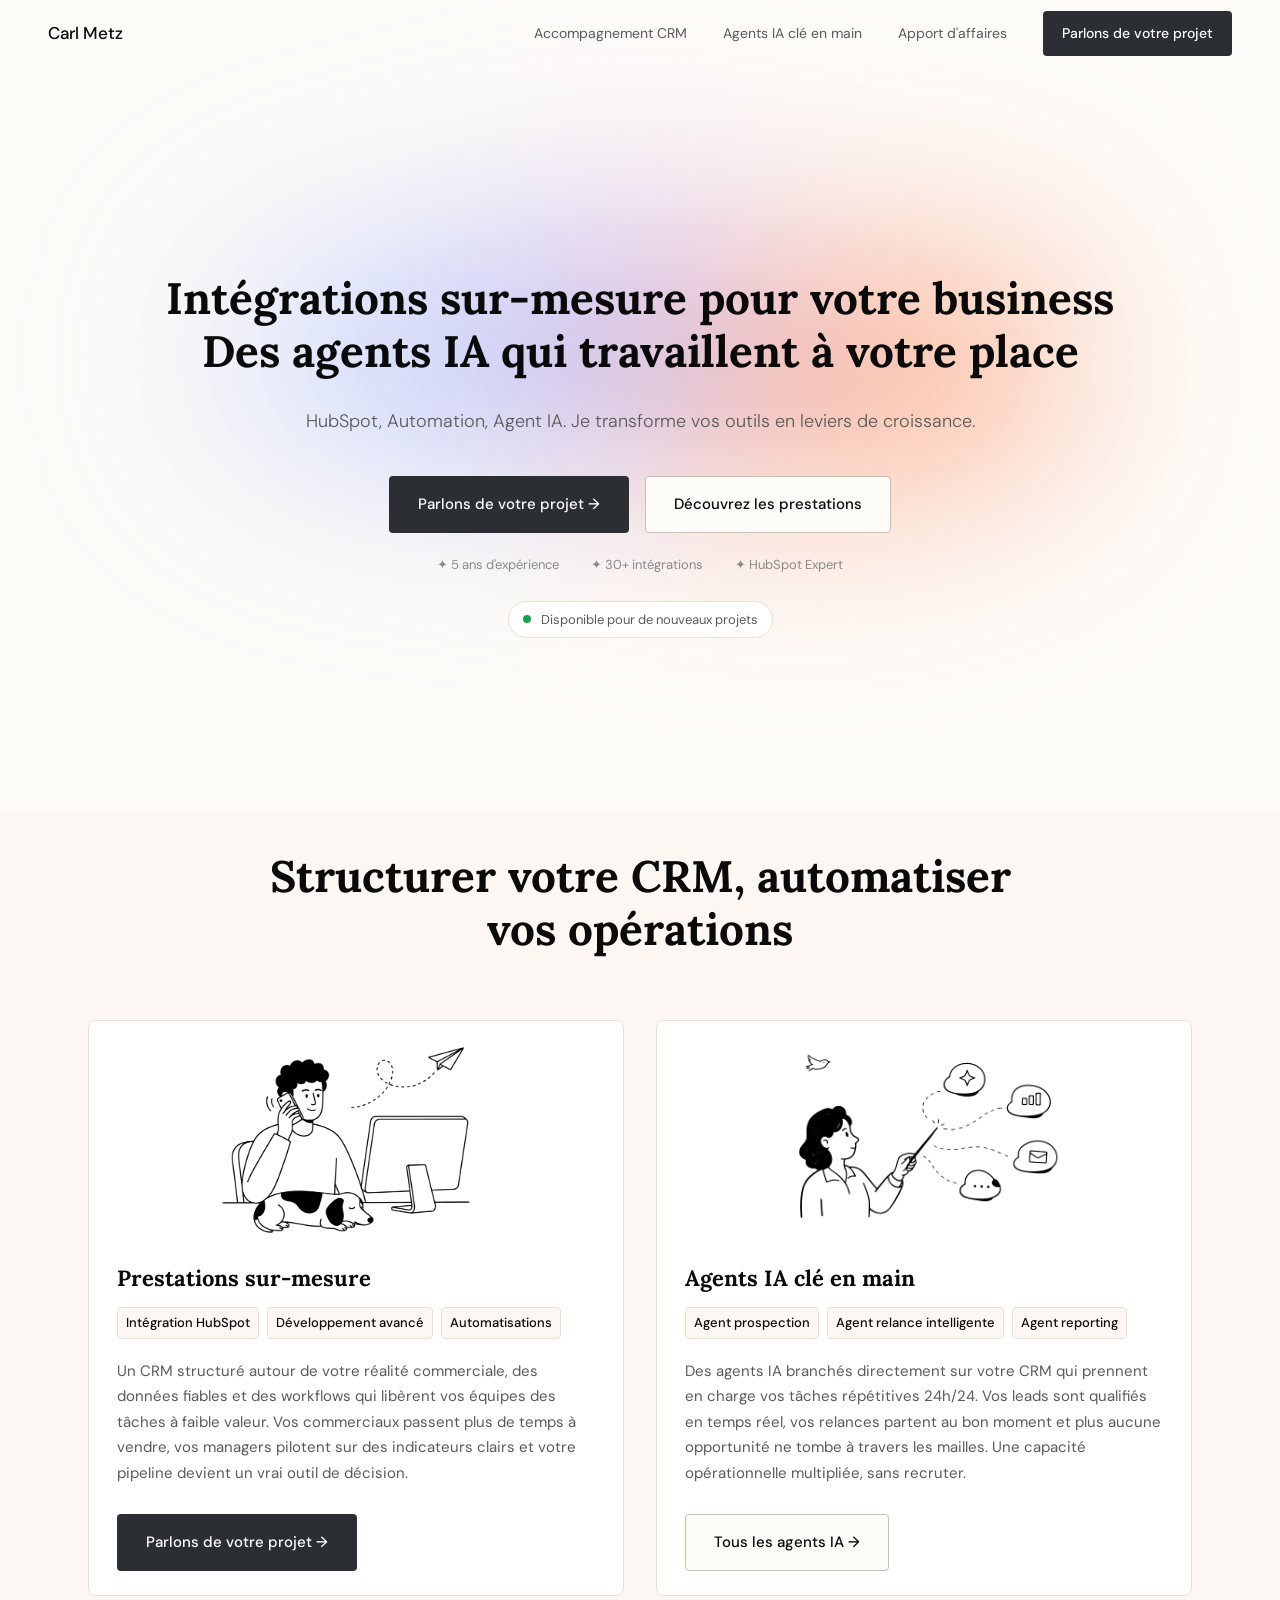
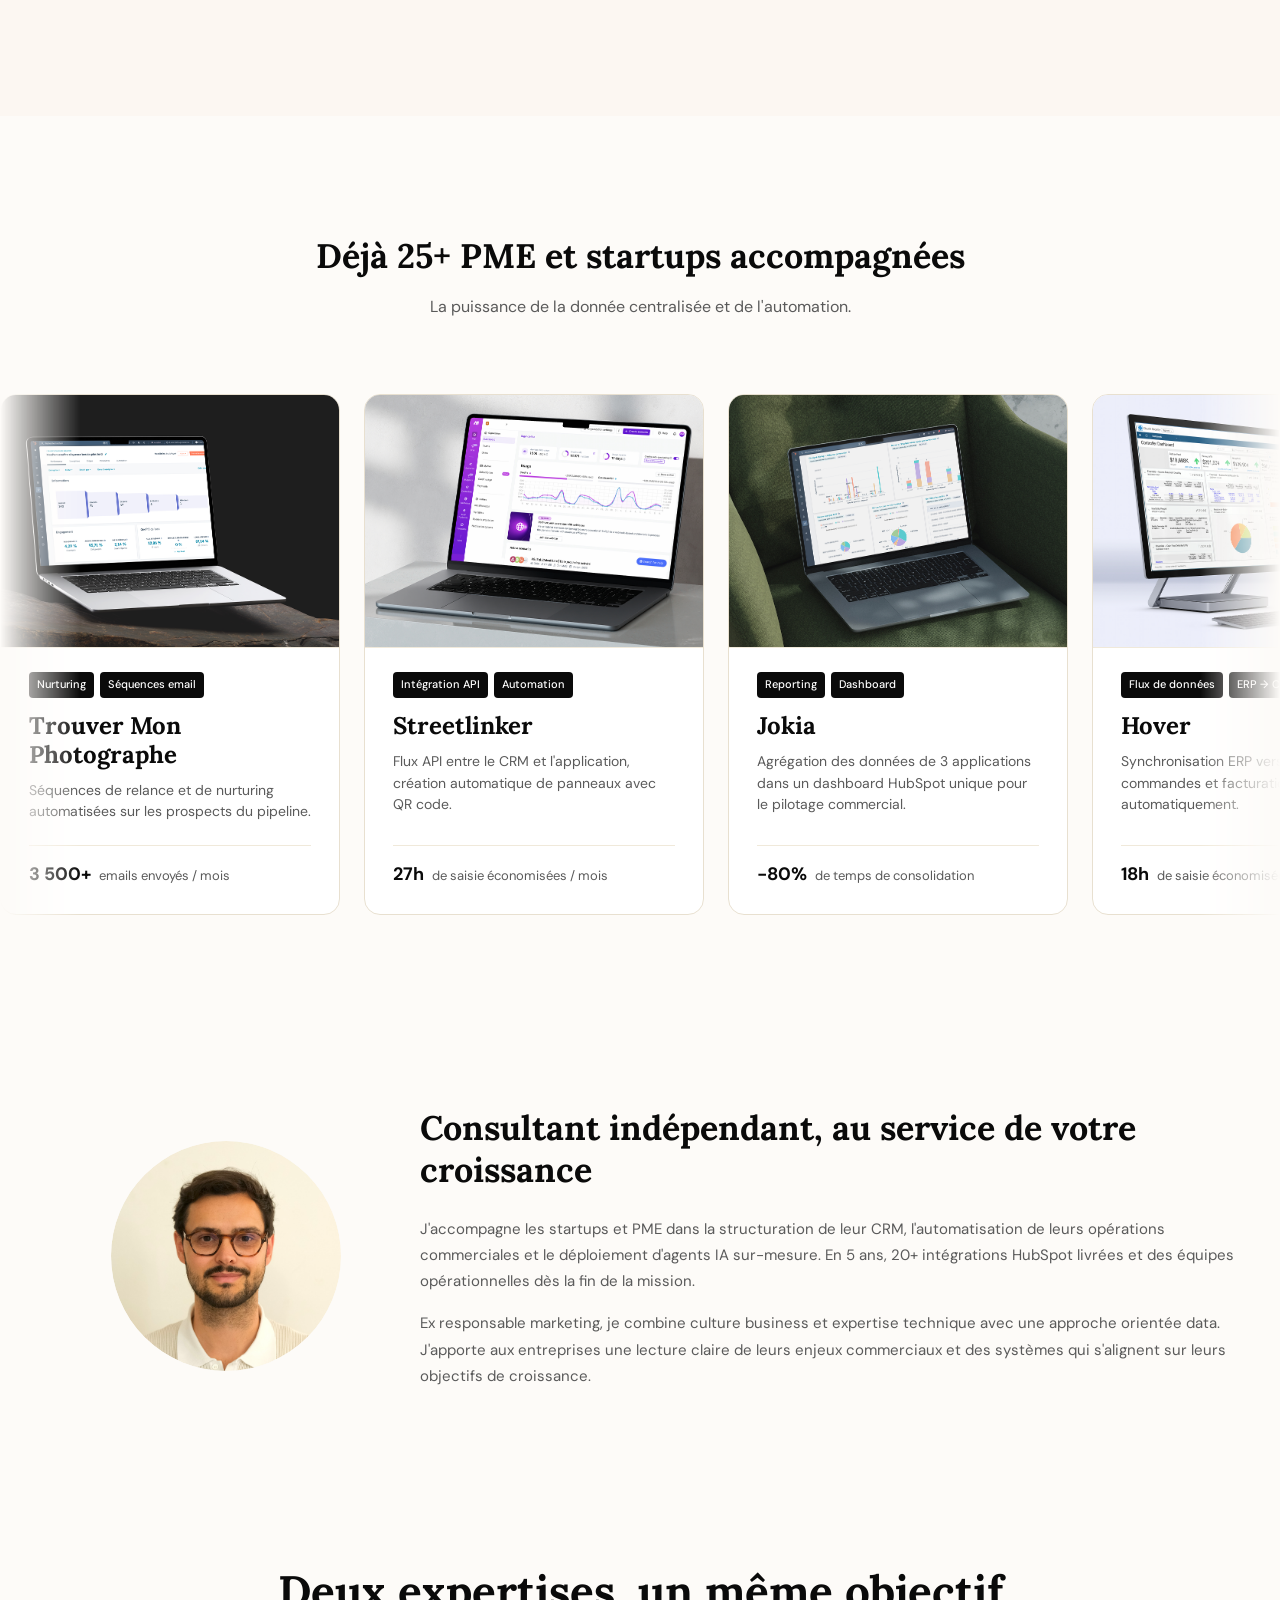
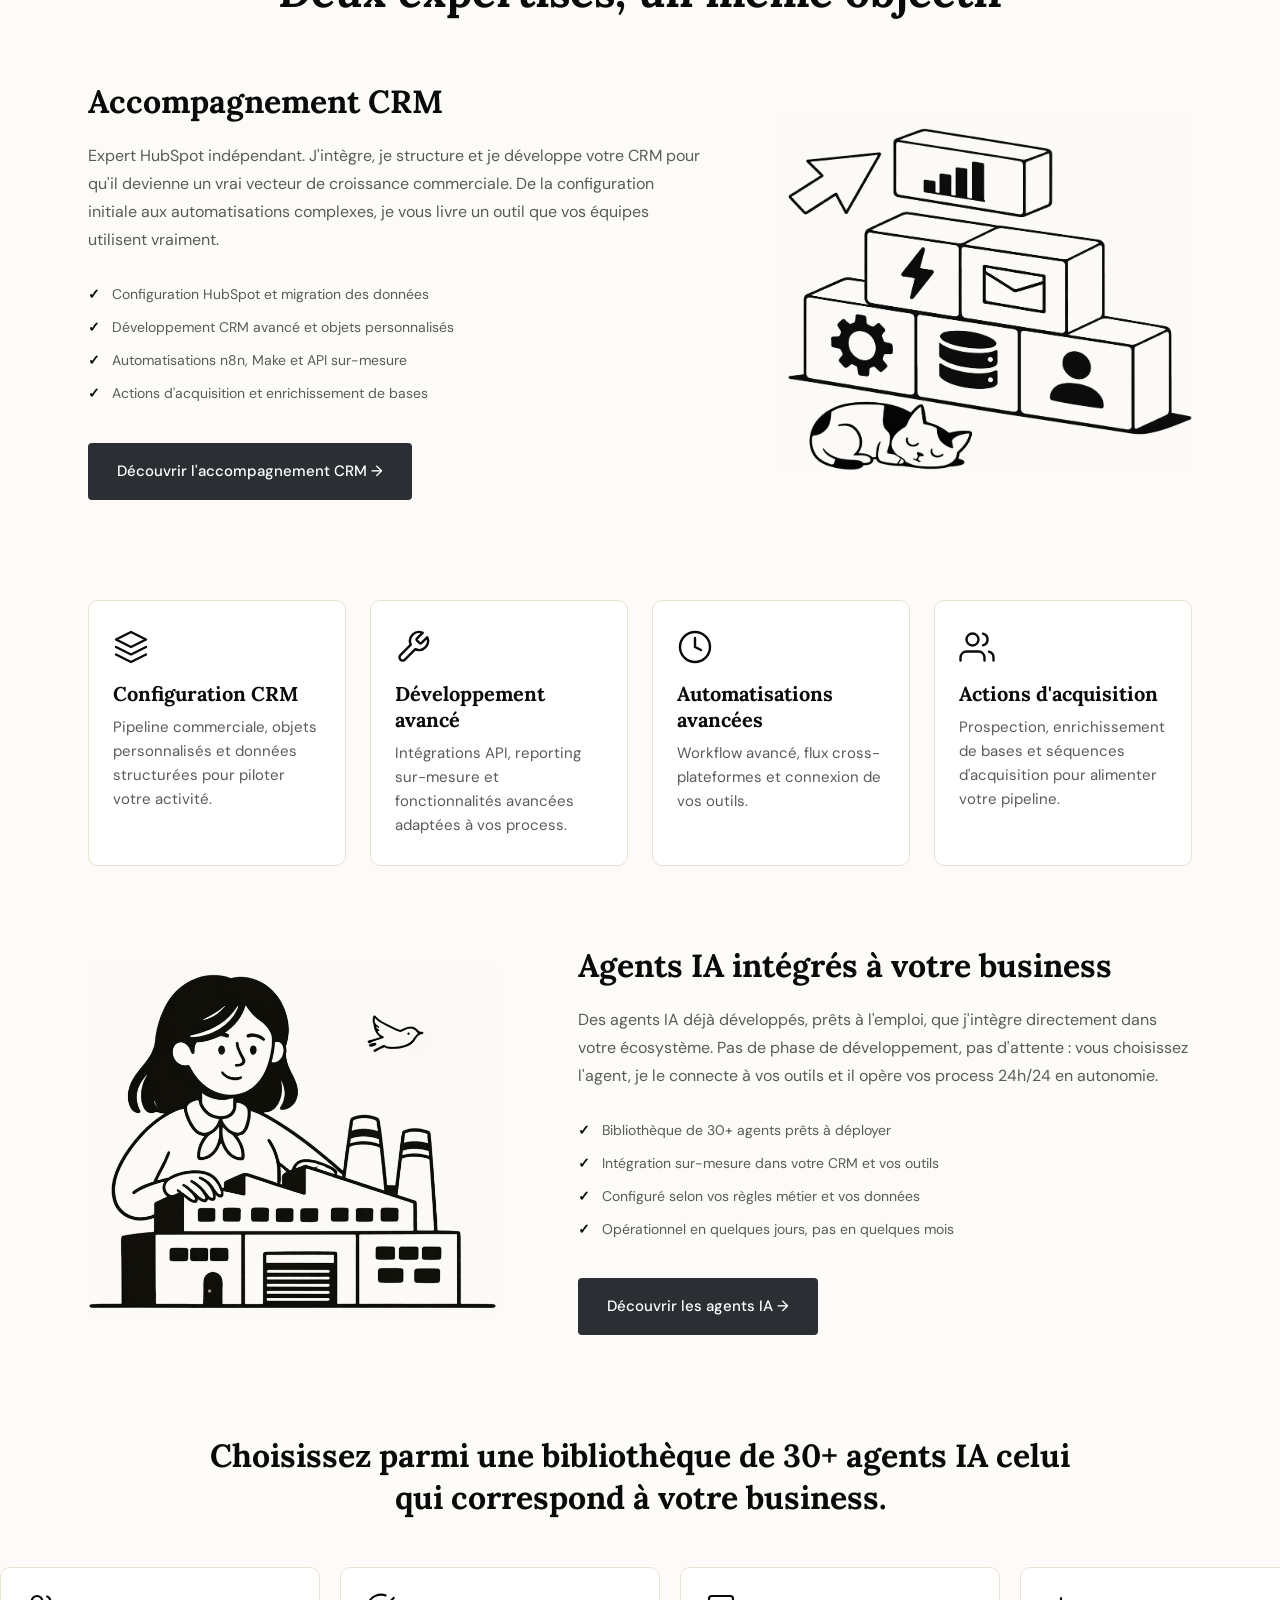
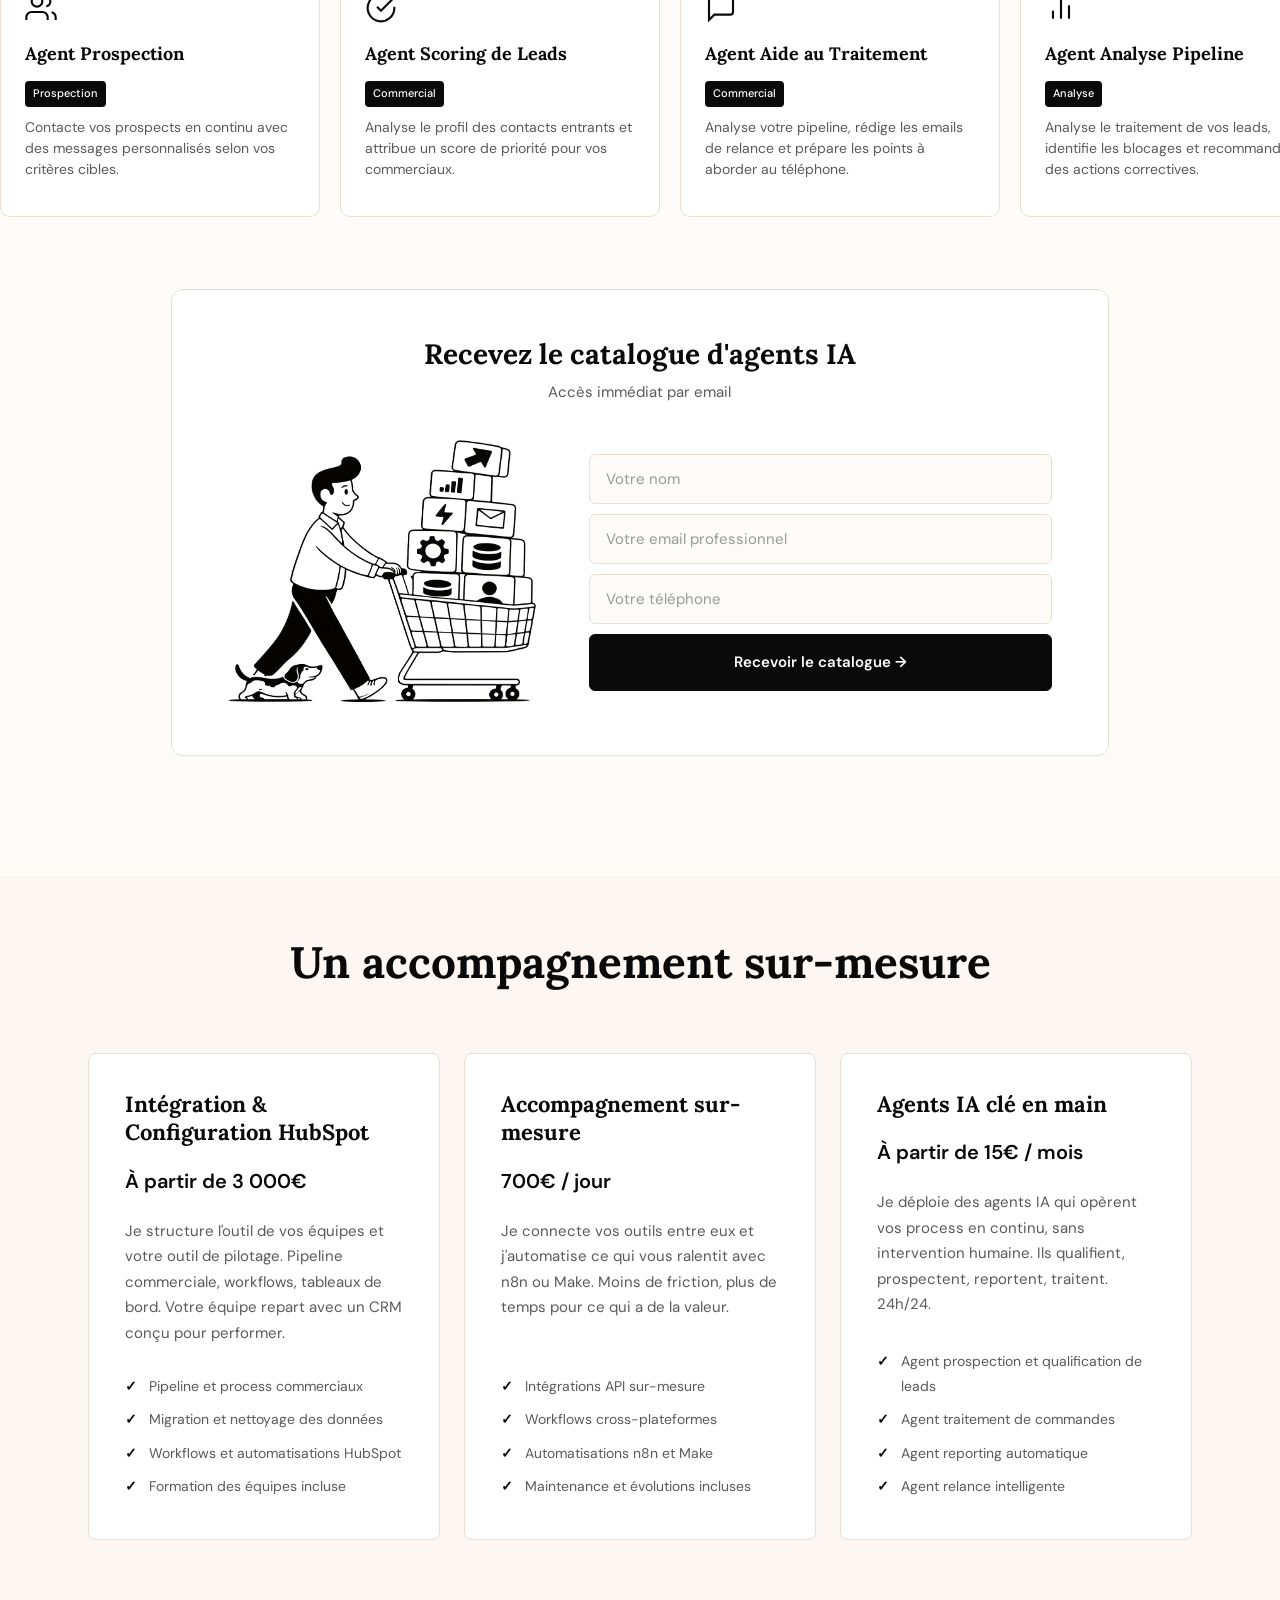
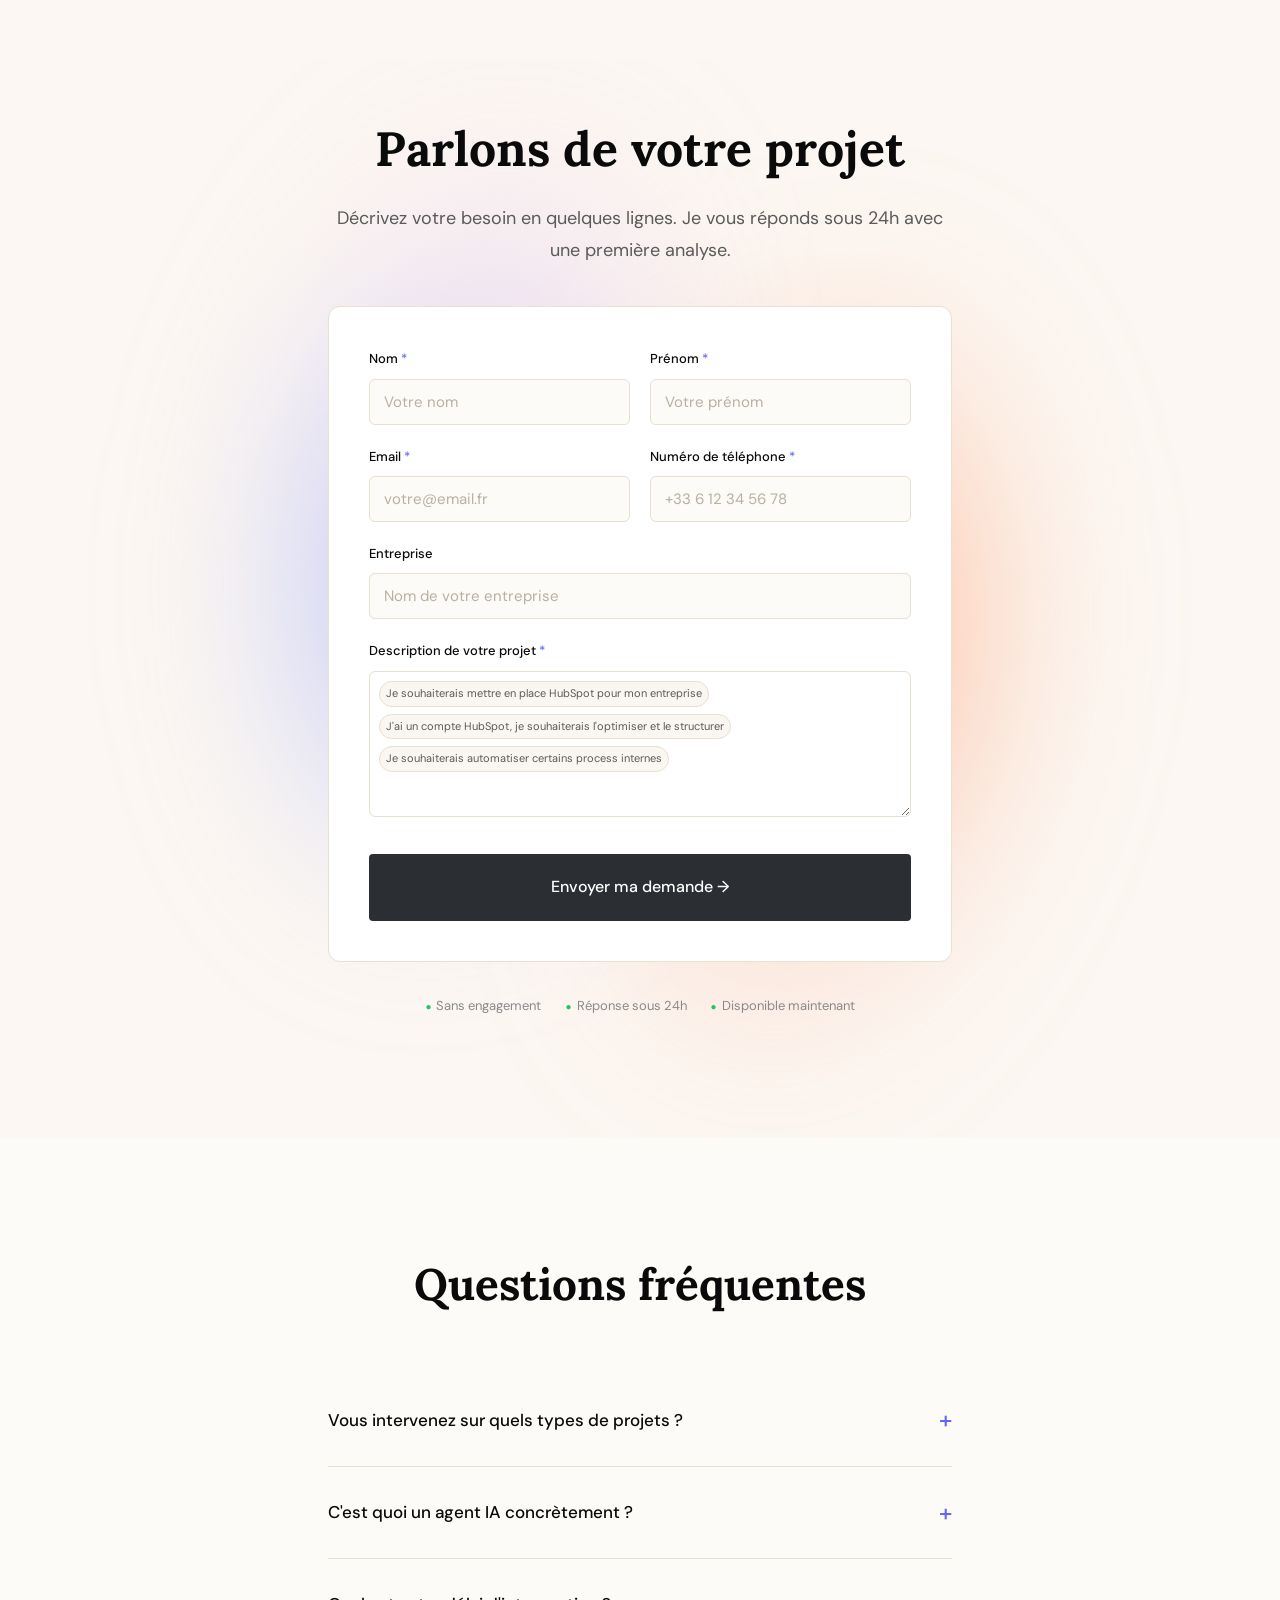
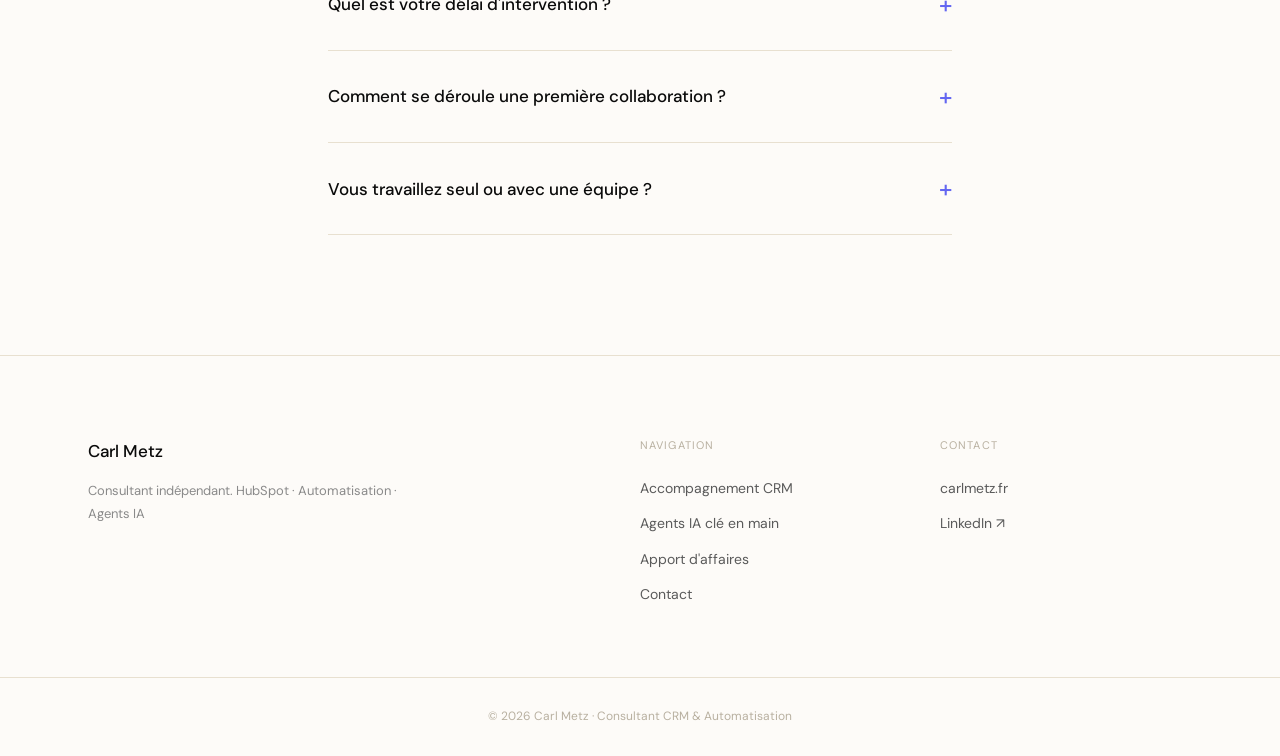
==== commit 9549d6b3: "Copy polish: sur-mesure, contact gap, lowercase acquisition - Replace "sur mesure" with "sur-mesure"" ====
--- a/index.html
+++ b/index.html
@@ -21,9 +21,9 @@
     <div class="header-inner">
       <a href="#" class="brand">Carl Metz</a>
       <nav class="nav-desktop">
-        <a href="accompagnement-crm.html">Accompagnement CRM</a>
+        <a href="accompagnement-crm/">Accompagnement CRM</a>
         <a href="#agents-ia">Agents IA clé en main</a>
-        <a href="apport-affaires.html">Apport d'affaires</a>
+        <a href="apport-affaires/">Apport d'affaires</a>
         <a href="#contact" class="btn btn-primary btn-sm">Parlons de votre projet</a>
       </nav>
       <button class="nav-toggle" aria-label="Menu">
@@ -31,9 +31,9 @@
       </button>
     </div>
     <div class="nav-mobile">
-      <a href="accompagnement-crm.html">Accompagnement CRM</a>
+      <a href="accompagnement-crm/">Accompagnement CRM</a>
       <a href="#agents-ia">Agents IA clé en main</a>
-      <a href="apport-affaires.html">Apport d'affaires</a>
+      <a href="apport-affaires/">Apport d'affaires</a>
       <a href="#contact">Parlons de votre projet</a>
     </div>
   </header>
@@ -41,7 +41,7 @@
   <!-- HERO -->
   <section class="hero reveal">
     <div class="container hero-centered">
-      <h1>Intégrations sur mesure pour votre business<br>Des agents IA qui travaillent à votre place</h1>
+      <h1>Intégrations sur-mesure pour votre business<br>Des agents IA qui travaillent à votre place</h1>
       <p class="lede">HubSpot, Automation, Agent IA. Je transforme vos outils en leviers de croissance.</p>
       <div class="hero-ctas">
         <a href="#contact" class="btn btn-primary">Parlons de votre projet →</a>
@@ -68,9 +68,9 @@
       <div class="grid-2">
         <div class="card expertise-card">
           <div class="expertise-visual expertise-visual--plain">
-            <img src="Asset/CRMV2.jpg" alt="Prestations sur mesure" class="expertise-visual-img expertise-visual-img--darken">
-          </div>
-          <h3>Prestations sur mesure</h3>
+            <img src="Asset/CRMV2.jpg" alt="Prestations sur-mesure" class="expertise-visual-img expertise-visual-img--darken">
+          </div>
+          <h3>Prestations sur-mesure</h3>
           <div class="expertise-tags">
             <span>Intégration HubSpot</span>
             <span>Développement avancé</span>
@@ -233,7 +233,7 @@
       </div>
       <div class="about-text">
         <h2>Consultant indépendant, au service de votre croissance</h2>
-        <p>J'accompagne les startups et PME dans la structuration de leur CRM, l'automatisation de leurs opérations commerciales et le déploiement d'agents IA sur mesure. En 5 ans, 20+ intégrations HubSpot livrées et des équipes opérationnelles dès la fin de la mission.</p>
+        <p>J'accompagne les startups et PME dans la structuration de leur CRM, l'automatisation de leurs opérations commerciales et le déploiement d'agents IA sur-mesure. En 5 ans, 20+ intégrations HubSpot livrées et des équipes opérationnelles dès la fin de la mission.</p>
         <p>Ex responsable marketing, je combine culture business et expertise technique avec une approche orientée data. J'apporte aux entreprises une lecture claire de leurs enjeux commerciaux et des systèmes qui s'alignent sur leurs objectifs de croissance.</p>
       </div>
     </div>
@@ -256,7 +256,7 @@
             <li>Automatisations n8n, Make et API sur-mesure</li>
             <li>Actions d'acquisition et enrichissement de bases</li>
           </ul>
-          <a href="accompagnement-crm.html" class="btn btn-primary" style="margin-top:32px;">Découvrir l'accompagnement CRM →</a>
+          <a href="accompagnement-crm/" class="btn btn-primary" style="margin-top:32px;">Découvrir l'accompagnement CRM →</a>
         </div>
         <div class="presta-visual presta-visual--plain">
           <img src="Asset/CRM Brique V2.png" alt="Accompagnement CRM" class="presta-visual-img--darken">
@@ -277,7 +277,7 @@
             <svg viewBox="0 0 24 24" fill="none" stroke="currentColor" stroke-width="1.6" stroke-linecap="round" stroke-linejoin="round"><path d="M14.7 6.3a1 1 0 0 0 0 1.4l1.6 1.6a1 1 0 0 0 1.4 0l3.77-3.77a6 6 0 0 1-7.94 7.94l-6.91 6.91a2.12 2.12 0 0 1-3-3l6.91-6.91a6 6 0 0 1 7.94-7.94l-3.76 3.76z"/></svg>
           </div>
           <h4>Développement avancé</h4>
-          <p>Intégrations API, reporting sur mesure et fonctionnalités avancées adaptées à vos process.</p>
+          <p>Intégrations API, reporting sur-mesure et fonctionnalités avancées adaptées à vos process.</p>
         </div>
         <div class="presta-card">
           <div class="presta-card-icon">
@@ -290,7 +290,7 @@
           <div class="presta-card-icon">
             <svg viewBox="0 0 24 24" fill="none" stroke="currentColor" stroke-width="1.6" stroke-linecap="round" stroke-linejoin="round"><path d="M17 21v-2a4 4 0 0 0-4-4H5a4 4 0 0 0-4 4v2"/><circle cx="9" cy="7" r="4"/><path d="M23 21v-2a4 4 0 0 0-3-3.87"/><path d="M16 3.13a4 4 0 0 1 0 7.75"/></svg>
           </div>
-          <h4>Actions d'Acquisition</h4>
+          <h4>Actions d'acquisition</h4>
           <p>Prospection, enrichissement de bases et séquences d'acquisition pour alimenter votre pipeline.</p>
         </div>
       </div>
@@ -301,7 +301,7 @@
           <p>Des agents IA déjà développés, prêts à l'emploi, que j'intègre directement dans votre écosystème. Pas de phase de développement, pas d'attente : vous choisissez l'agent, je le connecte à vos outils et il opère vos process 24h/24 en autonomie.</p>
           <ul class="checks">
             <li>Bibliothèque de 30+ agents prêts à déployer</li>
-            <li>Intégration sur mesure dans votre CRM et vos outils</li>
+            <li>Intégration sur-mesure dans votre CRM et vos outils</li>
             <li>Configuré selon vos règles métier et vos données</li>
             <li>Opérationnel en quelques jours, pas en quelques mois</li>
           </ul>
@@ -466,7 +466,7 @@
   <section id="offres" class="section section-alt reveal" style="padding-top: 60px;">
     <div class="container">
       <div class="section-head">
-        <h2 class="section-title centered">Un accompagnement sur mesure</h2>
+        <h2 class="section-title centered">Un accompagnement sur-mesure</h2>
       </div>
       <div class="grid-3">
         <div class="offer-card">
@@ -481,7 +481,7 @@
           </ul>
         </div>
         <div class="offer-card">
-          <h3>Accompagnement sur mesure</h3>
+          <h3>Accompagnement sur-mesure</h3>
           <div class="price">700€ / jour</div>
           <p>Je connecte vos outils entre eux et j'automatise ce qui vous ralentit avec n8n ou Make. Moins de friction, plus de temps pour ce qui a de la valeur.</p>
           <ul class="checks">
@@ -549,9 +549,9 @@
       <div>
         <p class="footer-head">Navigation</p>
         <ul>
-          <li><a href="accompagnement-crm.html">Accompagnement CRM</a></li>
-          <li><a href="index.html#agents-ia">Agents IA clé en main</a></li>
-          <li><a href="apport-affaires.html">Apport d'affaires</a></li>
+          <li><a href="accompagnement-crm/">Accompagnement CRM</a></li>
+          <li><a href="#agents-ia">Agents IA clé en main</a></li>
+          <li><a href="apport-affaires/">Apport d'affaires</a></li>
           <li><a href="#contact">Contact</a></li>
         </ul>
       </div>
--- a/style.css
+++ b/style.css
@@ -195,13 +195,14 @@
    ============================================ */
 .hero {
   position: relative;
-  min-height: 100vh;
+  min-height: 90vh;
   display: flex;
   align-items: center;
-  padding: 140px 0 80px;
+  padding: 140px 0 40px;
   overflow: hidden;
   isolation: isolate;
 }
+.hero + .section { padding-top: 40px; }
 /* Colored gradient blobs concentrés au centre */
 .hero::before {
   content: "";
@@ -271,10 +272,14 @@
   line-height: 1.7;
   margin-bottom: 40px;
 }
+.lede strong {
+  font-weight: 700;
+  color: #333333;
+}
 .hero-ctas {
   display: flex;
   gap: 16px;
-  margin-bottom: 40px;
+  margin-bottom: 20px;
   flex-wrap: wrap;
   justify-content: center;
 }
@@ -559,19 +564,35 @@
   color: #ffffff;
   font-weight: 600;
   border: 1px solid #0a0a0a;
+  transition: background 0.4s ease, border-color 0.4s ease, transform 0.2s ease;
 }
 .btn-white:hover {
   background: #333;
 }
-@media (max-width: 768px) {
-  .catalogue-block {
-    max-width: 100%;
-    padding: 32px 24px;
-  }
-  .catalogue-content {
-    grid-template-columns: 1fr;
-  }
-}
+.btn.btn-sent {
+  background: #16a34a !important;
+  border-color: #16a34a !important;
+  color: #ffffff !important;
+  pointer-events: none;
+  animation: btn-sent-pop 0.5s ease;
+}
+.btn-check {
+  display: inline-block;
+  margin-right: 6px;
+  font-weight: 700;
+  animation: btn-check-in 0.5s cubic-bezier(0.34, 1.56, 0.64, 1);
+}
+@keyframes btn-sent-pop {
+  0%   { transform: scale(1); }
+  40%  { transform: scale(1.04); }
+  100% { transform: scale(1); }
+}
+@keyframes btn-check-in {
+  0%   { transform: scale(0) rotate(-90deg); opacity: 0; }
+  60%  { transform: scale(1.3) rotate(0deg);  opacity: 1; }
+  100% { transform: scale(1) rotate(0deg);    opacity: 1; }
+}
+/* catalogue responsive handled in main responsive block below */
 
 .presta-visual--plain {
   background: #FDFBF8;
@@ -1619,7 +1640,7 @@
   width: 32px;
   height: 32px;
   color: #0a0a0a;
-  margin-bottom: 20px;
+  margin: 0 auto 20px;
 }
 .pillar h3 {
   font-family: 'DM Sans', sans-serif;
@@ -1807,6 +1828,27 @@
 .contact-form .btn {
   margin-top: 8px;
 }
+.form-sep {
+  border: none;
+  border-top: 1px solid #E8E0D0;
+  margin: 16px 0 8px;
+}
+.form-section-title {
+  font-family: 'DM Sans', sans-serif;
+  font-size: 11px;
+  font-weight: 600;
+  color: #8a8a8a;
+  text-transform: uppercase;
+  letter-spacing: 0.1em;
+  margin: 0 0 4px;
+}
+.field-help {
+  font-family: 'DM Sans', sans-serif;
+  font-size: 12px;
+  color: #8a8a8a;
+  line-height: 1.5;
+  margin: -2px 0 6px;
+}
 
 /* ============================================
    FOOTER
@@ -1868,96 +1910,223 @@
 }
 
 /* ============================================
-   RESPONSIVE
+   RESPONSIVE — TABLET (≤1024px)
+   ============================================ */
+@media (max-width: 1024px) {
+  .container { padding: 0 32px; }
+  .header-inner { padding: 0 32px; }
+  .section { padding: 80px 0; }
+
+  .hero h1 { font-size: 38px; }
+  .section-title { font-size: 36px; }
+  .section-title.centered { font-size: 36px; }
+
+  .grid-4 { grid-template-columns: repeat(2, 1fr); }
+  .deliverables-grid { grid-template-columns: repeat(2, 1fr); }
+  .proof-metrics { grid-template-columns: repeat(2, 1fr); gap: 24px; }
+
+  .presta-block { gap: 48px; }
+
+  .about-grid { grid-template-columns: 20% 80%; gap: 40px; }
+
+  .catalogue-block { max-width: 95%; padding: 36px 32px; }
+
+  .superpower-block { flex-direction: column; align-items: flex-start; }
+  .superpower-block .btn { align-self: flex-start; }
+
+  .agent-card { width: 280px; }
+
+  .nav-desktop { gap: 24px; }
+  .nav-desktop a { font-size: 13px; }
+}
+
+/* ============================================
+   RESPONSIVE — MOBILE (≤768px)
    ============================================ */
 @media (max-width: 768px) {
-  .container { padding: 0 24px; }
-  .header-inner { padding: 0 24px; }
+  .container { padding: 0 20px; }
+  .header-inner { padding: 0 20px; }
+  .nav-mobile { padding: 24px 20px 32px; }
   .section { padding: 64px 0; }
 
   .nav-desktop { display: none; }
   .nav-toggle { display: flex; }
 
+  /* Hero */
   .hero { padding: 120px 0 60px; min-height: auto; }
+  .hero::before { width: 100%; height: 60%; filter: blur(60px); }
   .hero-centered { max-width: 100%; }
-  .hero h1 { font-size: 40px; }
-  .hero .lede { font-size: 16px; }
-  .hero-ctas { flex-direction: column; width: 100%; }
+  .hero h1 { font-size: 30px; margin-bottom: 20px; }
+  .hero .lede { font-size: 16px; margin-bottom: 28px; }
+  .hero-ctas { flex-direction: column; width: 100%; margin-bottom: 28px; }
   .hero-ctas .btn { width: 100%; text-align: center; }
-  .badges { gap: 14px; font-size: 12px; justify-content: center; }
-
+  .badges { gap: 12px; font-size: 12px; justify-content: center; flex-direction: column; align-items: center; }
+  .pill { font-size: 12px; }
+
+  /* Titles */
   .section-title,
-  .lead-left h2 { font-size: 32px; }
-  .final-title { font-size: 36px; }
-  .about-text h2 { font-size: 30px; }
-
-  .solutions-grid { grid-template-columns: 1fr; gap: 64px; }
+  .section-title.centered,
+  .lead-left h2 { font-size: 28px; }
+  .final-title { font-size: 30px; }
+  .about-text h2 { font-size: 26px; }
+  .agents-intro { font-size: 24px; }
+  .cases-title { font-size: 26px !important; white-space: normal !important; }
+
+  /* Solutions dark */
+  .solutions-grid { grid-template-columns: 1fr; gap: 48px; }
   .solutions-col { padding: 0; }
   .solutions-col + .solutions-col {
     border-left: none;
     border-top: 1px solid #1e1e1e;
-    padding-top: 64px;
+    padding-top: 48px;
   }
-  .solutions-title { font-size: 26px; }
-
-  .lead-grid { grid-template-columns: 1fr; gap: 48px; }
-  .lead-card { padding: 28px; }
-
+  .solutions-title { font-size: 24px; }
+
+  /* Lead */
+  .lead-grid { grid-template-columns: 1fr; gap: 40px; }
+  .lead-card { padding: 24px; }
+
+  /* Grids */
   .grid-2, .grid-3, .grid-4 { grid-template-columns: 1fr; }
-  .proof-metrics { grid-template-columns: repeat(2, 1fr); gap: 24px; }
-  .deliverables-grid { grid-template-columns: 1fr 1fr; }
-  .pillars { flex-direction: column; gap: 32px; }
-  .pillar { padding: 0; }
+  .deliverables-grid { grid-template-columns: 1fr; }
+  .proof-metrics { grid-template-columns: repeat(2, 1fr); gap: 20px; }
+
+  /* Pillars */
+  .pillars { flex-direction: column; gap: 28px; }
+  .pillar { padding: 0; text-align: left; }
   .pillar-sep { width: 100%; height: 1px; }
-  .case-card { flex: 0 0 280px; }
+  .pillar-icon { margin-bottom: 12px; }
+
+  /* Cases */
+  .case-card { flex: 0 0 260px; }
+
+  /* About */
   .about-grid {
     grid-template-columns: 1fr;
-    gap: 48px;
+    gap: 32px;
+    text-align: center;
   }
-
-  .metrics {
-    flex-direction: column;
-    gap: 48px;
-  }
+  .about-photo { order: -1; }
+  .about-photo .photo-frame { max-width: 150px; }
+
+  /* Metrics */
+  .metrics { flex-direction: column; gap: 32px; }
   .metric {
     border-right: none;
     border-bottom: 1px solid #E8E0D0;
-    padding: 0 0 32px 0;
+    padding: 0 0 24px 0;
   }
   .metric:last-child { border-bottom: none; padding-bottom: 0; }
-  .metric-num { font-size: 44px; }
-
-  .logos-row { gap: 12px; }
-  .logo-placeholder { width: 100px; height: 36px; }
-
-  .footer-grid {
-    grid-template-columns: 1fr;
-    gap: 36px;
-  }
-
+  .metric-num { font-size: 40px; }
+
+  /* Logos */
+  .logos-row { gap: 10px; }
+  .logo-placeholder { width: 90px; height: 32px; }
+
+  /* Footer */
+  .footer-grid { grid-template-columns: 1fr; gap: 32px; }
+
+  /* Buttons */
   .btn { width: 100%; text-align: center; }
   .btn-sm { width: auto; }
-  .reassurance { flex-direction: column; gap: 10px; }
-
-  .contact-form { padding: 24px; }
-  .form-row { grid-template-columns: 1fr; gap: 20px; }
-
+
+  /* Contact */
+  .reassurance { flex-direction: column; gap: 8px; align-items: center; }
+  .contact-form { padding: 20px; }
+  .form-row { grid-template-columns: 1fr; gap: 16px; }
+  #contact { scroll-margin-top: 40px; padding-top: 60px; }
+  #contact::before,
+  #contact::after { width: 60%; filter: blur(50px); }
+
+  /* Presta blocks */
   .presta-block {
     grid-template-columns: 1fr;
-    gap: 32px;
-    margin-bottom: 64px;
+    gap: 24px;
+    margin-bottom: 48px;
   }
+  .presta-block.reverse { grid-template-columns: 1fr; }
   .presta-block.reverse .presta-text { order: 0; }
   .presta-block.reverse .presta-visual { order: 0; }
-  .presta-text h3 { font-size: 26px; }
+  .presta-text h3 { font-size: 24px; }
+  .presta-text p { font-size: 15px; }
+  .presta-cards { margin-top: 40px; margin-bottom: 48px; }
   .visual-icon { font-size: 48px; }
 
+  /* Expertise cards */
+  .expertise-card { padding: 0 20px 20px; }
+  .expertise-card h3 { font-size: 32px; }
+  .expertise-visual { width: 90%; }
+
+  /* Superpower */
+  .superpower-block {
+    flex-direction: column;
+    align-items: flex-start;
+    padding: 24px;
+    gap: 20px;
+  }
+  .superpower-block .btn { width: 100%; align-self: stretch; }
+
+  /* Catalogue */
+  .catalogue-block { max-width: 100%; padding: 28px 20px; }
+  .catalogue-content { grid-template-columns: 1fr; gap: 24px; }
+  .catalogue-visual { max-width: 200px; margin: 0 auto; }
+
+  /* Stack */
   .stack-grid { grid-template-columns: 1fr; }
 
+  /* Big intro */
   .big-intro { font-size: 16px; }
 
-  .commission-block { grid-template-columns: 1fr; gap: 40px; }
-  .commission-text h2 { font-size: 30px; }
-  .commission-num { font-size: 76px; }
-  .commission-card { padding: 40px 28px; }
-}
+  /* Commission (apport affaires) */
+  .commission-block { grid-template-columns: 1fr; gap: 32px; }
+  .commission-text h2 { font-size: 28px; }
+  .commission-num { font-size: 64px; }
+  .commission-card { padding: 32px 24px; }
+
+  /* Offers */
+  .offer-card { padding: 28px; }
+  .price { font-size: 18px; }
+
+  /* Tools marquee */
+  .tools-track img { height: 28px; max-width: 100px; }
+  .tools-track { gap: 40px; }
+
+  /* Agent cards in carousel */
+  .agent-card { width: 260px; padding: 20px; }
+  .agent-card h4 { font-size: 16px; }
+}
+
+/* ============================================
+   RESPONSIVE — SMALL MOBILE (≤480px)
+   ============================================ */
+@media (max-width: 480px) {
+  .container { padding: 0 16px; }
+  .header-inner { padding: 0 16px; }
+  .nav-mobile { padding: 20px 16px 28px; }
+
+  .hero { padding: 100px 0 48px; }
+  .hero h1 { font-size: 26px; margin-bottom: 16px; }
+  .hero .lede { font-size: 15px; margin-bottom: 24px; }
+  .hero::before { opacity: 0.7; }
+
+  .section-title,
+  .section-title.centered { font-size: 24px; }
+  .final-title { font-size: 26px; }
+  .agents-intro { font-size: 22px; }
+
+  .presta-text h3 { font-size: 22px; }
+  .expertise-card h3 { font-size: 28px; }
+  .about-text h2 { font-size: 24px; }
+
+  .case-card { flex: 0 0 240px; }
+
+  .proof-metrics { grid-template-columns: 1fr 1fr; gap: 16px; }
+  .proof-num { font-size: 32px; }
+
+  .contact-form { padding: 16px; gap: 14px; }
+  .chip { font-size: 10px; padding: 2px 5px; }
+
+  .catalogue-block h3 { font-size: 22px; }
+
+  .commission-num { font-size: 52px; }
+}
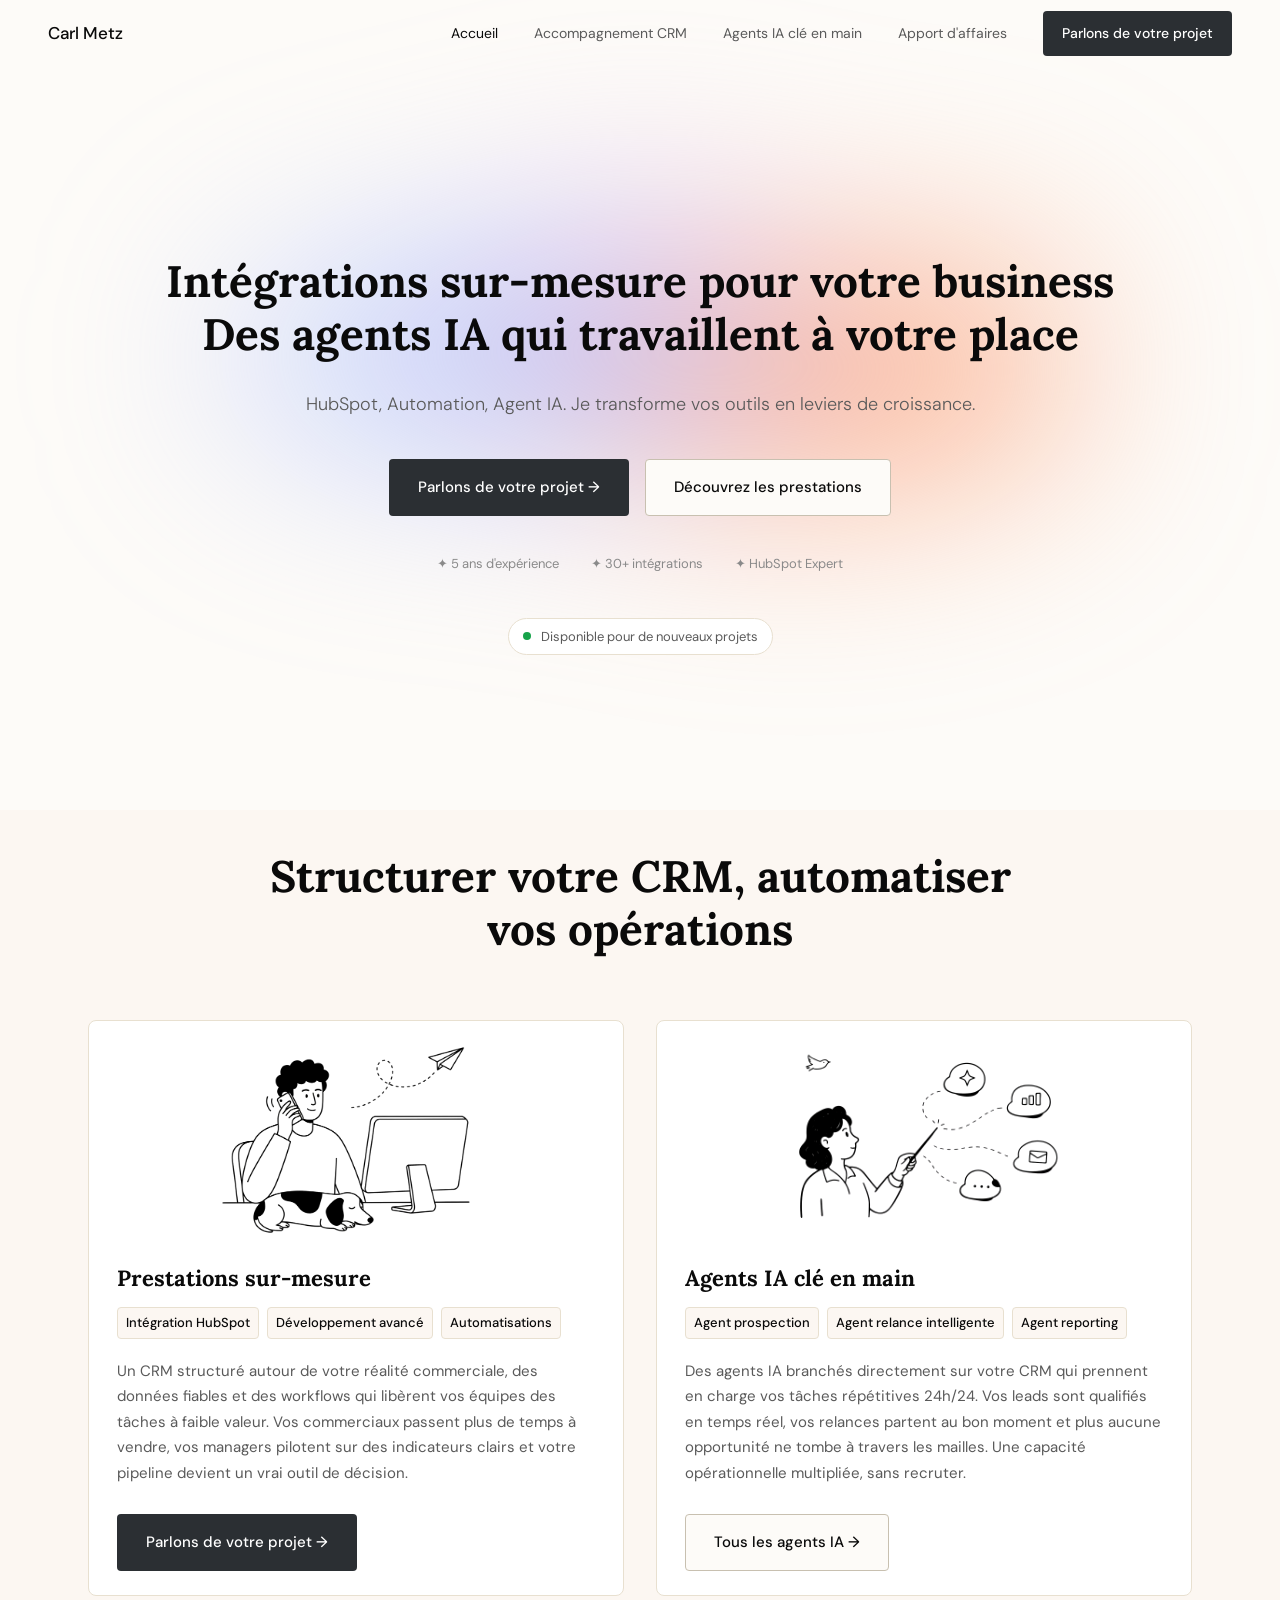
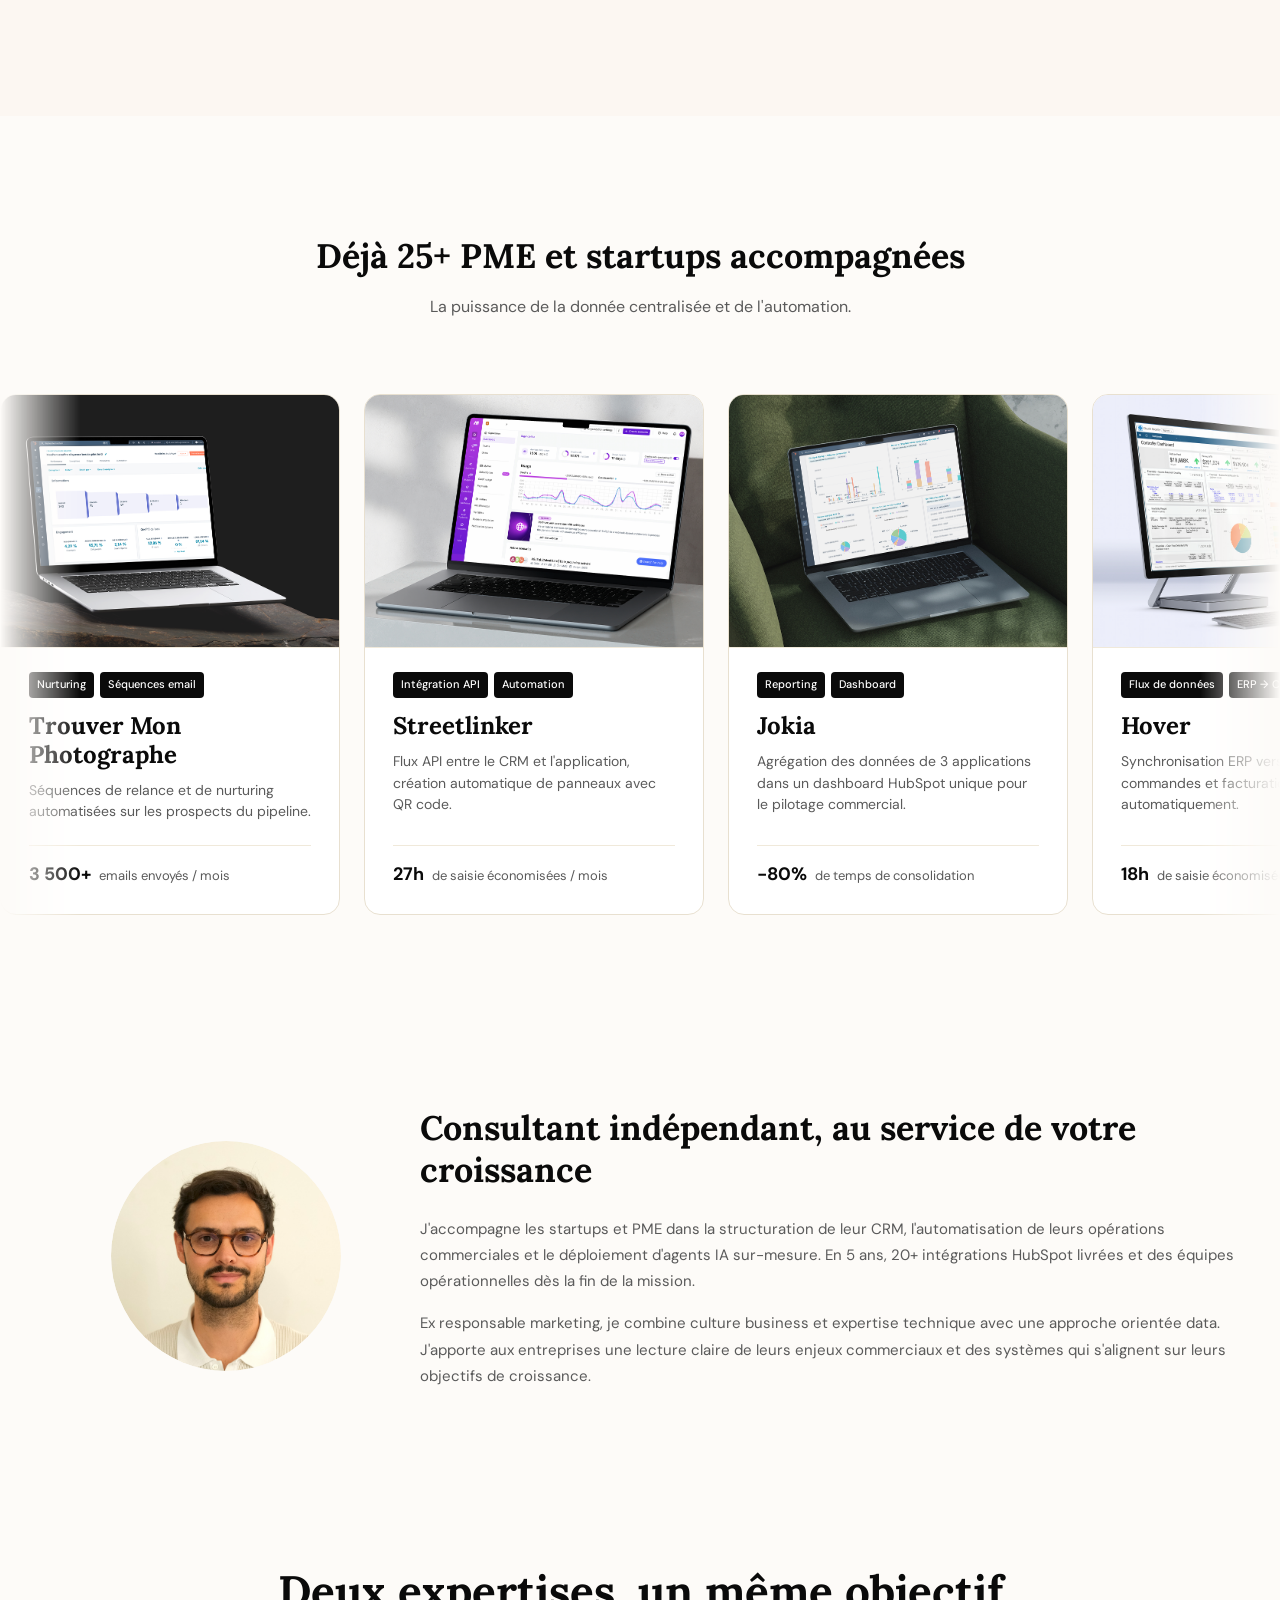
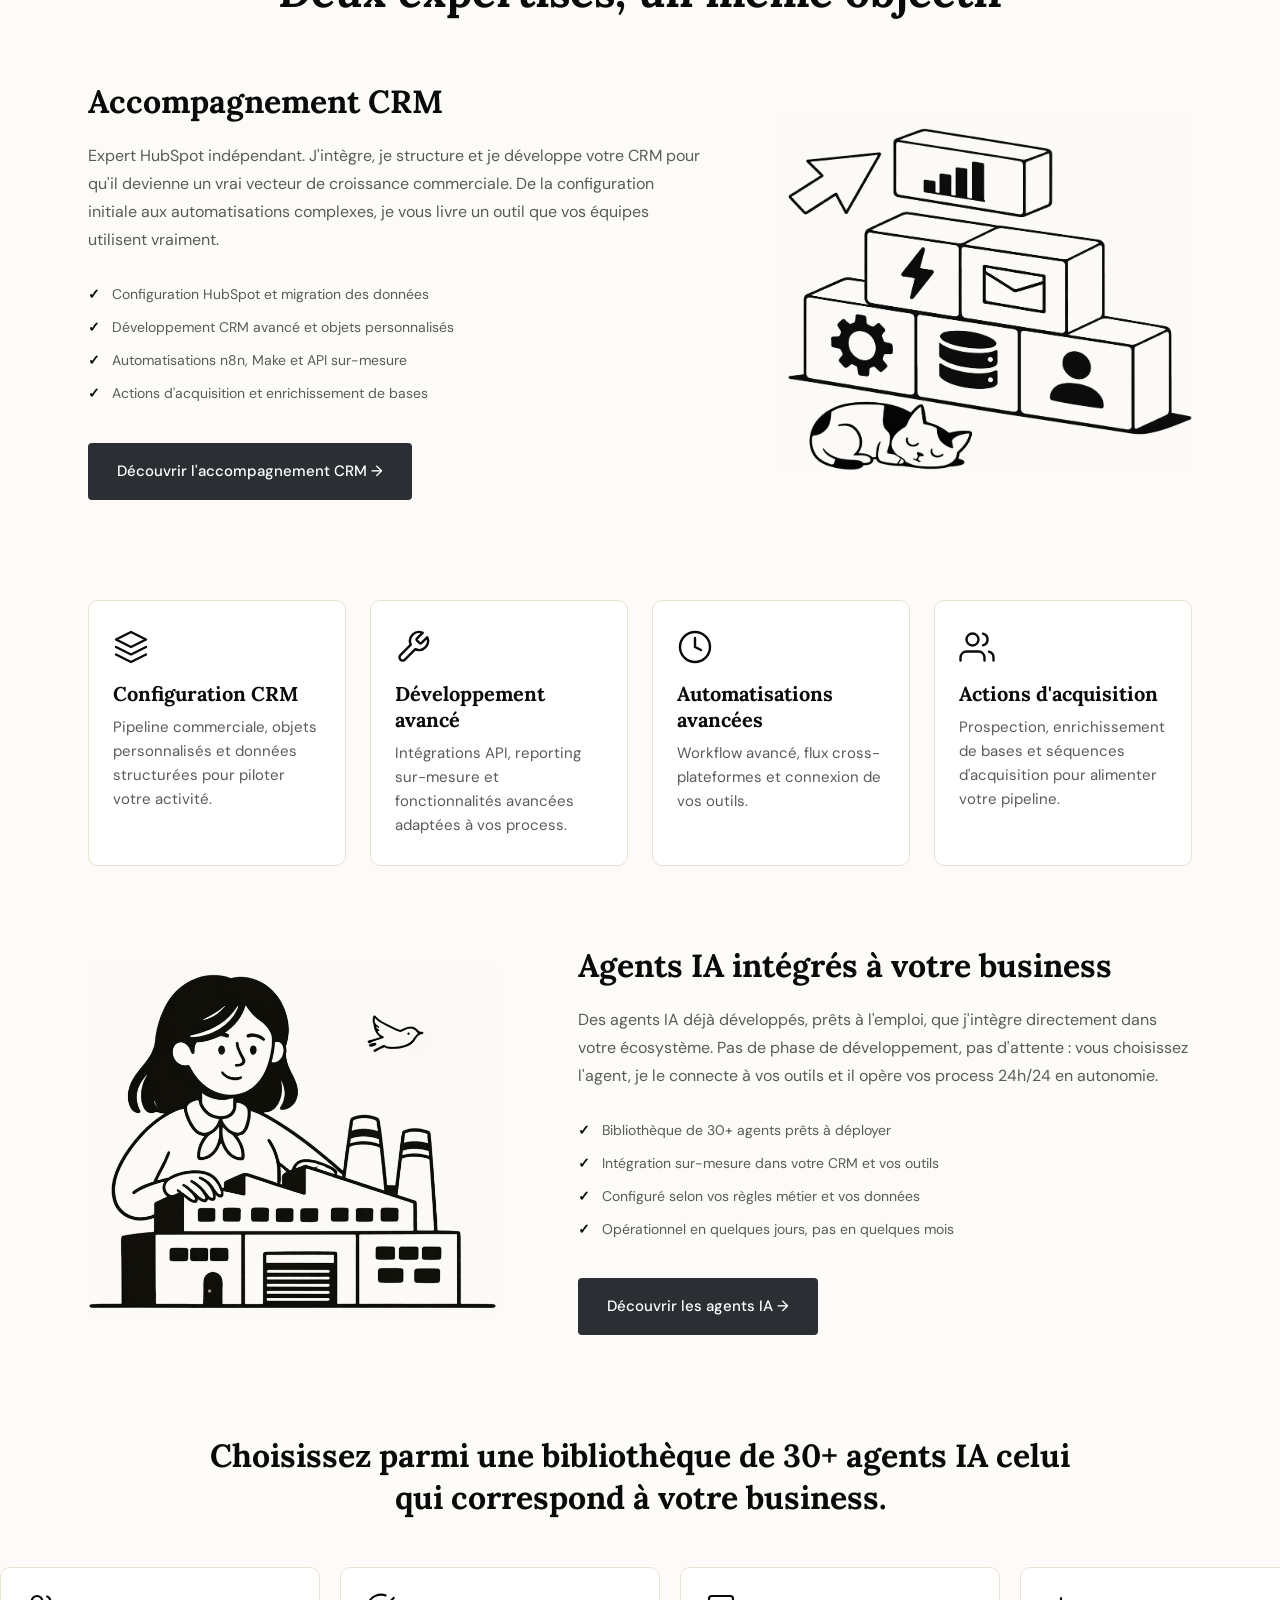
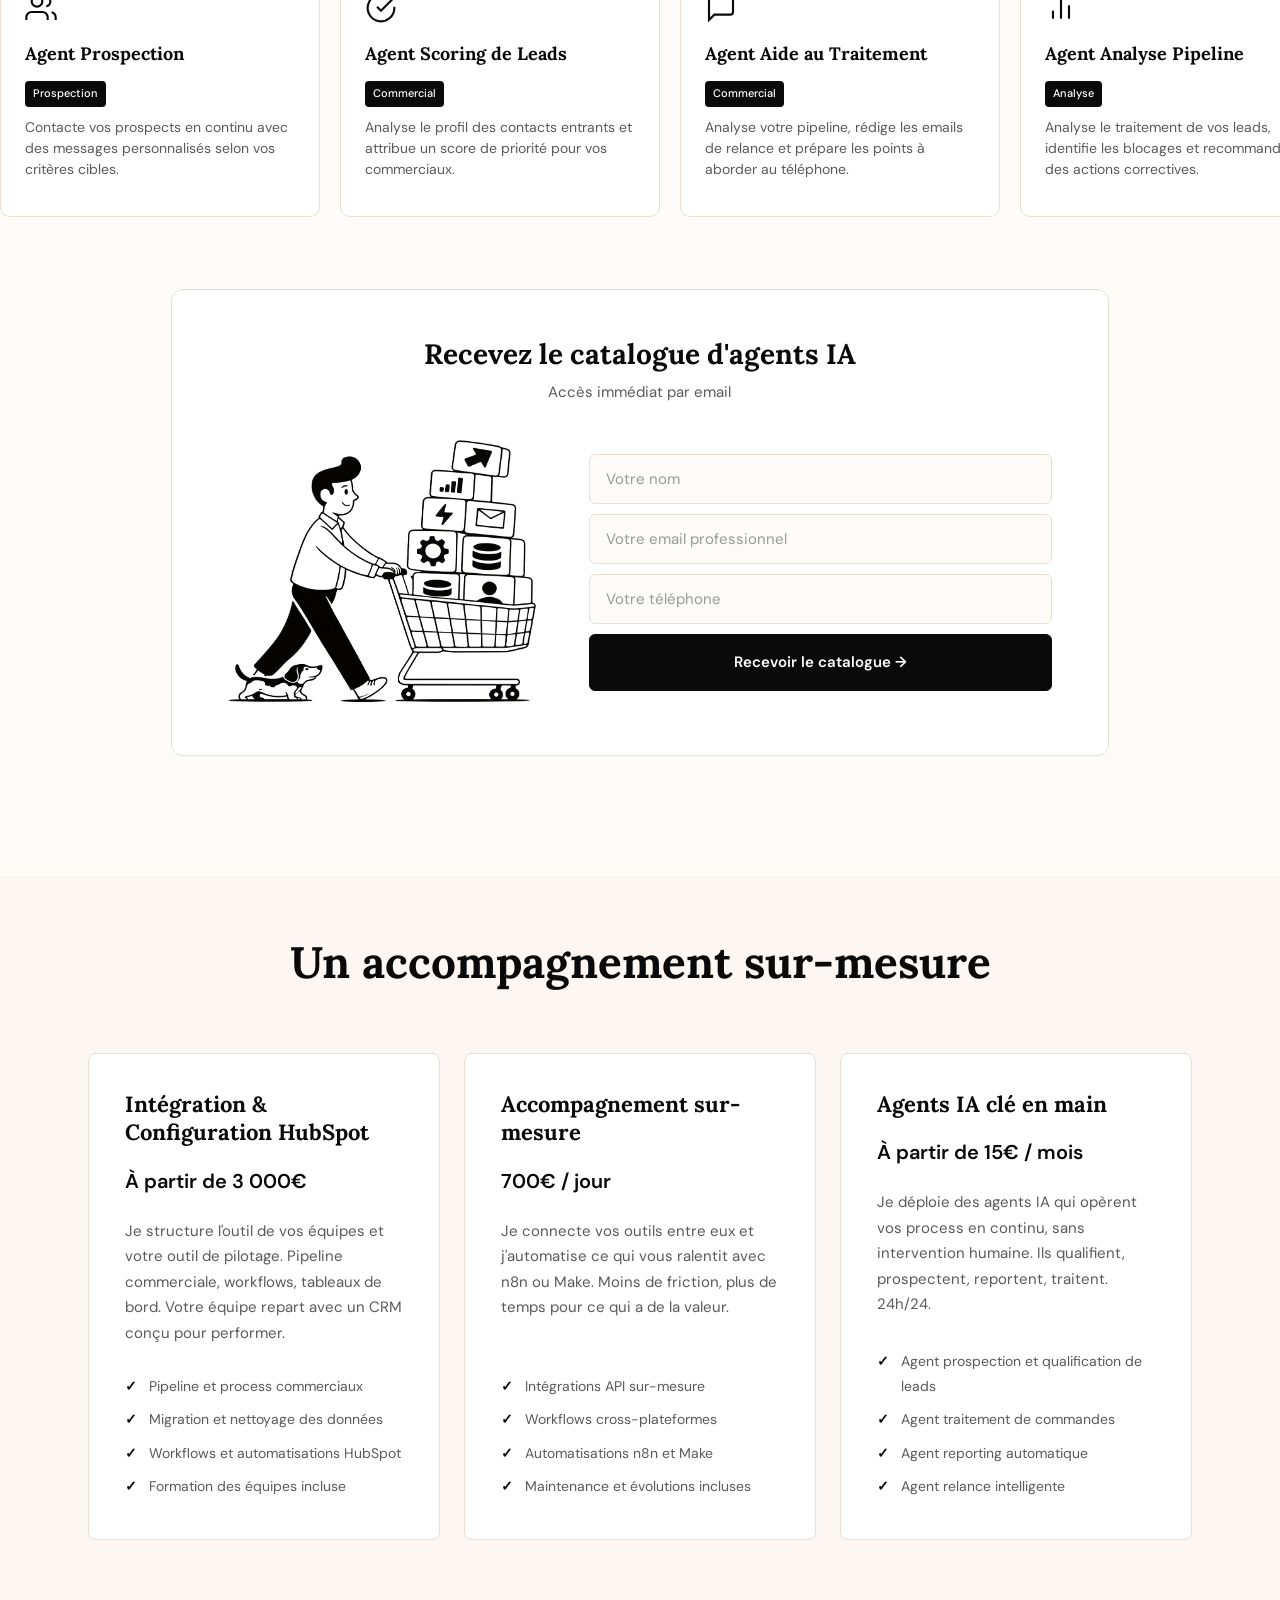
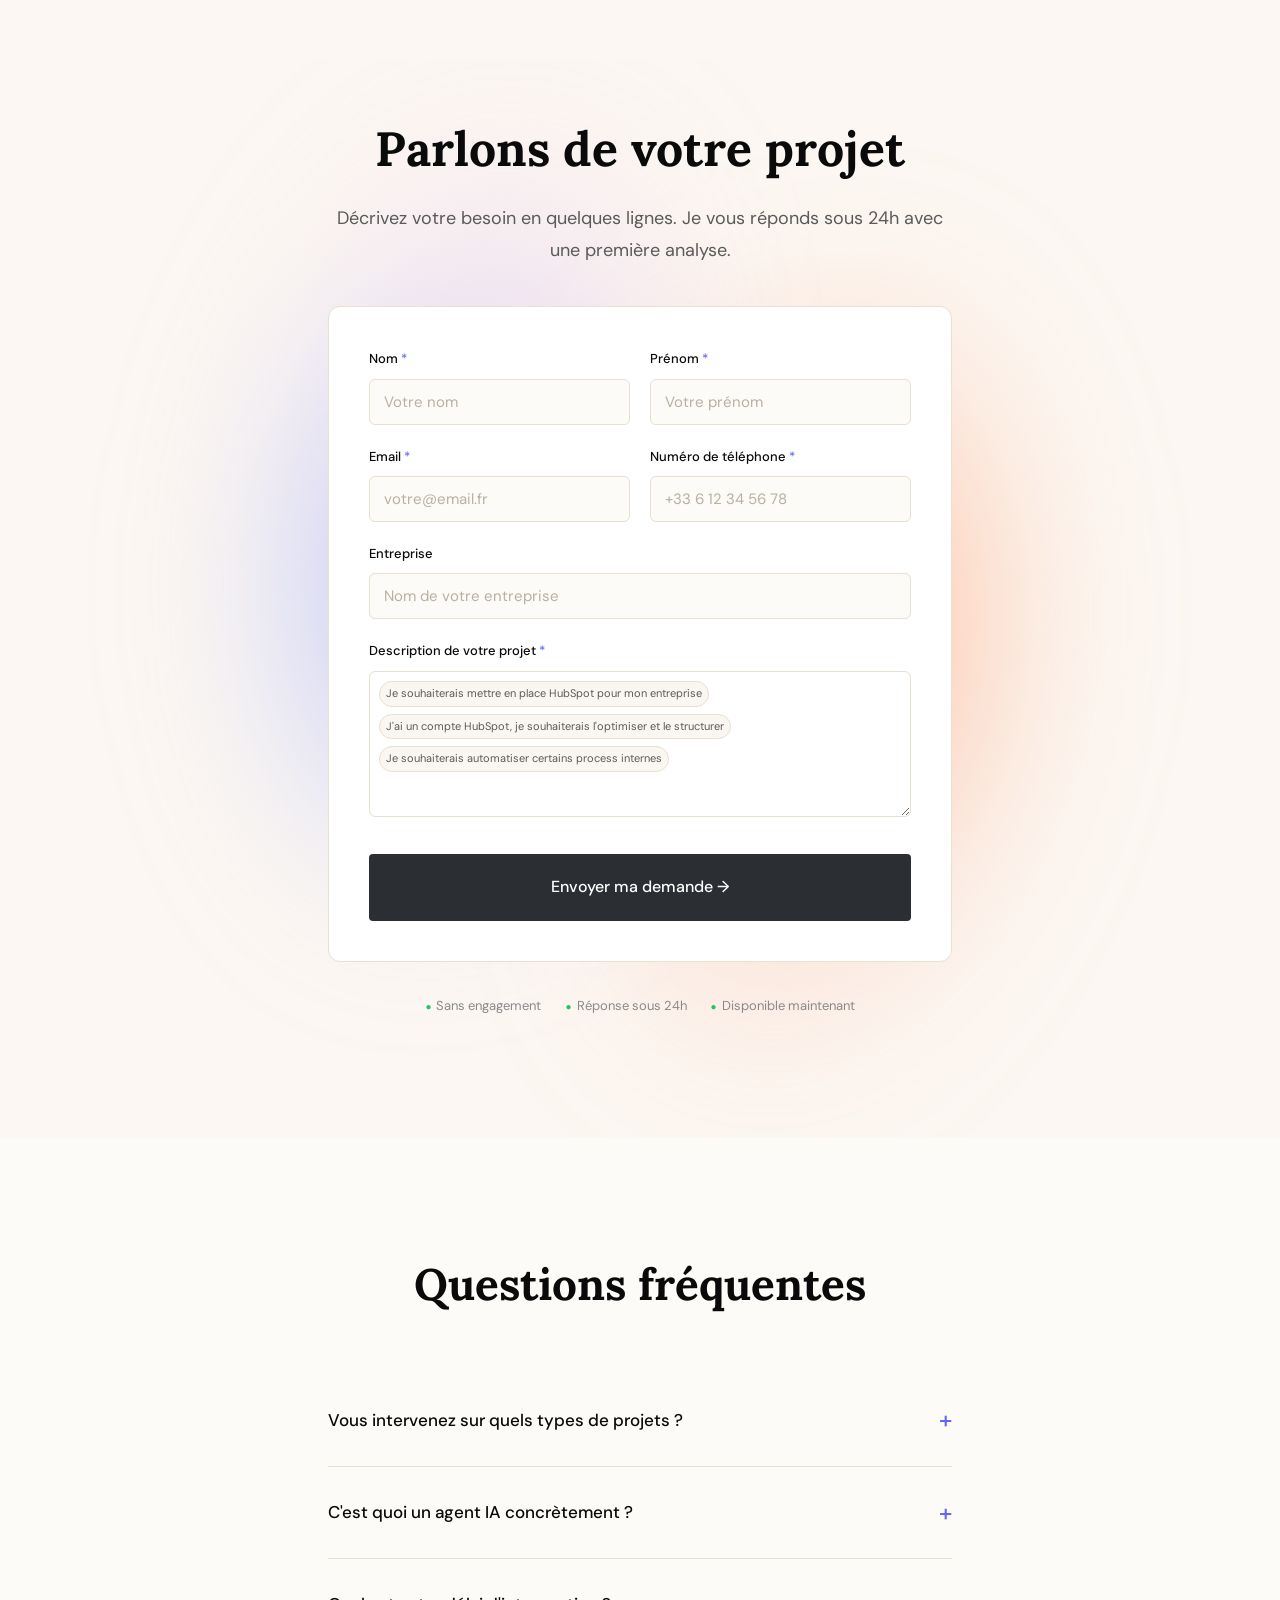
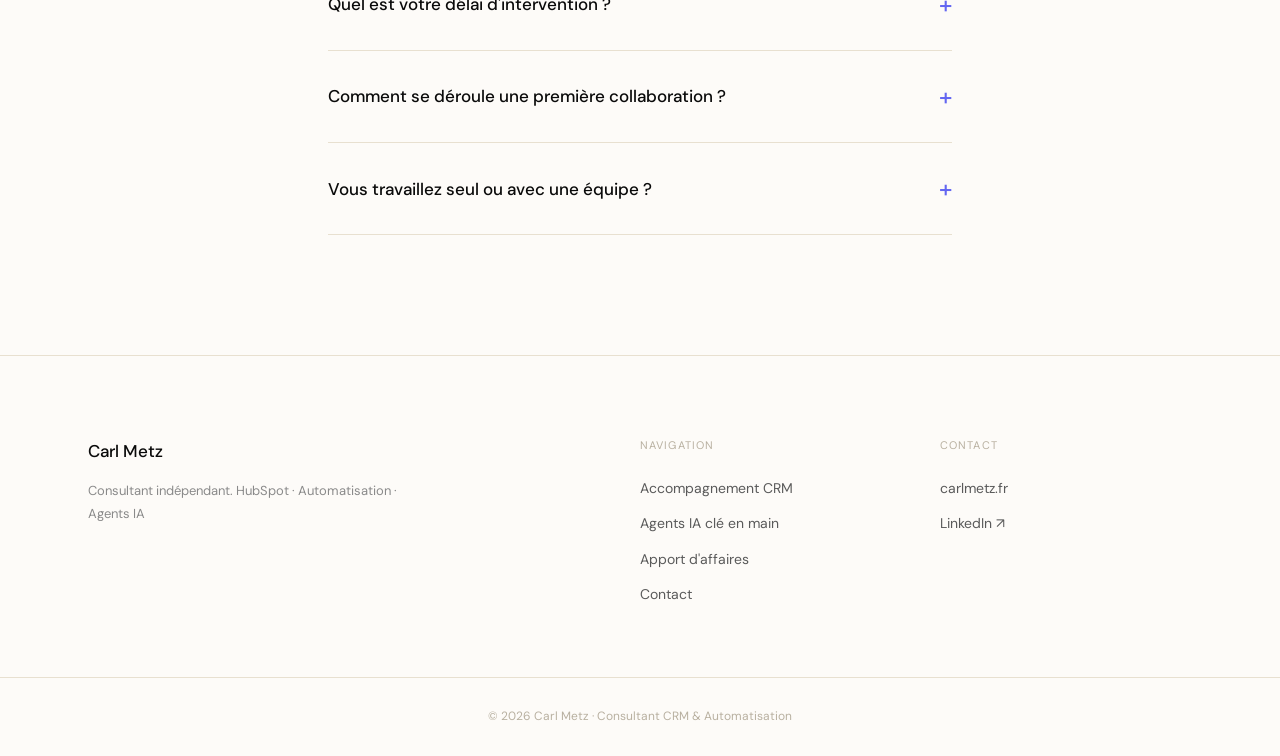
==== commit c8afb4ba: "Add favicon, og:image, full SEO meta tags, hero spacing tweaks, Accueil nav - Add favicon (cm 162px)" ====
--- a/index.html
+++ b/index.html
@@ -5,9 +5,20 @@
   <title>Carl Metz, Consultant HubSpot & Automatisation IA</title>
   <meta name="description" content="Consultant indépendant expert HubSpot, automatisation n8n et agents IA. J'aide les startups et PME B2B à transformer leurs opérations commerciales en avantage compétitif.">
   <meta name="viewport" content="width=device-width, initial-scale=1">
+  <link rel="icon" type="image/png" href="Asset/favicon/favicon 162.png">
+  <link rel="apple-touch-icon" href="Asset/favicon/favicon 162.png">
   <link rel="canonical" href="https://carlmetz.fr">
   <meta property="og:title" content="Carl Metz, Consultant HubSpot & Automatisation IA">
   <meta property="og:description" content="Expert HubSpot, n8n et agents IA. J'interviens chez les startups et PME B2B.">
+  <meta property="og:image" content="https://carlmetz.fr/Asset/social/Social 1.png">
+  <meta property="og:type" content="website">
+  <meta property="og:url" content="https://carlmetz.fr/">
+  <meta property="og:locale" content="fr_FR">
+  <meta property="og:site_name" content="Carl Metz">
+  <meta name="twitter:card" content="summary_large_image">
+  <meta name="twitter:title" content="Carl Metz — Consultant HubSpot & Agents IA">
+  <meta name="twitter:description" content="Expert HubSpot, n8n et agents IA. J'interviens chez les startups et PME B2B.">
+  <meta name="twitter:image" content="https://carlmetz.fr/Asset/social/Social 1.png">
   <meta property="og:url" content="https://carlmetz.fr">
   <link rel="preconnect" href="https://fonts.googleapis.com">
   <link rel="preconnect" href="https://fonts.gstatic.com" crossorigin>
@@ -21,6 +32,7 @@
     <div class="header-inner">
       <a href="#" class="brand">Carl Metz</a>
       <nav class="nav-desktop">
+        <a href="./" class="active">Accueil</a>
         <a href="accompagnement-crm/">Accompagnement CRM</a>
         <a href="#agents-ia">Agents IA clé en main</a>
         <a href="apport-affaires/">Apport d'affaires</a>
@@ -31,6 +43,7 @@
       </button>
     </div>
     <div class="nav-mobile">
+      <a href="./">Accueil</a>
       <a href="accompagnement-crm/">Accompagnement CRM</a>
       <a href="#agents-ia">Agents IA clé en main</a>
       <a href="apport-affaires/">Apport d'affaires</a>
@@ -43,16 +56,16 @@
     <div class="container hero-centered">
       <h1>Intégrations sur-mesure pour votre business<br>Des agents IA qui travaillent à votre place</h1>
       <p class="lede">HubSpot, Automation, Agent IA. Je transforme vos outils en leviers de croissance.</p>
-      <div class="hero-ctas">
+      <div class="hero-ctas" style="margin-bottom: 36px;">
         <a href="#contact" class="btn btn-primary">Parlons de votre projet →</a>
         <a href="#solutions" class="btn btn-outline">Découvrez les prestations</a>
       </div>
-      <div class="badges">
+      <div class="badges" style="margin-bottom: 28px;">
         <span>✦ 5 ans d'expérience</span>
         <span>✦ 30+ intégrations</span>
         <span>✦ HubSpot Expert</span>
       </div>
-      <div class="pill">
+      <div class="pill" style="margin-top: 14px;">
         <span class="pulse"></span>
         Disponible pour de nouveaux projets
       </div>
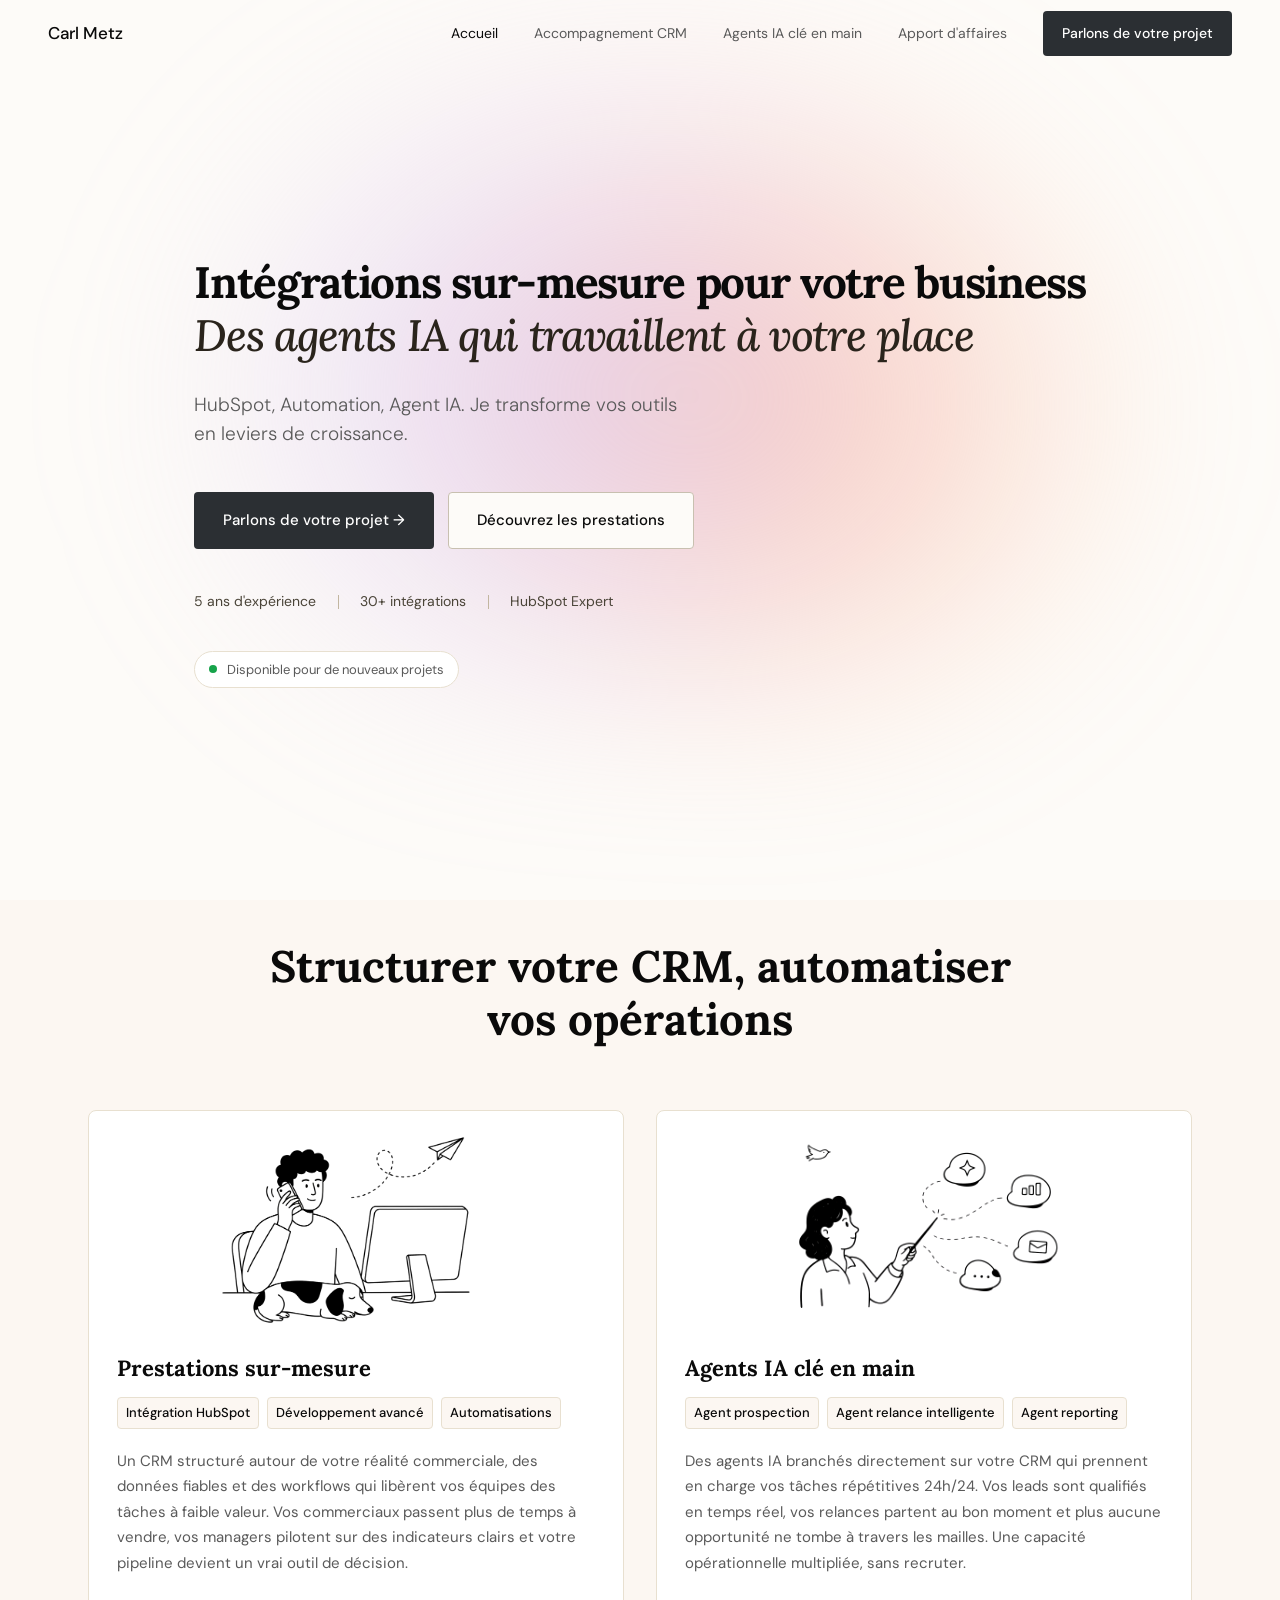
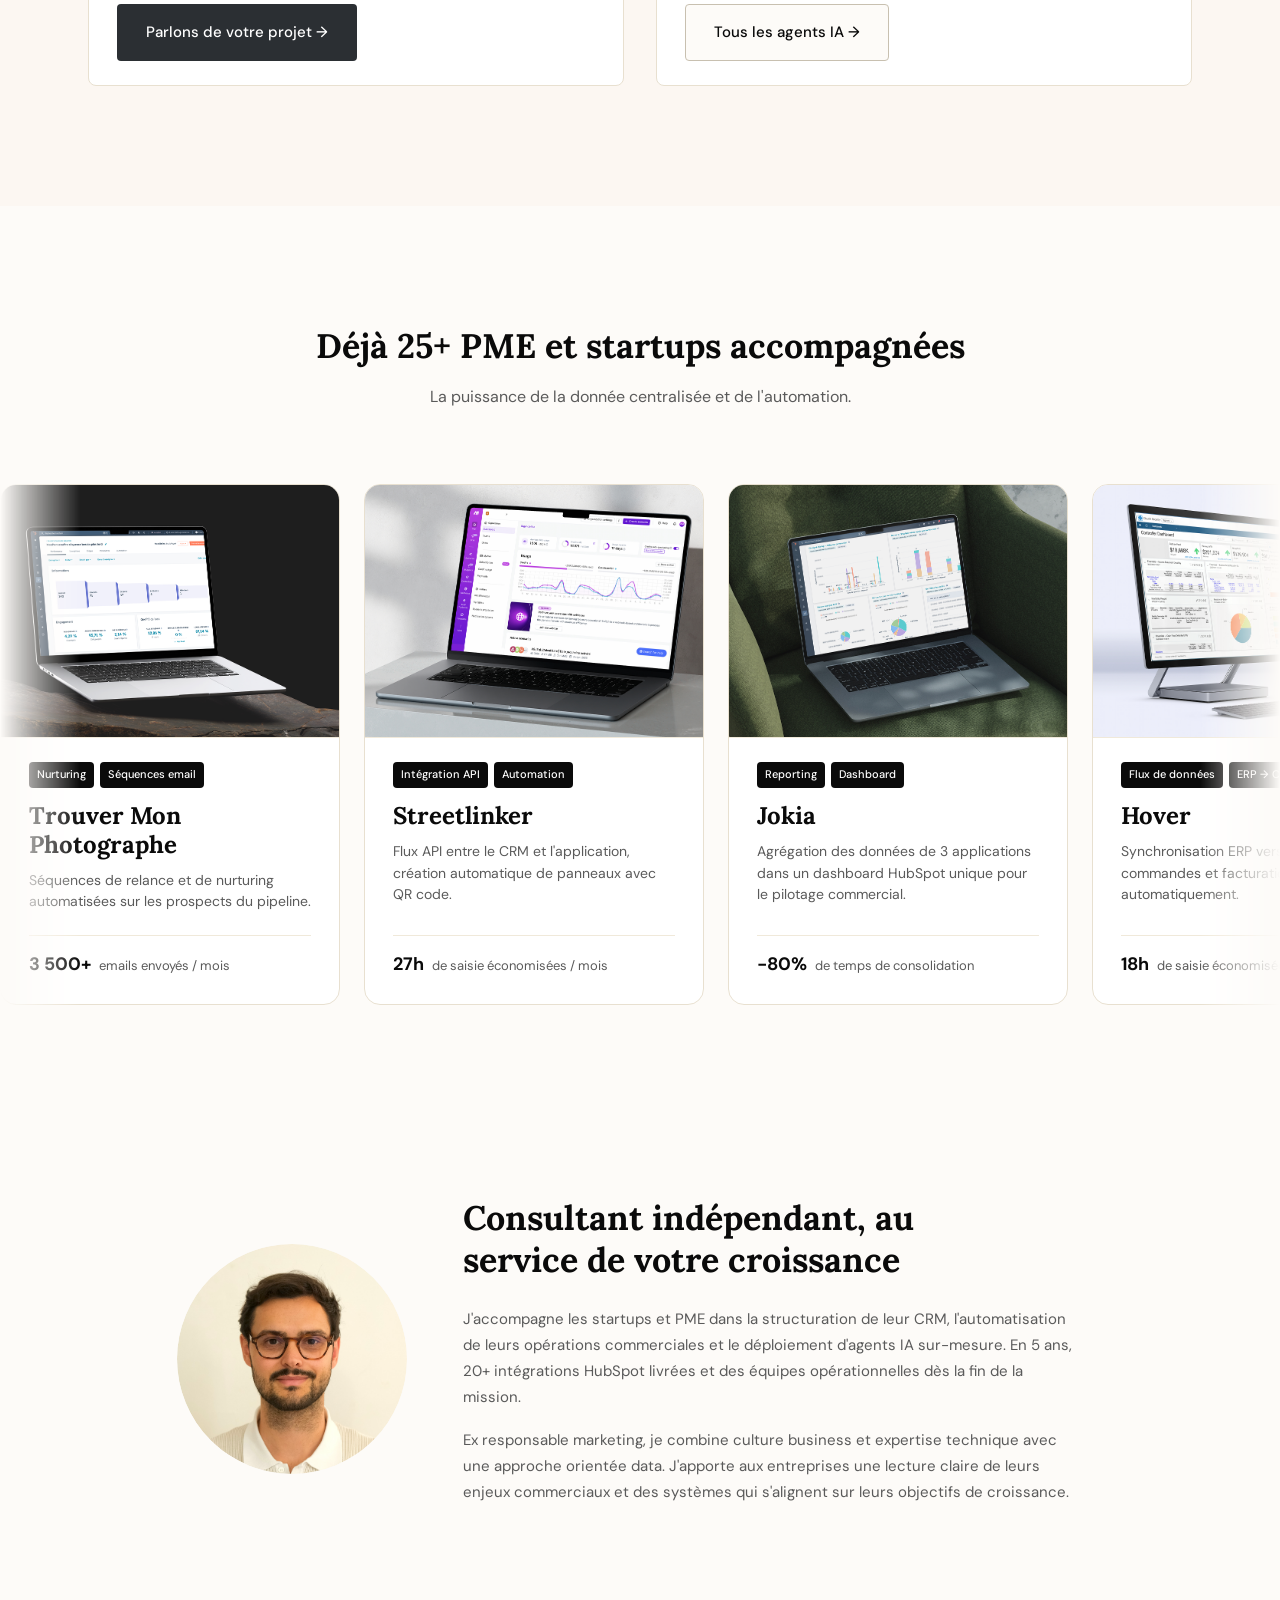
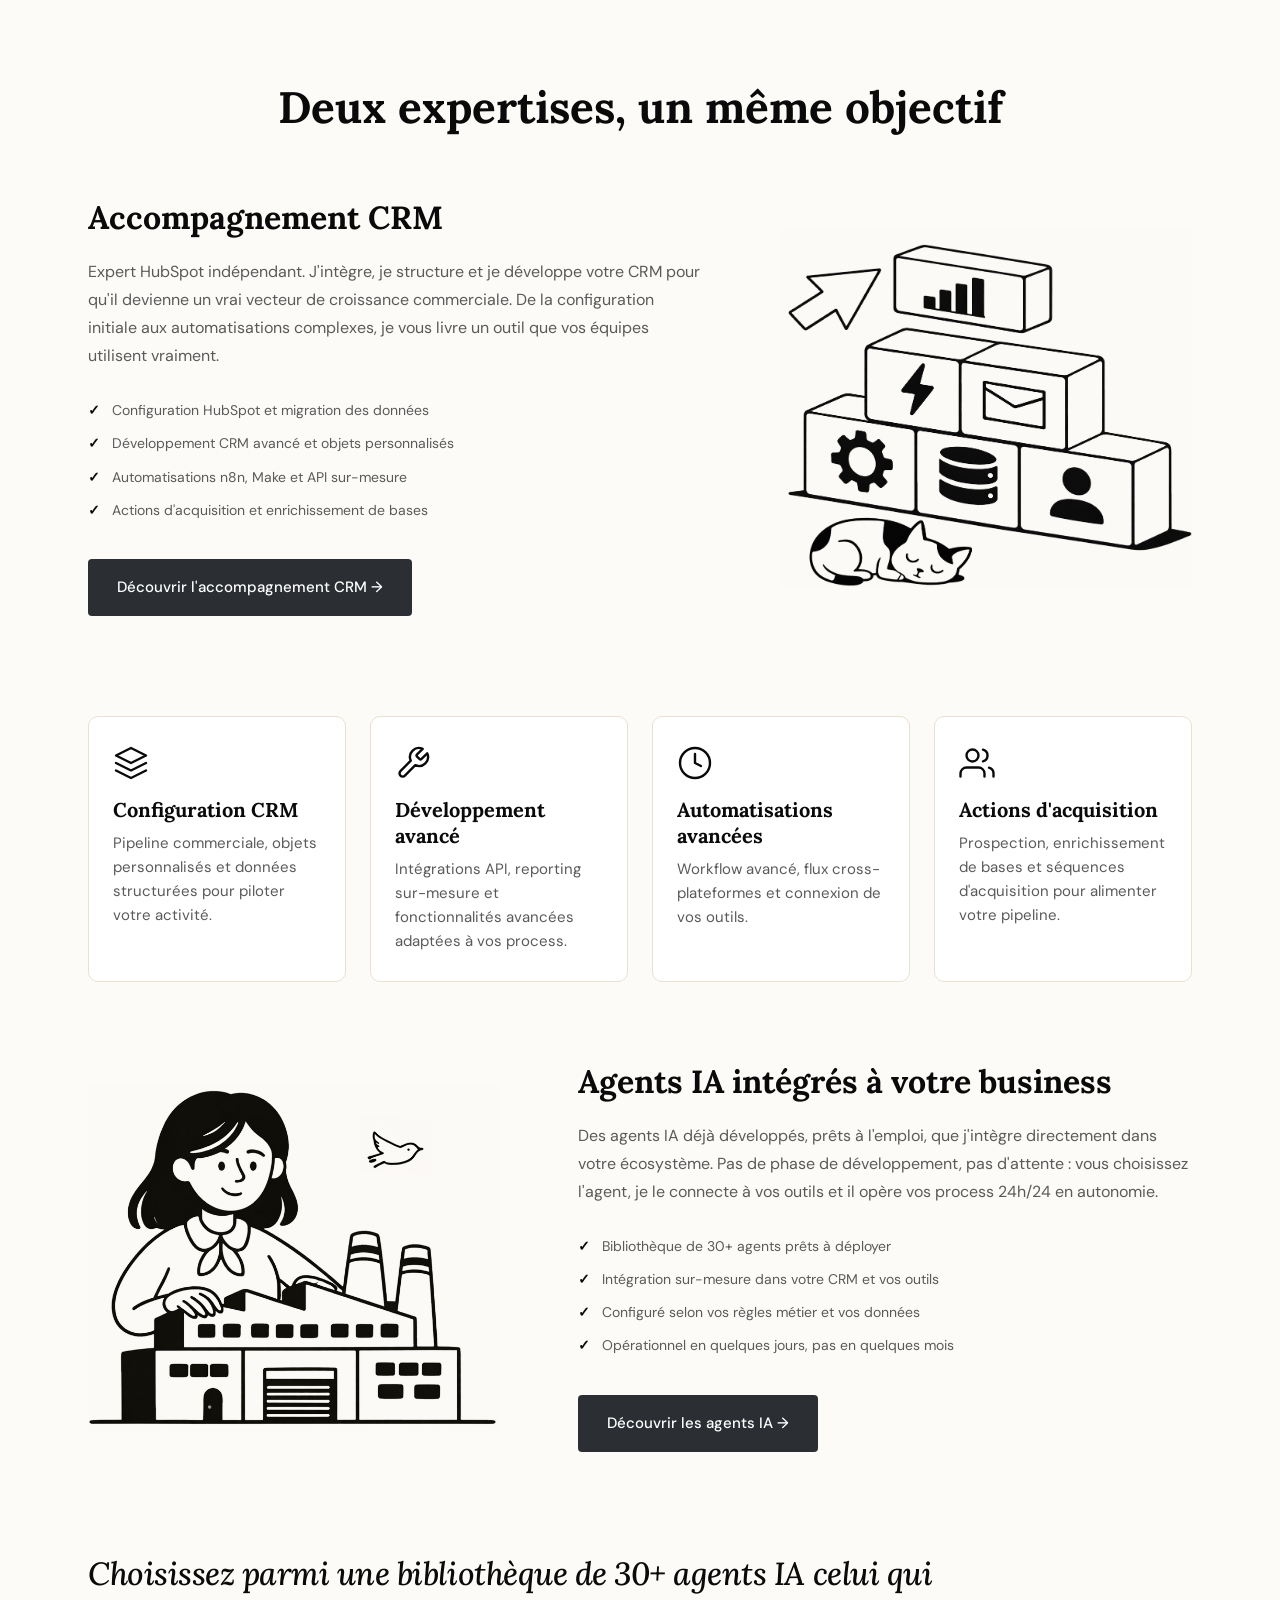
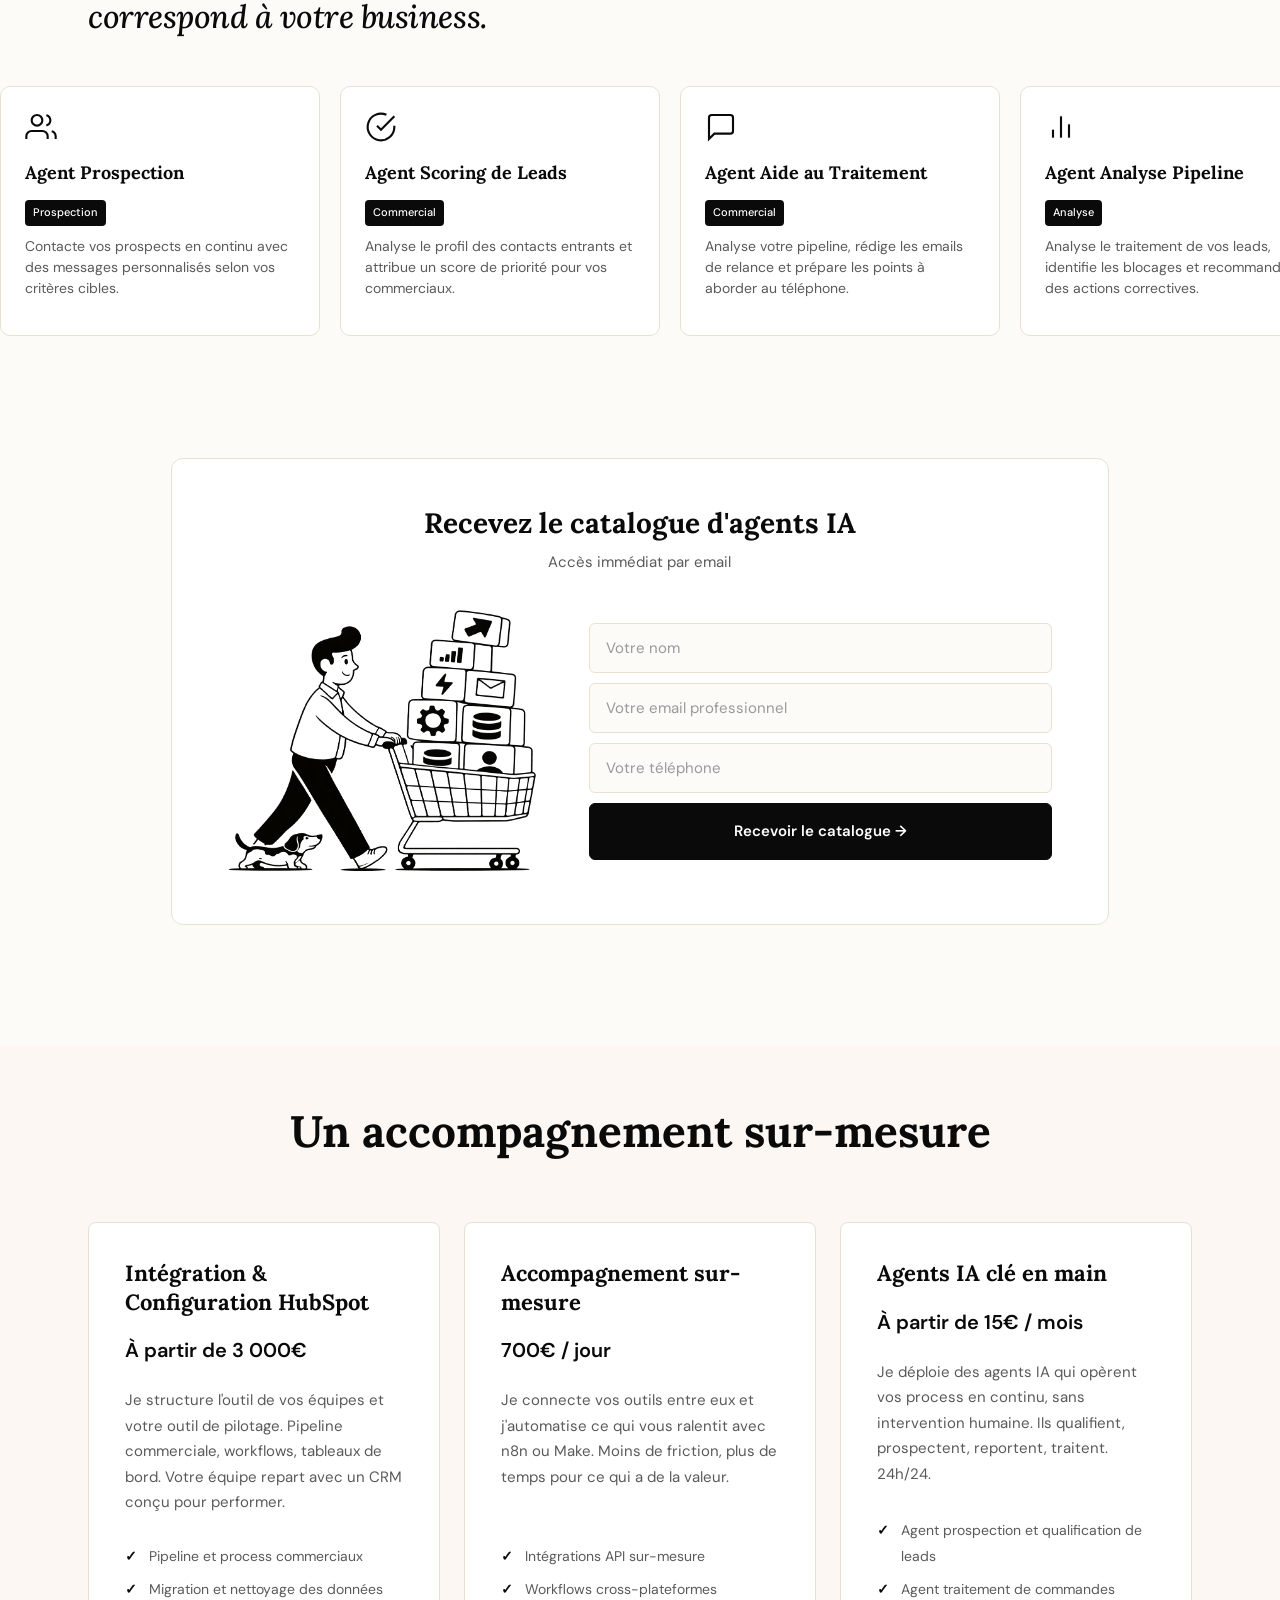
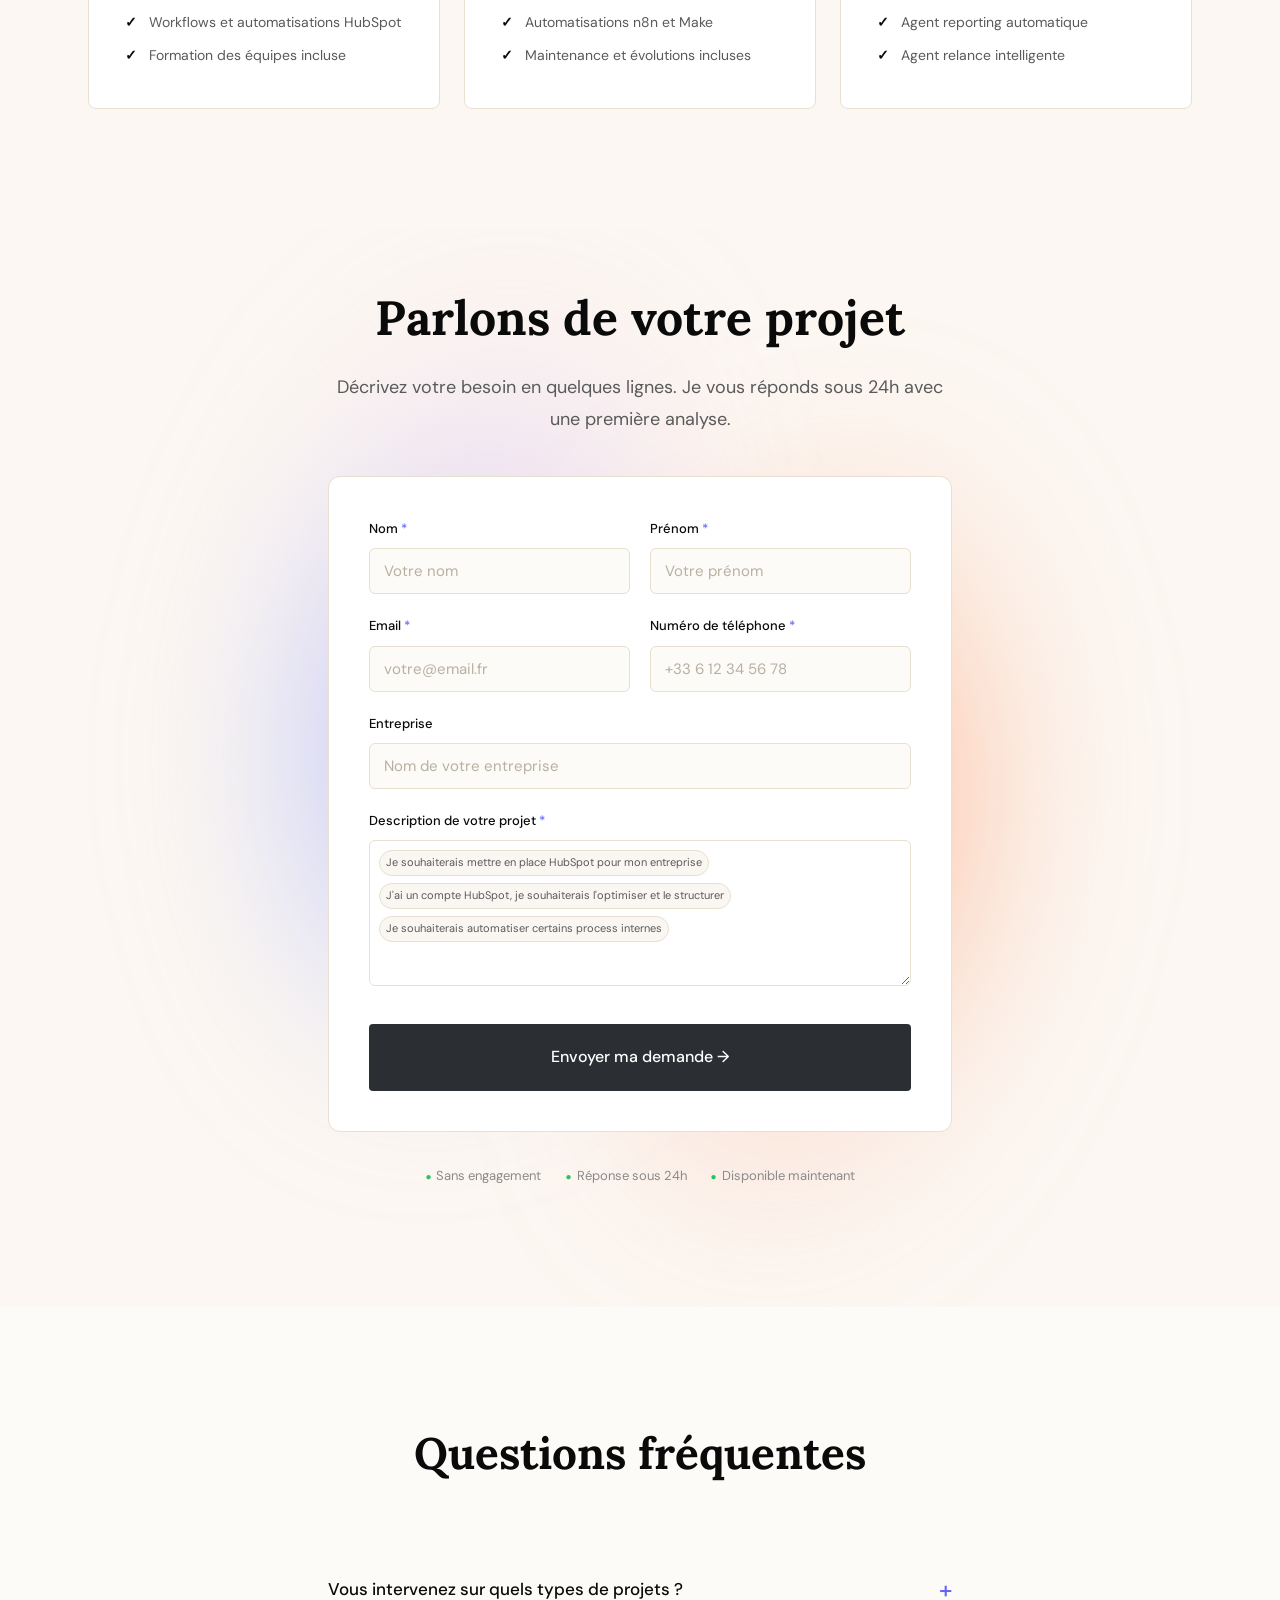
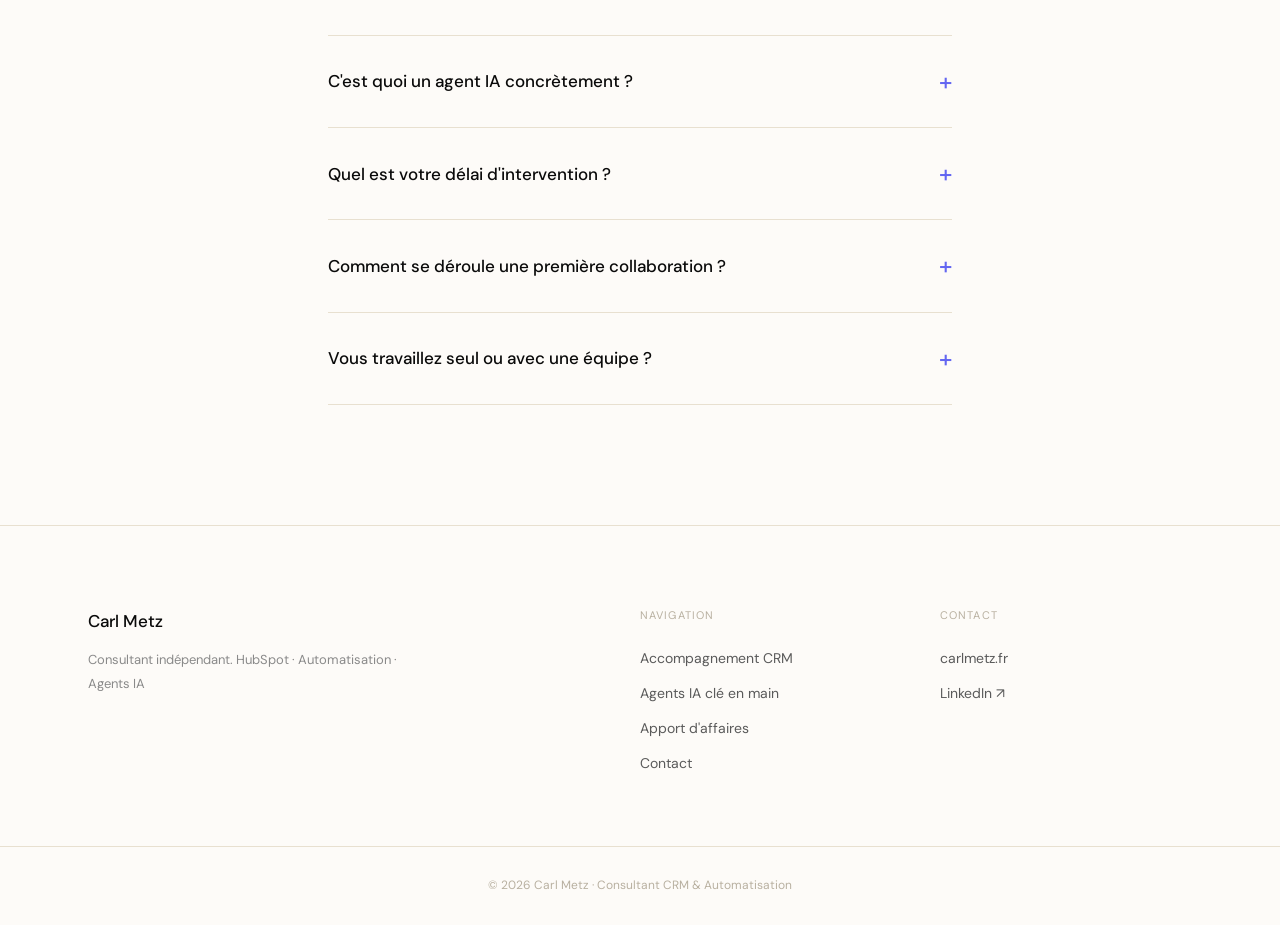
==== commit ccf65237: "Add presentation page, homev2, polish home - Presentation page (/presentation/) with tabs (CRM, Auto" ====
--- a/index.html
+++ b/index.html
@@ -22,7 +22,7 @@
   <meta property="og:url" content="https://carlmetz.fr">
   <link rel="preconnect" href="https://fonts.googleapis.com">
   <link rel="preconnect" href="https://fonts.gstatic.com" crossorigin>
-  <link href="https://fonts.googleapis.com/css2?family=Lora:ital,wght@0,400;0,700;1,400;1,700&family=DM+Sans:wght@300;400;500;600&display=swap" rel="stylesheet">
+  <link href="https://fonts.googleapis.com/css2?family=Lora:ital,wght@0,400;0,500;0,600;0,700;1,400;1,500;1,600&family=DM+Sans:wght@300;400;500;600;700&display=swap" rel="stylesheet">
   <link rel="stylesheet" href="style.css">
 </head>
 <body>
@@ -52,23 +52,21 @@
   </header>
 
   <!-- HERO -->
-  <section class="hero reveal">
-    <div class="container hero-centered">
-      <h1>Intégrations sur-mesure pour votre business<br>Des agents IA qui travaillent à votre place</h1>
-      <p class="lede">HubSpot, Automation, Agent IA. Je transforme vos outils en leviers de croissance.</p>
-      <div class="hero-ctas" style="margin-bottom: 36px;">
+  <section class="hero hero-v2 reveal">
+    <div class="hero-bg" aria-hidden="true"></div>
+    <div class="container hero-v2-inner">
+      <h1 class="hero-v2-title"><span class="hv-line">Intégrations sur-mesure pour votre business</span><br><em>Des agents IA qui travaillent à votre place</em></h1>
+      <p class="hero-v2-lede">HubSpot, Automation, Agent IA. Je transforme vos outils en leviers de croissance.</p>
+      <div class="hero-v2-actions">
         <a href="#contact" class="btn btn-primary">Parlons de votre projet →</a>
         <a href="#solutions" class="btn btn-outline">Découvrez les prestations</a>
       </div>
-      <div class="badges" style="margin-bottom: 28px;">
-        <span>✦ 5 ans d'expérience</span>
-        <span>✦ 30+ intégrations</span>
-        <span>✦ HubSpot Expert</span>
-      </div>
-      <div class="pill" style="margin-top: 14px;">
-        <span class="pulse"></span>
-        Disponible pour de nouveaux projets
-      </div>
+      <div class="hero-v2-meta">
+        <span><strong>5 ans</strong> d'expérience</span>
+        <span><strong>30+</strong> intégrations</span>
+        <span><strong>HubSpot</strong> Expert</span>
+      </div>
+      <div class="pill"><span class="pulse"></span> Disponible pour de nouveaux projets</div>
     </div>
   </section>
 
--- a/style.css
+++ b/style.css
@@ -425,13 +425,15 @@
 /* AGENTS CAROUSEL */
 .agents-intro {
   font-family: 'Lora', serif;
-  font-size: 32px;
-  font-weight: 700;
-  color: #0a0a0a;
-  text-align: center;
-  max-width: 900px;
-  margin: 0 auto 40px;
-  line-height: 1.3;
+  font-style: italic;
+  font-size: clamp(22px, 2.6vw, 32px);
+  font-weight: 500;
+  color: #0a0a0a;
+  text-align: left;
+  max-width: 880px;
+  margin: 0 0 40px;
+  line-height: 1.35;
+  letter-spacing: -0.015em;
 }
 .agents-carousel {
   overflow: hidden;
@@ -503,7 +505,7 @@
 /* CATALOGUE BLOCK */
 .catalogue-block {
   max-width: 85%;
-  margin: 64px auto 0;
+  margin: 114px auto 0;
   background: #ffffff;
   border: 1px solid #E8E0D0;
   border-radius: 12px;
@@ -1129,11 +1131,14 @@
    ABOUT
    ============================================ */
 .about-grid {
-  display: grid;
-  grid-template-columns: 25% 75%;
+  display: flex;
+  flex-wrap: wrap;
   gap: 56px;
   align-items: center;
-}
+  justify-content: center;
+}
+.about-grid .about-photo { flex: 0 0 auto; }
+.about-grid .about-text { flex: 0 1 640px; min-width: 0; }
 .about-photo .photo-frame {
   max-width: 230px;
   aspect-ratio: 1 / 1;
@@ -1152,7 +1157,9 @@
   font-size: 15px;
   line-height: 1.75;
   margin-bottom: 16px;
-}
+  max-width: 62ch;
+}
+.about-text h2 { max-width: 22ch; }
 .tools {
   margin-top: 36px;
   display: flex;
@@ -1941,6 +1948,14 @@
 }
 
 /* ============================================
+   RESPONSIVE — NAV switch (≤920px)
+   ============================================ */
+@media (max-width: 920px) {
+  .nav-desktop { display: none; }
+  .nav-toggle { display: flex; }
+}
+
+/* ============================================
    RESPONSIVE — MOBILE (≤768px)
    ============================================ */
 @media (max-width: 768px) {
@@ -1948,9 +1963,6 @@
   .header-inner { padding: 0 20px; }
   .nav-mobile { padding: 24px 20px 32px; }
   .section { padding: 64px 0; }
-
-  .nav-desktop { display: none; }
-  .nav-toggle { display: flex; }
 
   /* Hero */
   .hero { padding: 120px 0 60px; min-height: auto; }
@@ -2002,10 +2014,12 @@
 
   /* About */
   .about-grid {
-    grid-template-columns: 1fr;
+    flex-direction: column;
     gap: 32px;
     text-align: center;
   }
+  .about-grid .about-text { flex: 0 1 auto; }
+  .about-text p, .about-text h2 { margin-left: auto; margin-right: auto; }
   .about-photo { order: -1; }
   .about-photo .photo-frame { max-width: 150px; }
 
@@ -2130,3 +2144,71 @@
 
   .commission-num { font-size: 52px; }
 }
+
+/* ============================================================
+   HOME — HERO V2 (page d'accueil uniquement)
+   Repris de la refonte v2 : éditorial, aligné à gauche,
+   2e ligne en italique. Tient sur 1 VH, sans la ligne.
+   ============================================================ */
+.hero-v2 {
+  min-height: 100vh;
+  display: flex;
+  align-items: center;
+  padding: 100px 0 56px;
+  overflow: hidden;
+  position: relative;
+}
+.hero-v2::before { display: none; }
+.hero-v2 .hero-bg {
+  position: absolute; inset: 0; z-index: 0; pointer-events: none;
+  background:
+    radial-gradient(48% 66% at 40% 44%, rgba(205,190,245,.34) 0%, transparent 62%),
+    radial-gradient(52% 68% at 52% 42%, rgba(232,180,212,.44) 0%, transparent 62%),
+    radial-gradient(50% 66% at 62% 46%, rgba(255,178,132,.48) 0%, transparent 60%);
+  filter: blur(76px);
+}
+.hero-v2-inner { position: relative; z-index: 1; max-width: 1080px; text-align: left; }
+.hero-v2-title {
+  font-family: 'Lora', serif;
+  font-weight: 600;
+  font-size: clamp(30px, 3.2vw, 42px);
+  line-height: 1.1;
+  letter-spacing: -0.03em;
+  color: #0a0a0a;
+  margin-bottom: 30px;
+}
+.hero-v2-title .hv-line { display: inline-block; white-space: nowrap; }
+@media (max-width: 760px) {
+  .hero-v2-title .hv-line { white-space: normal; }
+}
+.hero-v2-title em { font-style: italic; font-weight: 500; color: #2a241c; }
+.hero-v2-lede {
+  font-family: 'DM Sans', sans-serif;
+  font-weight: 300;
+  font-size: clamp(16px, 1.7vw, 19px);
+  line-height: 1.55;
+  color: #5a5a5a;
+  max-width: 38ch;
+  margin-bottom: 44px;
+}
+.hero-v2-actions { display: flex; gap: 14px; flex-wrap: wrap; margin-bottom: 40px; }
+.hero-v2-meta {
+  display: flex; align-items: center; flex-wrap: wrap; gap: 0;
+  font-size: 14px; color: #4a4438; margin-bottom: 32px;
+}
+.hero-v2-meta span { padding: 0 22px; position: relative; }
+.hero-v2-meta span:first-child { padding-left: 0; }
+.hero-v2-meta span + span::before {
+  content: ""; position: absolute; left: 0; top: 50%; transform: translateY(-50%);
+  width: 1px; height: 14px; background: #c2b6a0;
+}
+.hero-v2-meta strong { color: inherit; font-weight: inherit; }
+.hero-v2 .pill { margin-top: 4px; }
+
+@media (max-width: 768px) {
+  .hero-v2 { min-height: 100vh; padding: 110px 0 48px; }
+  .hero-v2-title { font-size: clamp(28px, 8vw, 38px); }
+  .hero-v2-meta { gap: 10px; }
+  .hero-v2-meta span, .hero-v2-meta span + span { padding: 0; }
+  .hero-v2-meta span + span::before { display: none; }
+}
